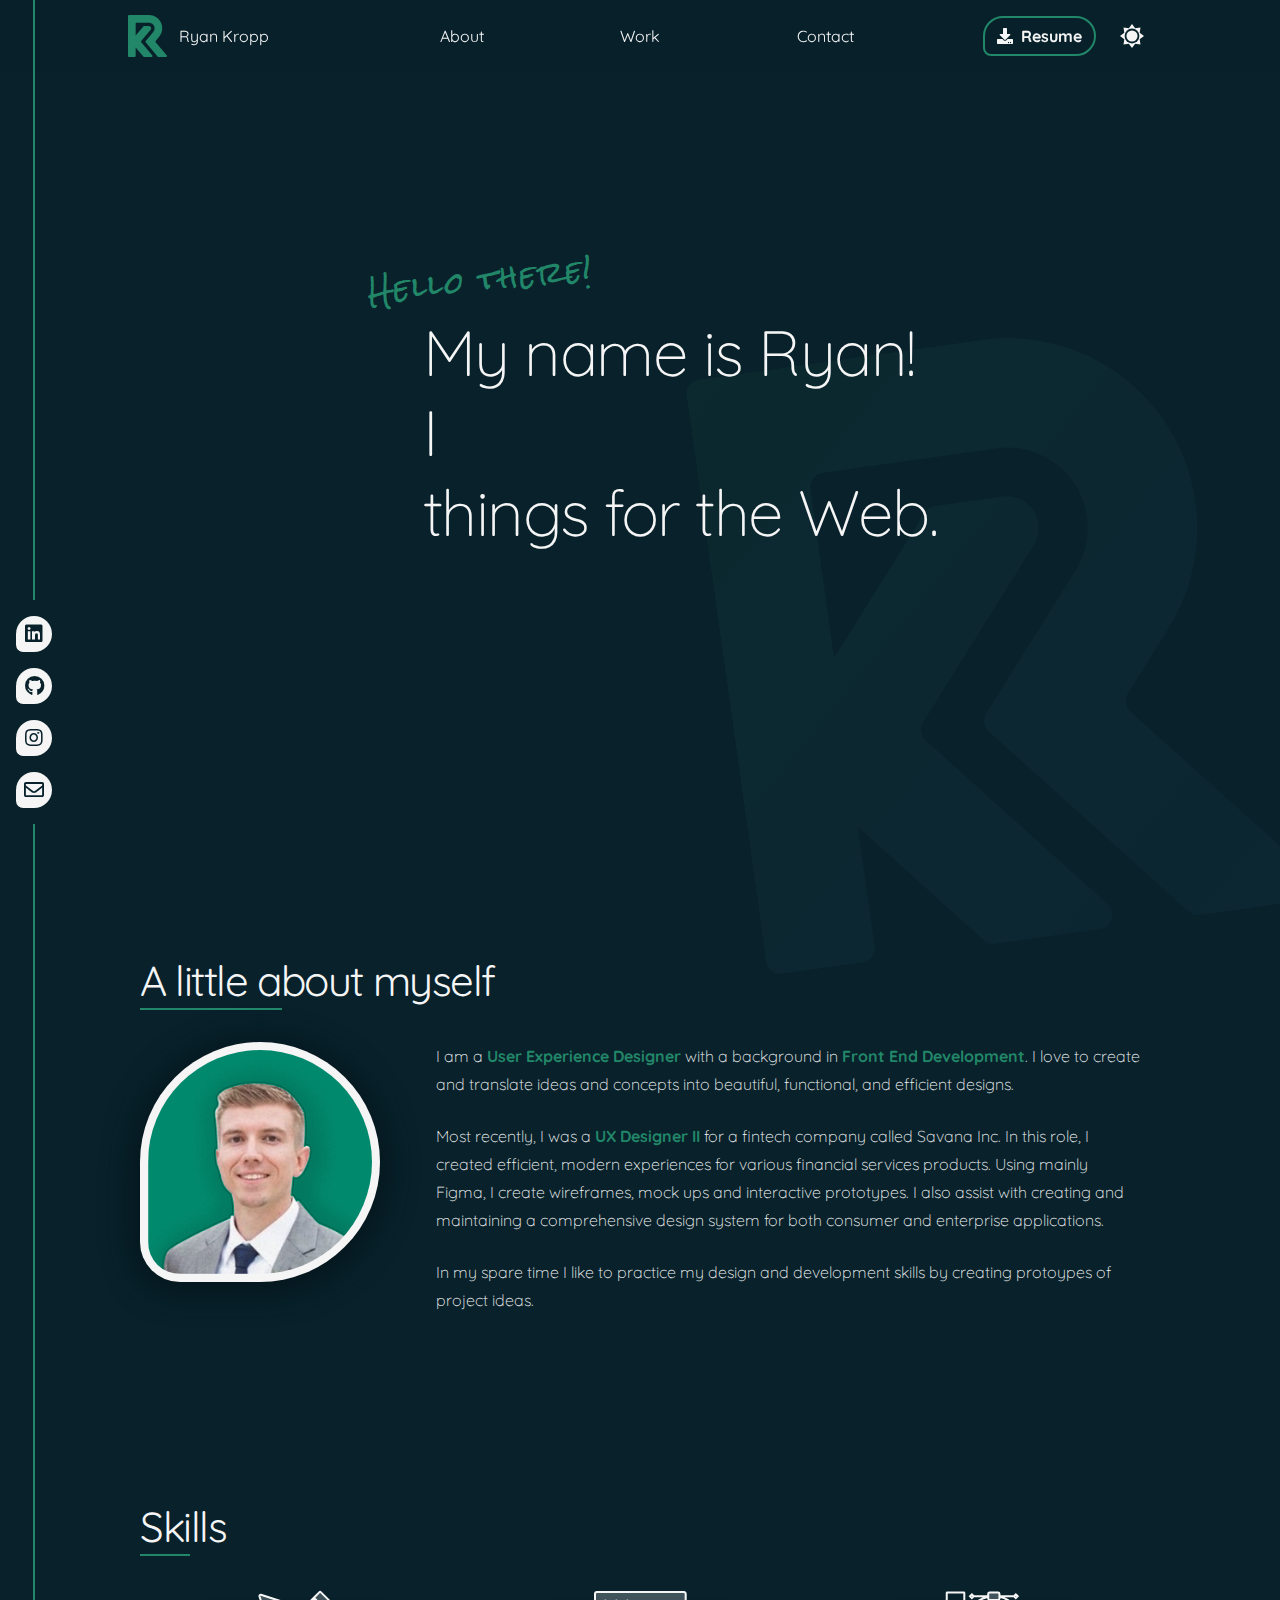
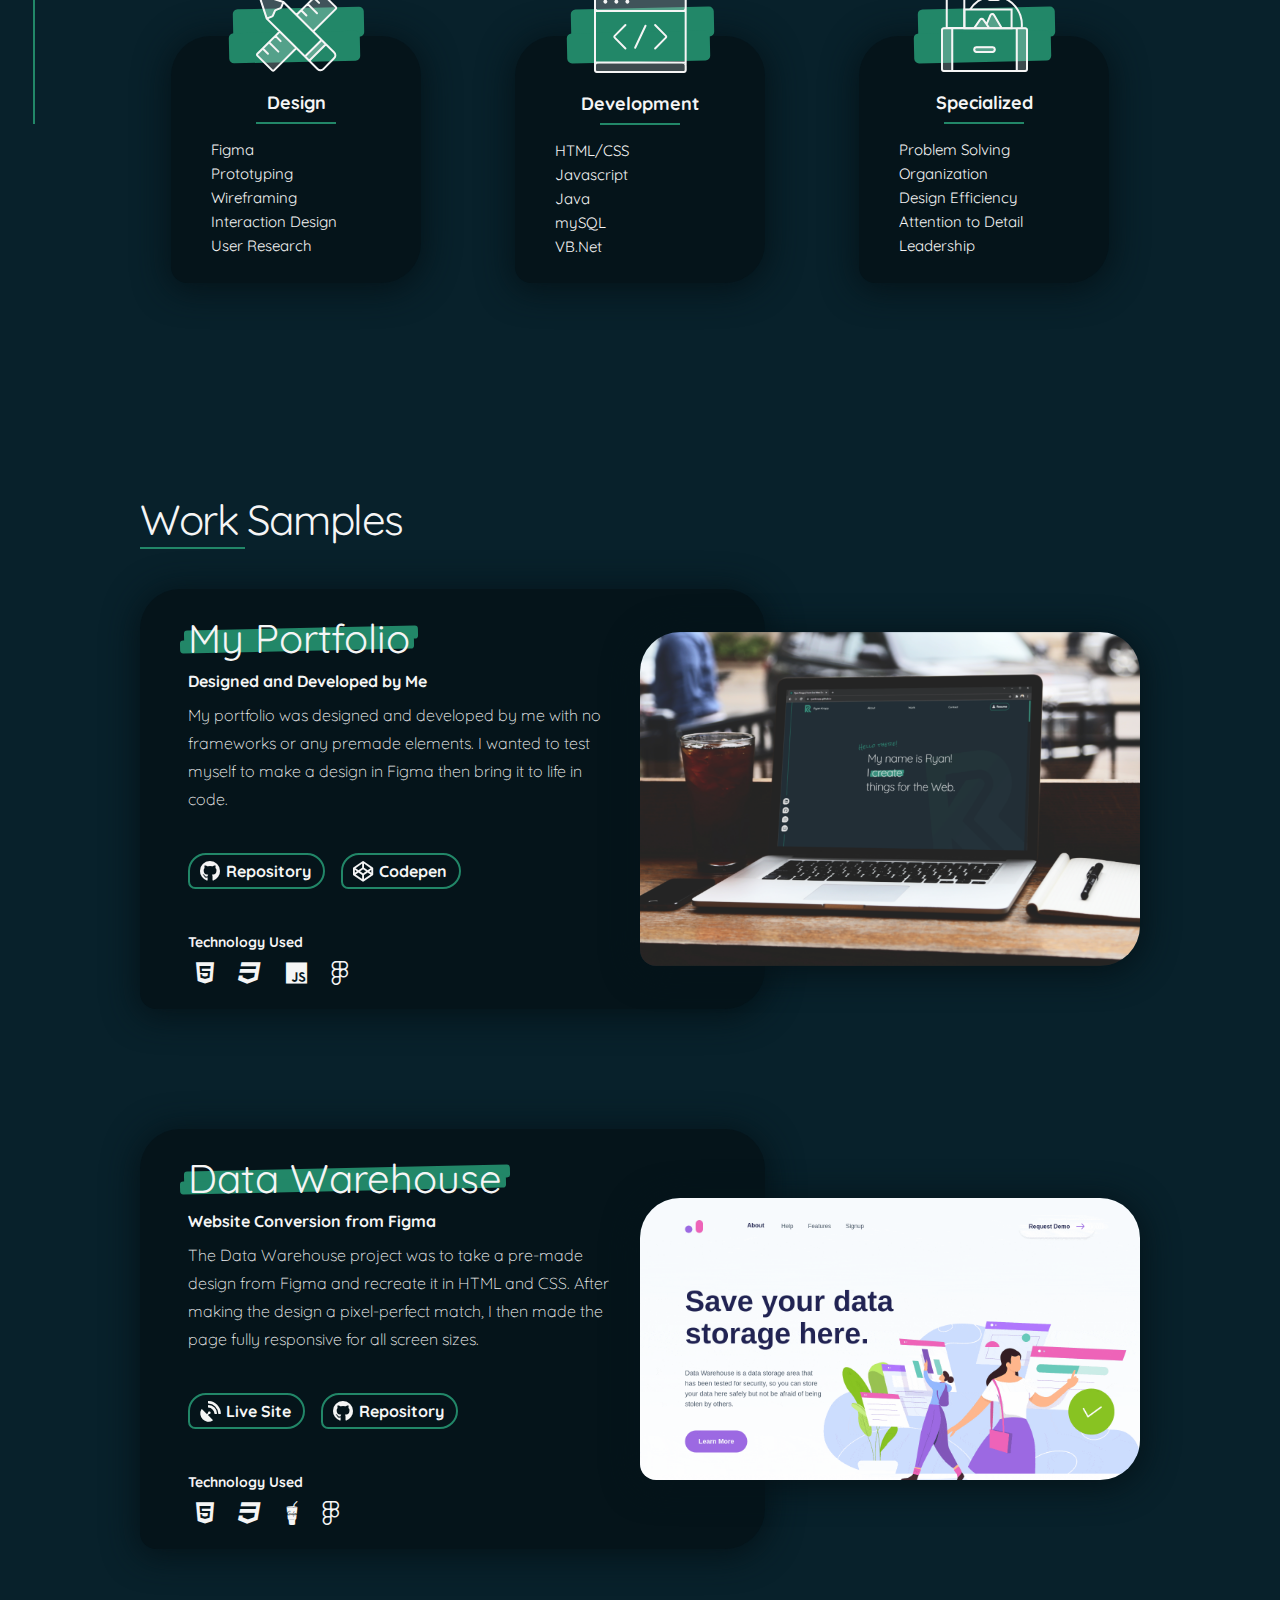
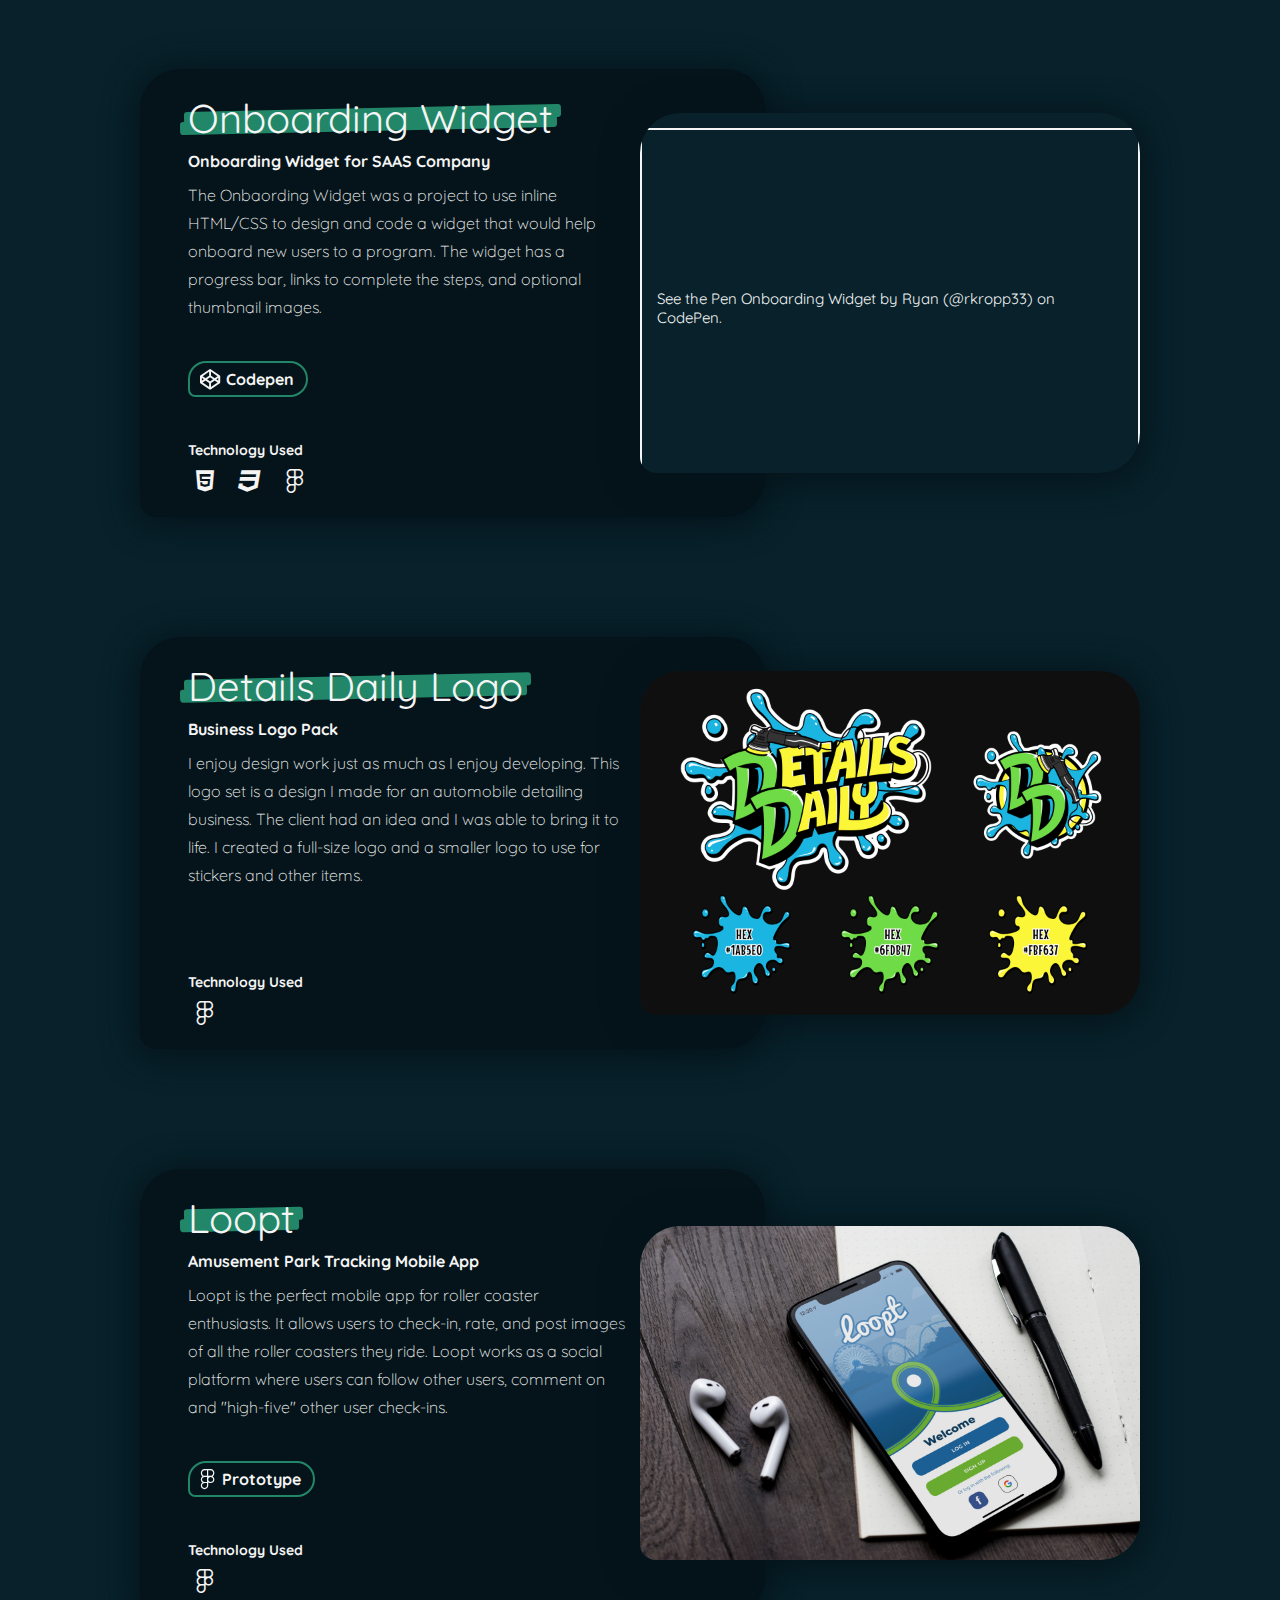
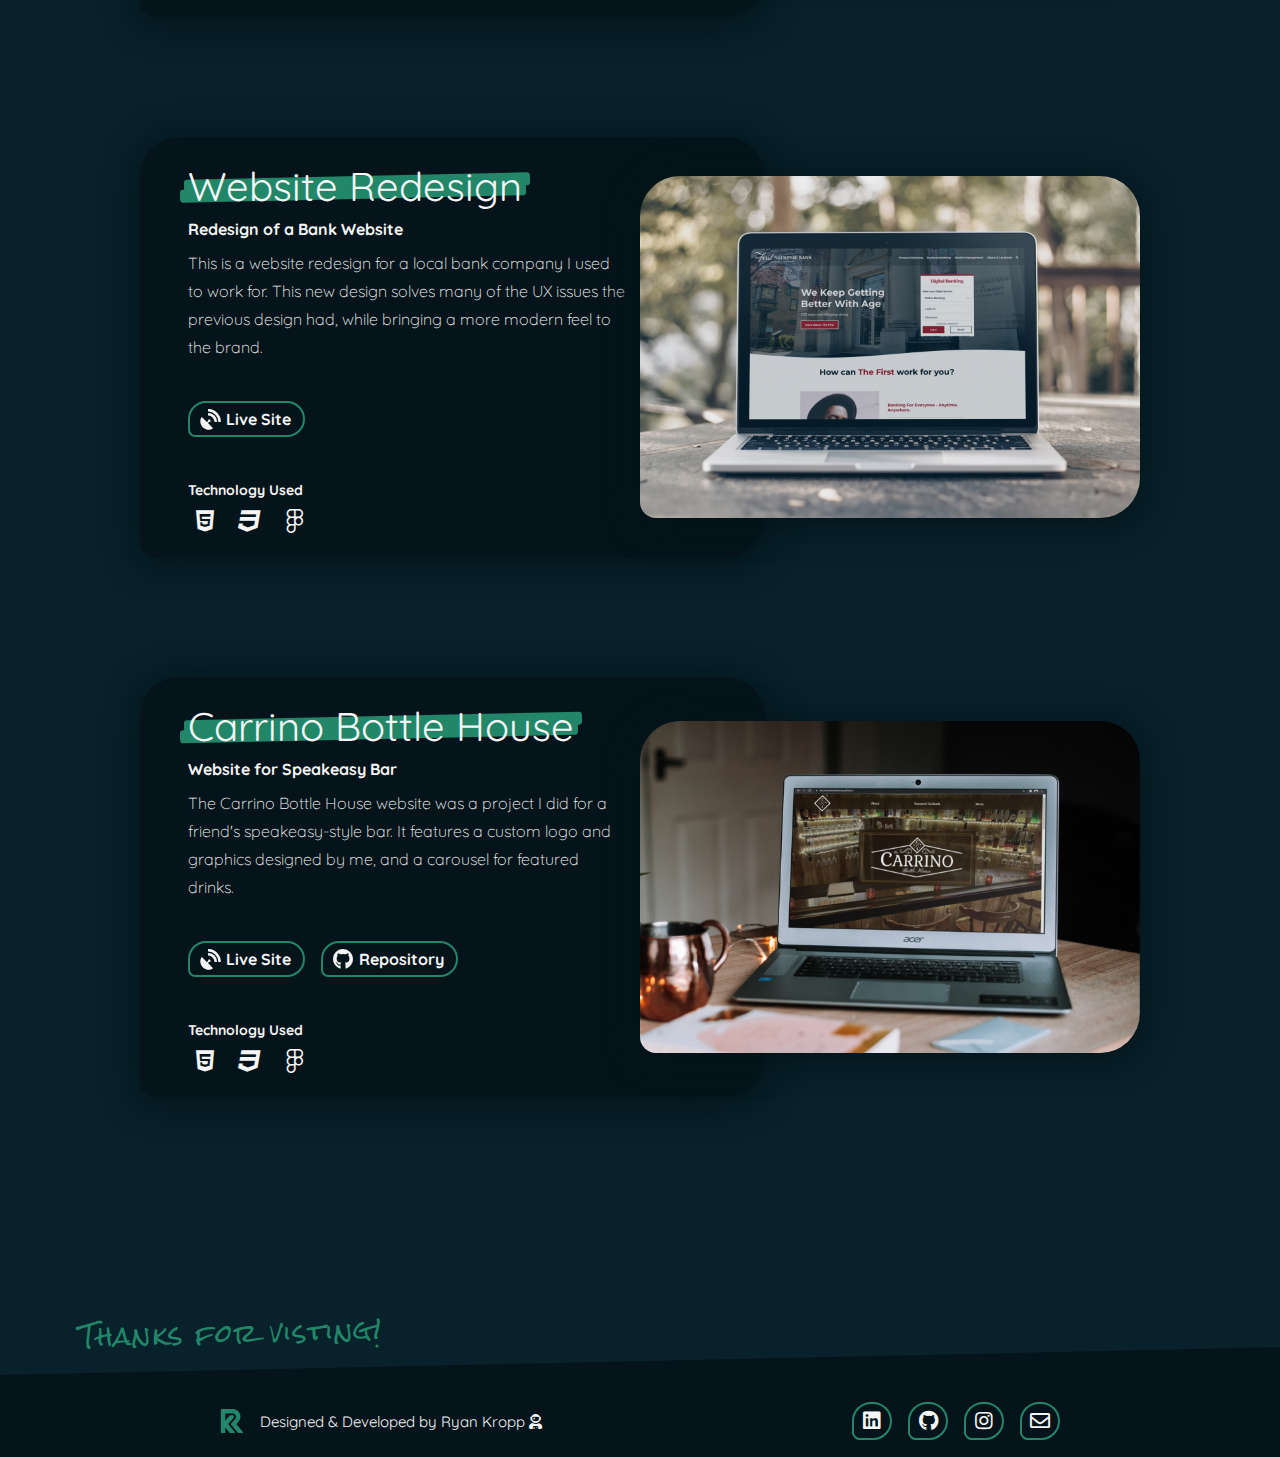
==== index.html @ 178662c4 "Update index.html" ====
<!DOCTYPE html>
<html lang="en">

<head>
    <meta charset="UTF-8" />
    <meta http-equiv="X-UA-Compatible" content="IE=edge" />
    <meta name="viewport" content="width=device-width, initial-scale=1.0" />
    <title>Ryan Kropp | UX Designer and Front-End Developer</title>
    <meta property="og:title" content="Ryan Kropp | UX Designer and Front-End Developer" />
    <meta property="og:image" content="https://ryankropp.github.io/images/rk-portfolio-laptop-mockup.png" />
    <link rel="apple-touch-icon" sizes="180x180" href="/apple-touch-icon.png">
    <link rel="icon" type="image/png" sizes="32x32" href="/favicon-32x32.png">
    <link rel="icon" type="image/png" sizes="16x16" href="/favicon-16x16.png">
    <link rel="manifest" href="/site.webmanifest">
    <link rel="mask-icon" href="/safari-pinned-tab.svg" color="#5bbad5">
    <meta name="msapplication-TileColor" content="#228768">
    <meta name="theme-color" content="var(--color-primary)">
    <!-- Fonts -->
    <link rel="preconnect" href="https://fonts.googleapis.com">
    <link rel="preconnect" href="https://fonts.gstatic.com" crossorigin>
    <link href="https://fonts.googleapis.com/css2?family=Quicksand:wght@300;400;500;600;700&family=Rock+Salt&display=swap" rel="stylesheet"> 
    <link href="https://use.fontawesome.com/releases/v5.15.0/css/all.css" rel="stylesheet">
    <!-- Stylesheet -->
    <link rel="stylesheet" href="./styles/style.css" />
</head>

<body class="theme--dark">
    <aside class="sidebar">
        <div class="accentline"></div>
        <div class="sidebar__menu">
            <a class="sidebar__menu-item" href="https://www.linkedin.com/in/rkropp/">
                <i class="fab fa-linkedin"></i>&ensp;LinkedIn&nbsp;
            </a>
            <a class="sidebar__menu-item" href="https://github.com/RyanKropp">
                <i class="fab fa-github"></i>&ensp;GitHub&nbsp;
            </a>
            <a class="sidebar__menu-item" href="https://instagram.com/rk.des.dev">
                <i class="fab fa-instagram"></i>&ensp;Instagram&nbsp;
            </a>
            <a class="sidebar__menu-item" href="mailto:rkropp33@gmail.com">
                <i class="far fa-envelope"></i>&ensp;E-Mail&nbsp;
            </a>
        </div>
        <div class="accentline"></div>
    </aside>
    
    <section class="hero" id="top">
        <div role="navigation" class="nav">
            <nav>
                <div class="navcontainer">
                    <a href="https://ryankropp.github.io/" class="logocontainer">
                        <div class="logo__img">
                                <svg viewBox="0 0 556 600" xmlns="http://www.w3.org/2000/svg">
                                    <path d="M350.895 128.289C384.866 156.795 389.297 207.444 360.792 241.416L252.732 370.203C248.17 375.639 248.17 383.566 252.732 389.002L425.378 594.762C428.156 598.072 432.256 599.984 436.577 599.985L541.347 600C553.769 600.002 560.535 585.493 552.551 575.978L395.666 389.002C391.104 383.566 391.104 375.639 395.666 370.203L444.669 311.8C512.045 231.502 501.572 111.787 421.277 44.4084C385.691 14.5477 342.365 -0.0222323 299.282 2.54625e-05L14.6222 0.00423644C6.54654 0.00435591 -1.76575e-06 6.55124 0 14.6272L0.000124774 585.302C0.00012654 593.377 6.54553 599.924 14.6205 599.925L94.8691 599.937C102.946 599.938 109.494 593.391 109.494 585.314L109.494 464.778L218.532 594.73C221.311 598.042 225.413 599.954 229.736 599.953L334.475 599.93C346.894 599.927 353.656 585.422 345.673 575.908L188.908 389.075C184.349 383.642 184.346 375.721 188.901 370.284L323.667 209.432C325.205 207.518 330.548 200.123 330.548 189.801C330.548 172.051 315.888 158.006 299.221 158.006H230.639C226.317 158.006 222.216 159.919 219.438 163.23L109.494 294.263L109.494 124.124C109.494 116.048 116.04 109.501 124.116 109.501L299.282 109.501C301.906 109.499 304.531 109.626 307.149 109.881C322.718 111.4 338.007 117.474 350.895 128.289Z"/>
                                </svg>
                        </div>
                        <div class="logo__text">
Ryan Kropp
                        </div>
                    </a>
                    <div class="navigation">
                        <ul class="navlist">
                            <li>
                                <a class="navlist__item" aria-label="Link to About"
                                    href="#about">About</a>
                            </li>
                            <li>
                                <a class="navlist__item" aria-label="Link to Work" href="#work">Work</a>
                            </li>
                            <li>
                                <a class="navlist__item" aria-label="Send Me and Email"
                                    href="mailto:rkropp33@gmail.com">Contact</a>
                            </li>
                            <li>
                                <a class="resume--btn" target="_blank" aria-label="Link to resume" href="/files/Ryan_Kropp_Resume_2024.pdf"><i class="fas fa-download"></i>&ensp;Resume</a>
                            </li>
                        </ul>
                    </div>
<div class="theme__toggle">
                    <button id="theme_toggle__btn" aria-label="Change to Dark Theme"></button>
                          <svg width="26" height="26" viewBox="0 0 26 26" xmlns="http://www.w3.org/2000/svg">
    <path class="svg__sun__rays" d="M13 0L9.55285 4.67785L3.80761 3.80761L4.67785 9.55285L0 13L4.67785 16.4471L3.80761 22.1924L9.55285 21.3221L13 26L16.4471 21.3221L22.1924 22.1924L21.3221 16.4471L26 13L21.3221 9.55285L22.1924 3.80761L16.4471 4.67785L13 0Z"/>
    <circle class="svg__moon" cx="13" cy="13" r="8"/>
    <circle class="svg__sun" cx="13" cy="13" r="6"/>
    </svg>
                  </div>
                    <div class="mobile">
                        <div id="mobile_menuToggle">
                            <input type="checkbox" />
                            <span></span>
                            <span></span>
                            <span></span>
                            <div class="mobile__menu">
                                <ul>
                                    <h2 class="mobile__menu__title marker">Menu</h2>
                                    <li>
                                        <a class="navlist__item" aria-label="Link to designs"
                                    href="#about">About</a>
                                    </li>
                                    <li>
                                        <a class="navlist__item" aria-label="Link to Work" href="#work">Work</a>
                                    </li>
                                    <li>
                                        <a class="navlist__item" aria-label="Send Me and Email"
                                    href="mailto:rkropp33@gmail.com">Contact</a>
                                    </li>
                                    <li>
                                        <a class="resume--btn" target="_blank" aria-label="Link to resume" href="/files/Ryan_Kropp_Resume_2024.pdf"><i class="fas fa-download"></i>&ensp;Resume</a>
                                    </li>
                                </ul>
                            </div>
                        </div>
                    </div>
                </div>
            </nav>
        </div>
        <div role="heading" class="hero__container">
            <h1 class="t-h1">
                My name is Ryan!<br />
                I
                <div class="animated__text__block">
                    <div class="text__animated" id="slide-up-out">
                    </div>
                </div>
                <br />
                things for the Web.
            </h1>
        </div>
    </section>

    <section class="section section--about" id="about">
        <h2 class="t-h3">A little about myself</h2>
        <div class="about__container">
            <img src="https://ryankropp.github.io/images/its-me.png" alt="Picture of Me!">
            <div class="about__copy">
                <p class="t-p about__copy">I am a <strong>User Experience Designer</strong> with a background in <strong>Front End Development</strong>. I love to create and translate ideas and concepts into beautiful, functional,
                    and efficient designs.</p>
                <p class="t-p about__copy">Most recently, I was a <strong>UX Designer II</strong> for a fintech company called Savana Inc. In this role, I created efficient, modern experiences for various financial services products. Using mainly Figma, I create wireframes, mock ups and interactive prototypes. I also assist with creating and maintaining a comprehensive design system for both consumer and enterprise applications.</p>
                <p class="t-p about__copy">In my spare time I like to practice my design and development skills by creating
                    protoypes of project ideas.</p>
            </div>
        </div>
    </section>
    <section class="section section--skills" id="skills">
        <h2 class="t-h3">Skills</h2>
        <div class="skills__container">
            <div class="skills__card">
                <div class="skills__card__icon marker">
                    <svg width="83" height="83" viewBox="0 0 83 83" fill="none" xmlns="http://www.w3.org/2000/svg">
                        <path fill-rule="evenodd" clip-rule="evenodd" d="M70.8542 54.2227L66.5972 49.9938L70.8733 54.2036L70.8542 54.2227Z" fill="#F5F5F5" fill-opacity="0.3"></path>
                        <path d="M80.8751 17.1297L66.0127 2.36512C65.5227 1.87829 64.7282 1.87829 64.2381 2.36512L58.8781 7.68993L52.6307 13.8962L46.1881 20.2964L41.4456 25.0077L58.0826 41.5352L80.8751 18.8927C81.3652 18.4058 81.3652 17.6166 80.8751 17.1297Z" fill="#F5F5F5" fill-opacity="0.24"></path>
                        <path d="M2.36753 65.5916L17.2299 80.3562C17.72 80.843 18.5145 80.843 19.0045 80.3562L41.4456 58.0628L24.8086 41.5352L20.4176 45.8974L13.975 52.2976L7.72761 58.5039L2.36753 63.8287C1.87749 64.3155 1.87749 65.1048 2.36753 65.5916Z" fill="#F5F5F5" fill-opacity="0.24"></path>
                        <path d="M4.43661 6.23908L11.7772 28.5895L17.2051 26.4054C17.5199 26.2787 17.7696 26.0307 17.8971 25.718L19.8962 20.815C20.0237 20.5023 20.2734 20.2542 20.5882 20.1276L25.5236 18.1416C25.8384 18.0149 26.0881 17.7669 26.2156 17.4542L28.4142 12.062L5.91574 4.76968C5.03541 4.59241 4.25816 5.36454 4.43661 6.23908Z" fill="#F5F5F5" fill-opacity="0.24"></path>
                        <path d="M49.9602 66.5213L54.2363 70.7693L70.8542 54.2227L66.5972 49.9938L49.9602 66.5213Z" fill="#F5F5F5" fill-opacity="0.3"></path>
                        <path d="M54.2363 70.7693L49.9602 66.5213M54.2363 70.7693L62.5211 78.9743M54.2363 70.7693L70.8542 54.2227M11.7772 28.5895L4.43661 6.23908C4.25816 5.36454 5.03541 4.59241 5.91574 4.76968L28.4142 12.062M11.7772 28.5895L17.2051 26.4054C17.5199 26.2787 17.7696 26.0307 17.8971 25.718L19.8962 20.815C20.0237 20.5023 20.2734 20.2542 20.5882 20.1276L25.5236 18.1416C25.8384 18.0149 26.0881 17.7669 26.2156 17.4542L28.4142 12.062M11.7772 28.5895L24.8086 41.5352M28.4142 12.062L41.4456 25.0077M70.8733 54.2418L70.8542 54.2227M52.6307 13.8962L62.0225 23.2263M52.6307 13.8962L46.1881 20.2964M52.6307 13.8962L58.8781 7.68993M13.975 52.2976L23.3669 61.6276M13.975 52.2976L20.4176 45.8974M13.975 52.2976L7.72761 58.5039M20.4176 45.8974L25.6502 51.0955M20.4176 45.8974L24.8086 41.5352M46.1881 20.2964L51.4207 25.4946M46.1881 20.2964L41.4456 25.0077M58.8781 7.68993L64.2381 2.36512C64.7282 1.87829 65.5227 1.87829 66.0127 2.36512L80.8751 17.1297C81.3652 17.6166 81.3652 18.4058 80.8751 18.8927L58.0826 41.5352M58.8781 7.68993L64.1107 12.8881M7.72761 58.5039L2.36753 63.8287C1.87749 64.3155 1.87749 65.1048 2.36753 65.5916L17.2299 80.3562C17.72 80.843 18.5145 80.843 19.0045 80.3562L41.4456 58.0628M7.72761 58.5039L12.9602 63.702M58.0826 41.5352L41.4456 25.0077M58.0826 41.5352L66.5972 49.9938M41.4456 58.0628L24.8086 41.5352M41.4456 58.0628L49.9602 66.5213M49.9602 66.5213L66.5972 49.9938M66.5972 49.9938L70.8733 54.2036M66.5972 49.9938L70.8542 54.2227M70.8733 54.2036L78.974 62.1788M70.8733 54.2036L70.8542 54.2227M78.974 62.1788C80.6475 63.8264 80.675 66.5167 79.0353 68.1981M78.974 62.1788L79.1631 62.365C80.7321 63.9096 80.7578 66.4318 79.2206 68.008L79.0353 68.1981M79.0353 68.1981L68.5781 78.9216M68.5781 78.9216C66.924 80.6179 64.2045 80.6416 62.5211 78.9743M68.5781 78.9216L68.3905 79.114C66.8397 80.7043 64.2902 80.7265 62.712 79.1634L62.5211 78.9743" stroke-width="2" stroke-linecap="round" stroke-linejoin="round"></path>
                    </svg>
                </div>
                <h4 class="skills__card__title">Design</h4>
                <ul class="skills__card__list">
                    <li class="skill">Figma</li>
                    <li class="skill">Prototyping</li>
                    <li class="skill">Wireframing</li>
                    <li class="skill">Interaction Design</li>
                    <li class="skill">User Research</li>
                </ul>
            </div>
            <div class="skills__card">
                <div class="skills__card__icon marker">
                    <svg width="95" height="84" viewBox="0 0 95 84" fill="none" xmlns="http://www.w3.org/2000/svg">
                        <path d="M92.6667 4C92.6667 2.89543 91.7712 2 90.6667 2H4C2.89543 2 2 2.89543 2 4V16.88C2 19.0891 3.79086 20.88 6 20.88H88.6667C90.8758 20.88 92.6667 19.0891 92.6667 16.88V4Z" fill="#F5F5F5" fill-opacity="0.24"></path>
                        <path d="M2 80C2 81.1046 2.89543 82 4 82H90.6667C91.7712 82 92.6667 81.1046 92.6667 80V76.6133C92.6667 74.4042 90.8758 72.6133 88.6667 72.6133H6C3.79086 72.6133 2 74.4042 2 76.6133V80Z" fill="#F5F5F5" fill-opacity="0.24"></path>
                        <path d="M13.0552 10.8985C13.4459 11.2846 13.4459 11.9154 13.0552 12.3015C12.671 12.6812 12.0528 12.6812 11.6686 12.3015C11.2779 11.9154 11.2779 11.2846 11.6686 10.8985C12.0528 10.5188 12.671 10.5188 13.0552 10.8985Z" fill="#F5F5F5"></path>
                        <path d="M24.0647 10.8985C24.4554 11.2846 24.4554 11.9154 24.0647 12.3015C23.6805 12.6812 23.0624 12.6812 22.6781 12.3015C22.2874 11.9154 22.2874 11.2846 22.6781 10.8985C23.0624 10.5188 23.6805 10.5188 24.0647 10.8985Z" fill="#F5F5F5"></path>
                        <path d="M35.0742 10.8985C35.4649 11.2846 35.4649 11.9154 35.0742 12.3015C34.69 12.6812 34.0719 12.6812 33.6877 12.3015C33.297 11.9154 33.297 11.2846 33.6877 10.8985C34.0719 10.5188 34.69 10.5188 35.0742 10.8985Z" fill="#F5F5F5"></path>
                        <path d="M2 20.88V4C2 2.89543 2.89543 2 4 2H90.6667C91.7712 2 92.6667 2.89543 92.6667 4V20.88M2 20.88H92.6667M2 20.88V72.6133M92.6667 20.88V72.6133M62.1094 35.0667L72.8628 45.8456C73.3632 46.3445 73.3632 47.1488 72.8628 47.6477L62.1094 58.4267M32.4384 35.0667L21.685 45.8456C21.1846 46.3445 21.1846 47.1488 21.685 47.6477L32.4384 58.4267M52.5143 35.7067L42.1524 57.7867M2 72.6133V80C2 81.1046 2.89543 82 4 82H90.6667C91.7712 82 92.6667 81.1046 92.6667 80V72.6133M2 72.6133H92.6667M33.6877 10.8985V10.8985C34.0719 10.5188 34.69 10.5188 35.0742 10.8985V10.8985C35.4649 11.2846 35.4649 11.9154 35.0742 12.3015V12.3015C34.69 12.6812 34.0719 12.6812 33.6877 12.3015V12.3015C33.297 11.9154 33.297 11.2846 33.6877 10.8985ZM22.6781 10.8985V10.8985C23.0624 10.5188 23.6805 10.5188 24.0647 10.8985V10.8985C24.4554 11.2846 24.4554 11.9154 24.0647 12.3015V12.3015C23.6805 12.6812 23.0624 12.6812 22.6781 12.3015V12.3015C22.2874 11.9154 22.2874 11.2846 22.6781 10.8985ZM11.6686 10.8985V10.8985C12.0528 10.5188 12.671 10.5188 13.0552 10.8985V10.8985C13.4459 11.2846 13.4459 11.9154 13.0552 12.3015V12.3015C12.671 12.6812 12.0528 12.6812 11.6686 12.3015V12.3015C11.2779 11.9154 11.2779 11.2846 11.6686 10.8985Z" stroke-width="2" stroke-linecap="round" stroke-linejoin="round"></path>
                    </svg>
                </div>
                <h4 class="skills__card__title">Development</h4>
                <ul class="skills__card__list">
                    <li class="skill">HTML/CSS</li>
                    <li class="skill">Javascript</li>
                    <li class="skill">Java</li>
                    <li class="skill">mySQL</li>
                    <li class="skill">VB.Net</li>
                </ul>
            </div>
            <div class="skills__card">
                <div class="skills__card__icon marker">
                    <svg width="89" height="83" viewBox="0 0 89 83" fill="none" xmlns="http://www.w3.org/2000/svg">
                        <path d="M48.2356 8.61904C48.2356 9.40802 48.8752 10.0476 49.6642 10.0476H58.0194C58.8083 10.0476 59.4479 9.40802 59.4479 8.61904V6.80982V6.23808V3.85713C59.4479 3.06815 58.8083 2.42856 58.0194 2.42856H49.6642C48.8752 2.42856 48.2356 3.06815 48.2356 3.85713V6.23808V6.80941V8.61904Z" fill="#F5F5F5" fill-opacity="0.24"></path>
                        <path d="M31.8843 4.33332L30.0156 6.23808L31.8843 8.14285L33.7531 6.23808L31.8843 4.33332Z" fill="#F5F5F5" fill-opacity="0.24"></path>
                        <path d="M77.6679 6.23808L75.7992 4.33332L73.9305 6.23808L75.7992 8.14285L77.6679 6.23808Z" fill="#F5F5F5" fill-opacity="0.24"></path>
                        <path d="M30.1251 19.5714C34.136 13.0997 40.6261 8.38355 48.2356 6.80941M81.7331 37.6667C81.8247 36.7269 81.8715 35.7738 81.8715 34.8095C81.8715 20.9873 72.242 9.45747 59.4479 6.80982M59.4479 6.23808V3.85713V3.85713C59.4479 3.06815 58.8083 2.42856 58.0194 2.42856H49.6642C48.8752 2.42856 48.2356 3.06815 48.2356 3.85713V3.85713V6.23808M59.4479 6.23808H73.9305M59.4479 6.23808V6.80982M48.2356 6.23808H33.7531M48.2356 6.23808V6.80941M33.7531 6.23808L31.8843 4.33332L30.0156 6.23808L31.8843 8.14285L33.7531 6.23808ZM73.9305 6.23808L75.7992 4.33332L77.6679 6.23808L75.7992 8.14285L73.9305 6.23808ZM48.2356 6.80941V8.61904V8.61904C48.2356 9.40802 48.8752 10.0476 49.6642 10.0476H58.0194C58.8083 10.0476 59.4479 9.40802 59.4479 8.61904V8.61904V6.80982" stroke-width="2"></path>
                        <path d="M34.2209 38.1429H49.1707L46.6144 34.2345L43.3544 29.5658C42.5532 28.4184 40.8516 28.4275 40.0627 29.5834L34.2209 38.1429Z" fill="#F5F5F5" fill-opacity="0.24"></path>
                        <path d="M61.7845 38.1429L53.9967 24.9129C53.1618 23.4946 51.0667 23.6355 50.4293 25.1529L46.6144 34.2345L49.1707 38.1429H61.7845Z" fill="#F5F5F5" fill-opacity="0.24"></path>
                        <path d="M61.7845 38.1429H71.5953V19.5714H24.4102V38.1429H34.2209M61.7845 38.1429L53.9967 24.9129C53.1618 23.4946 51.0667 23.6355 50.4293 25.1529L46.6144 34.2345M61.7845 38.1429H49.1707M49.1707 38.1429H34.2209M49.1707 38.1429L46.6144 34.2345M34.2209 38.1429L40.0627 29.5834C40.8516 28.4275 42.5532 28.4184 43.3544 29.5658L46.6144 34.2345" stroke-width="2"></path>
                        <path d="M2 40.0426V51.5547V72.0841V79.1003C2 80.1495 2.8305 81 3.85498 81H12.2651V59.0953V38.1429H3.85498C2.8305 38.1429 2 38.9934 2 40.0426Z" fill="#F5F5F5" fill-opacity="0.24"></path>
                        <path d="M34.2225 59.5715C34.2225 58.2565 35.2885 57.1905 36.6034 57.1905H52.3974C53.7124 57.1905 54.7784 58.2565 54.7784 59.5715C54.7784 60.8864 53.7124 61.9524 52.3974 61.9524H36.6034C35.2885 61.9524 34.2225 60.8864 34.2225 59.5715Z" fill="#F5F5F5" fill-opacity="0.24"></path>
                        <path d="M87 51.5547V40.0426C87 38.9934 86.1695 38.1429 85.145 38.1429H76.7358V59.5715V81H85.145C86.1695 81 87 80.1495 87 79.1003V72.0841V51.5547Z" fill="#F5F5F5" fill-opacity="0.24"></path>
                        <path d="M76.7358 38.1429H85.145C86.1695 38.1429 87 38.9934 87 40.0426V51.5547V72.0841V79.1003C87 80.1495 86.1695 81 85.145 81H76.7358M76.7358 38.1429H12.2651M76.7358 38.1429V59.5715V81M76.7358 81H12.2651M12.2651 38.1429H3.85498C2.8305 38.1429 2 38.9934 2 40.0426V51.5547V72.0841V79.1003C2 80.1495 2.8305 81 3.85498 81H12.2651M12.2651 38.1429V59.0953V81M36.6034 61.9524H52.3974C53.7124 61.9524 54.7784 60.8864 54.7784 59.5715V59.5715C54.7784 58.2565 53.7124 57.1905 52.3974 57.1905H36.6034C35.2885 57.1905 34.2225 58.2565 34.2225 59.5715V59.5715C34.2225 60.8864 35.2885 61.9524 36.6034 61.9524Z" stroke-width="2" stroke-linecap="round" stroke-linejoin="round"></path>
                        <path d="M6.7527 32.9632V24.8495V16.7357V8.86788L6.7527 2.90477V2.86872C6.7527 2.66509 6.91779 2.50001 7.12142 2.50001H23.9399C24.1435 2.50001 24.3086 2.66509 24.3086 2.86872V2.90477L24.3086 38.0714H6.7527V32.9632Z" stroke-width="2" stroke-linecap="round" stroke-linejoin="round"></path>
                    </svg>
                </div>
                <h4 class="skills__card__title">Specialized</h4>
                <ul class="skills__card__list">
                    <li class="skill">Problem Solving</li>
                    <li class="skill">Organization</li>
                    <li class="skill">Design Efficiency</li>
                    <li class="skill">Attention to Detail</li>
                    <li class="skill">Leadership</li>
                </ul>
            </div>
        </div>
    </section>
    <section class="section section--work" id="work">
        <h2 class="t-h3">Work Samples</h2>
        <div class="work__item">
            <div class="work__item__detail">
                <h3 class="work__item__title marker">My Portfolio</h3>
                <h4 class="work__item__subtitle">Designed and Developed by Me</h4>
                <div class="work__item__description">  
                    <p class="t-p">My portfolio was designed and developed by me with no frameworks or any premade elements. I wanted to test myself to make a design in Figma then bring it to life in code. 
                    </p>
                    <div class="work__item__links">
                        <a class="work__item__btn" href="https://github.com/RyanKropp/ryankropp.github.io"><i class="fab fa-github"></i>&ensp;Repository</a>
                        <a class="work__item__btn" href="https://codepen.io/rkropp33/pen/NWvPXGM"><i class="fab fa-codepen"></i>&ensp;Codepen</a>
                    </div>
                </div>
                <div class="work__item__tech">
                    Technology Used
                    <div class="work__item__tech--icon">
                        <i class="fab fa-html5"></i>
                        <i class="fab fa-css3"></i>
                        <i class="fab fa-js"></i>
                        <i class="fab fa-figma"></i>
                    </div>
                </div>
            </div>
            <div class="work__item__image"><img src="https://ryankropp.github.io/images/rk-portfolio-laptop-mockup.png" alt="Portfolio Screenshot">
            </div>
        </div>
        <div class="work__item">
            <div class="work__item__detail">
                <h3 class="work__item__title marker">Data Warehouse</h3>
                <h4 class="work__item__subtitle">Website Conversion from Figma</h4>
                <div class="work__item__description">  
                    <p class="t-p">The Data Warehouse project was to take a pre-made design from Figma and recreate it in HTML and CSS. After making the design a pixel-perfect match, I then made the page fully responsive for all screen sizes.
                    </p>
                    <div class="work__item__links">
                        <a class="work__item__btn" href="https://zen-carson-9e132b.netlify.app/"><i class="fas fa-satellite-dish"></i>&ensp;Live Site</a>
                        <a class="work__item__btn" href="https://github.com/RyanKropp/Data_Warehouse"><i class="fab fa-github"></i>&ensp;Repository</a>
                    </div>
                </div>
                <div class="work__item__tech">
                    Technology Used
                    <div class="work__item__tech--icon">
                        <i class="fab fa-html5"></i>
                        <i class="fab fa-css3"></i>
                        <i class="fab fa-gulp"></i>
                        <i class="fab fa-figma"></i>
                    </div>
                </div>
            </div>
            <div class="work__item__image"><img src="https://ryankropp.github.io/images/data-warehouse-page-scroll.gif" alt="Data Warehouse Screen Scroll">
            </div>
        </div>
        <div class="work__item">
            <div class="work__item__detail">
                <h3 class="work__item__title marker">Onboarding Widget</h3>
                <h4 class="work__item__subtitle">Onboarding Widget for SAAS Company</h4>
                <div class="work__item__description">  
                    <p class="t-p">The Onbaording Widget was a project to use inline HTML/CSS to design and code a widget that would help onboard new users to a program. The widget has a progress bar, links to complete the steps, and optional thumbnail images.
                    </p>
                    <div class="work__item__links">
                        <a class="work__item__btn" href="https://codepen.io/rkropp33/pen/QWgxJWY"><i class="fab fa-codepen"></i>&ensp;Codepen</a>
                    </div>
                </div>
                <div class="work__item__tech">
                    Technology Used
                    <div class="work__item__tech--icon">
                        <i class="fab fa-html5"></i>
                        <i class="fab fa-css3"></i>
                        <i class="fab fa-figma"></i>
                    </div>
                </div>
            </div>
            <div class="work__item__image">
                <p class="codepen" data-height="360" data-default-tab="result" data-slug-hash="QWgxJWY" data-user="rkropp33" style="height: 360px; box-sizing: border-box; display: flex; align-items: center; justify-content: center; border: 2px solid; margin: 1em 0; padding: 1em;">
                    <span>See the Pen <a href="https://codepen.io/rkropp33/pen/QWgxJWY">
                    Onboarding Widget</a> by Ryan (<a href="https://codepen.io/rkropp33">@rkropp33</a>)
                    on <a href="https://codepen.io">CodePen</a>.</span>
                  </p>
                  <script async src="https://cpwebassets.codepen.io/assets/embed/ei.js"></script>
            </div>
        </div>
        <div class="work__item">
            <div class="work__item__detail">
                <h3 class="work__item__title marker">Details Daily Logo</h3>
                <h4 class="work__item__subtitle">Business Logo Pack</h4>
                <div class="work__item__description">  
                    <p class="t-p">I enjoy design work just as much as I enjoy developing. This logo set is a design I made for an automobile detailing business. The client had an idea and I was able to bring it to life. I created a full-size logo and a smaller logo to use for stickers and other items.
                    </p>
                    <div class="work__item__links">
                    </div>
                </div>
                <div class="work__item__tech">
                    Technology Used
                    <div class="work__item__tech--icon"><i class="fab fa-figma"></i></div>
                </div>
            </div>
            <div class="work__item__image"><img src="https://ryankropp.github.io/images/details-daily-logo-set.png" alt="Details Daily Logo Pack"></div>
        </div>
        <div class="work__item">
            <div class="work__item__detail">
                <h3 class="work__item__title marker">Loopt</h3>
                <h4 class="work__item__subtitle">Amusement Park Tracking Mobile App</h4>
                <div class="work__item__description">  
                    <p class="t-p">Loopt is the perfect mobile app for roller coaster enthusiasts. It allows users to check-in, rate, and post images of all the roller coasters they ride. Loopt works as a social platform where users can follow other users, comment on and "high-five" other user check-ins.
                    </p>
                    <div class="work__item__links">
                        <a class="work__item__btn" href="https://www.figma.com/proto/lzxz3MKOGODuTC6W07mNDZ/Loopt-UI-Flow?node-id=0%3A1&scaling=scale-down&starting-point-node-id=2%3A264"><i class="fab fa-figma"></i>&ensp;Prototype</a>
                    </div>
                </div>
                <div class="work__item__tech">
                    Technology Used
                    <div class="work__item__tech--icon"><i class="fab fa-figma"></i></div>
                </div>
            </div>
            <div class="work__item__image"><img src="https://ryankropp.github.io/images/looptmockup.jpg" alt="Loopt Login Screen Mockup"></div>
        </div>
        <div class="work__item">
            <div class="work__item__detail">
                <h3 class="work__item__title marker">Website Redesign</h3>
                <h4 class="work__item__subtitle">Redesign of a Bank Website</h4>
                <div class="work__item__description">  
                    <p class="t-p">This is a website redesign for a local bank company I used to work for. This new design solves many of the UX issues the previous design had, while bringing a more modern feel to the brand. 
                    </p>
                    <div class="work__item__links">
                        <a class="work__item__btn" href="https://www.fnbn.com/"><i class="fas fa-satellite-dish"></i>&ensp;Live Site</a>
                    </div>
                </div>
                <div class="work__item__tech">
                    Technology Used
                    <div class="work__item__tech--icon">
                        <i class="fab fa-html5"></i>
                        <i class="fab fa-css3"></i>
                        <i class="fab fa-figma"></i>
                    </div>
                </div>
            </div>
            <div class="work__item__image"><img src="https://ryankropp.github.io/images/fnbnmockup.jpg" alt="Bank Website Redesign"></div>
        </div>
        <div class="work__item">
            <div class="work__item__detail">
                <h3 class="work__item__title marker">Carrino Bottle House</h3>
                <h4 class="work__item__subtitle">Website for Speakeasy Bar</h4>
                <div class="work__item__description">  
                    <p class="t-p">The Carrino Bottle House website was a project I did for a friend's speakeasy-style bar. It features a custom logo and graphics designed by me, and a carousel for featured drinks.
                    </p>
                    <div class="work__item__links">
                        <a class="work__item__btn" href="https://thecarrinobottlehouse.github.io/"><i class="fas fa-satellite-dish"></i>&ensp;Live Site</a>
                        <a class="work__item__btn" href="https://github.com/thecarrinobottlehouse/thecarrinobottlehouse.github.io"><i class="fab fa-github"></i>&ensp;Repository</a>
                    </div>
                </div>
                <div class="work__item__tech">
                    Technology Used
                    <div class="work__item__tech--icon">
                        <i class="fab fa-html5"></i>
                        <i class="fab fa-css3"></i>
                        <i class="fab fa-figma"></i>
                    </div>
                </div>
            </div>
            <div class="work__item__image"><img src="https://ryankropp.github.io/images/
tcbh-laptop-mockup.png" alt="The Carrino Bottle House Screenshot">
            </div>
        </div>
    </section>
    <footer class="section__footer">
        <div class="footer__container">
            <div class="footer__content"><div class="logo__img"> 
                    <svg viewBox="0 0 556 600" xmlns="http://www.w3.org/2000/svg">
                    <path d="M350.895 128.289C384.866 156.795 389.297 207.444 360.792 241.416L252.732 370.203C248.17 375.639 248.17 383.566 252.732 389.002L425.378 594.762C428.156 598.072 432.256 599.984 436.577 599.985L541.347 600C553.769 600.002 560.535 585.493 552.551 575.978L395.666 389.002C391.104 383.566 391.104 375.639 395.666 370.203L444.669 311.8C512.045 231.502 501.572 111.787 421.277 44.4084C385.691 14.5477 342.365 -0.0222323 299.282 2.54625e-05L14.6222 0.00423644C6.54654 0.00435591 -1.76575e-06 6.55124 0 14.6272L0.000124774 585.302C0.00012654 593.377 6.54553 599.924 14.6205 599.925L94.8691 599.937C102.946 599.938 109.494 593.391 109.494 585.314L109.494 464.778L218.532 594.73C221.311 598.042 225.413 599.954 229.736 599.953L334.475 599.93C346.894 599.927 353.656 585.422 345.673 575.908L188.908 389.075C184.349 383.642 184.346 375.721 188.901 370.284L323.667 209.432C325.205 207.518 330.548 200.123 330.548 189.801C330.548 172.051 315.888 158.006 299.221 158.006H230.639C226.317 158.006 222.216 159.919 219.438 163.23L109.494 294.263L109.494 124.124C109.494 116.048 116.04 109.501 124.116 109.501L299.282 109.501C301.906 109.499 304.531 109.626 307.149 109.881C322.718 111.4 338.007 117.474 350.895 128.289Z"/>
                  </svg>
                </div>
              <span>Designed & Developed by Ryan Kropp <i class="fas fa-user-astronaut"></i></div></span>
            <div class="footer__menu">
            <a class="footer__menu-item" href="https://www.linkedin.com/in/rkropp/">
                <i class="fab fa-linkedin"></i>
            </a>
            <a class="footer__menu-item" href="https://github.com/RyanKropp">
                <i class="fab fa-github"></i>
            </a>
            <a class="footer__menu-item" href="https://instagram.com/rk.des.dev">
                <i class="fab fa-instagram"></i>
            </a>
            <a class="footer__menu-item" href="mailto:rkropp33@gmail.com">
                <i class="far fa-envelope"></i>
            </a>
        </div>
                
        </div>
    </footer>
    <script src="https://ryankropp.github.io/js/theme-toggle.js"></script>
    <script src="https://ryankropp.github.io/js/hero-text.js"></script>
    
</body>

</html>
---- styles/style.css ----
/*===== General Styles =====*/
.theme--dark {
    --color-primary: rgb(8, 33, 43);
    --color-primary-dark: hsla(197, 69%, 6%, 1);
    --color-secondary: rgb(245, 245, 245);
    --color-secondary-dark: hsla(0, 0%, 88%, 1);
    --color-accent: rgb(34, 135, 104);
    --color-accent-dark: hsla(162, 60%, 24%, 1);
    --color-nav: rgba(8, 33, 43, 0.8);
    --color-shadow: rgba(5, 20, 25, 0.5);
    --font-family: "Quicksand", sans-serif;
    --weight-light: 300;
    --weight-regular: 400;
    --weight-medium: 500;
    --weight-bold: 700;
}

.theme--light {
    --color-secondary: rgb(8, 33, 43);
    --color-secondary-dark: hsla(197, 69%, 6%, 1);
    --color-primary: rgb(245, 245, 245);
    --color-primary-dark: hsla(0, 0%, 88%, 1);
    --color-accent: rgb(34, 135, 104);
    --color-accent-dark: hsla(162, 60%, 24%, 1);
    --color-nav: rgba(245, 245, 245, 0.8);
    --color-shadow: rgba(5, 20, 25, 0.5);
    --font-family: "Quicksand", sans-serif;
    --weight-light: 300;
    --weight-regular: 400;
    --weight-medium: 500;
    --weight-bold: 700;
}

*,
*::before,
*::after {
    box-sizing: inherit;
    -webkit-box-sizing: inherit;
}

*::selection {
    background-color: var(--color-accent-dark);
}

::-webkit-scrollbar {
    width: 1.6rem;
    height: 1.6rem;
}

::-webkit-scrollbar-track {
    background: var(--color-primary-dark);
}

::-webkit-scrollbar-thumb {
    background: var(--color-accent);
    border: 4px solid var(--color-primary-dark);
    border-radius: 50px;
}

::-webkit-scrollbar-thumb:hover {
    background: var(--color-accent-dark);
}

html,
body {
    height: 100%;
    width: 100%;
}

html {
    box-sizing: border-box;
    -webkit-box-sizing: border-box;
    font-size: 62.5%;
    scroll-behavior: smooth;
}

body {
    margin: 0;
    font-family: var(--font-family);
    font-size: 1.5rem;
    color: var(--color-secondary);
    background-color: var(--color-primary);
    overflow-x: hidden;
    position: relative;
}

img {
    max-width: 100%;
    max-height: 100%;
    display: block;
    object-fit: cover;
}

ul {
    list-style-type: none;
    padding: 0;
    margin: 0;
}

h1,
h2,
h3,
h4,
p {
    margin: 0;
}

a {
    color: var(--color-secondary);
    text-decoration: none;
}

.t-h1 {
    font-weight: var(--weight-light);
    line-height: 1.25;
    font-size: min(max(6.4rem), 8.8vw);
    letter-spacing: -1.5px;
    color: var(--color-secondary);
    position: relative;
}

.t-h1::before {
    content: "Hello there!";
    font-family: "Rock Salt", cursive;
    color: var(--color-accent);
    font-size: min(max(2.8rem), 4.2vw);
    position: absolute;
    top: -1.8em;
    left: -2em;
    letter-spacing: 0.16rem;
    transform: rotate(-6deg);
    z-index: -1;
}

.t-h2 {
    font-weight: var(--weight-bold);
    line-height: 1.25;
    font-size: min(max(5.6rem), 5vw);
    letter-spacing: -1.5px;
    color: var(--color-secondary);
}

.t-h3 {
    position: relative;
    width: max-content;
    font-weight: var(--weight-regular);
    line-height: 1;
    font-size: min(max(4.2rem), 6.4vw);
    letter-spacing: -1.43px;
    color: var(--color-secondary);
    margin-bottom: 4rem;
}

.t-h3::before {
    content: "";
    width: 40%;
    min-width: 50px;
    position: absolute;
    bottom: -0.8rem;
    left: 0rem;
    padding-bottom: 1rem;
    border-bottom: 2px solid var(--color-accent);
}

.t-h4 {
    font-weight: var(--weight-bold);
    line-height: 1.25;
    font-size: 2.2rem;
    letter-spacing: -0.75px;
    color: var(--color-secondary);
    margin-bottom: 1rem;
}

.t-p {
    color: var(--color-secondary);
    font-size: 1.6rem;
    font-weight: var(--weight-light);
    line-height: 2.8rem;
    margin-bottom: 1.5em;
}

.t-p strong {
    color: var(--color-accent);
    font-weight: var(--weight-bold);
}

/*===== Theme Toggle Styles =====*/
.theme__toggle {
    width: 4rem;
    height: 4rem;
    display: flex;
    align-items: center;
    justify-content: center;
    background-color: transparent;
    padding: 0.8rem;
    margin-left: 1.6rem;
    border-radius: 40px 40px 40px 16px;
    transition: background-color 300ms ease-in-out;
    position: relative;
}

/* @media and screen (max-width: 720px) {
    .theme__toggle {
        float: right;
    }
} */

#theme_toggle__btn {
    display: block;
    width: 4rem;
    height: 4rem;
    position: absolute;
    top: -2px;
    left: -4px;
    cursor: pointer;
    opacity: 0;
    z-index: 2;
}

.theme__toggle:hover,
.theme__toggle:active {
    background-color: var(--color-primary-dark);
}

.theme__toggle .svg__sun__rays,
.theme__toggle .svg__moon,
.theme__toggle .svg__sun {
    transition: fill 350ms ease-in-out,
      transform 350ms ease-in-out;
}

.svg__sun__rays {
    fill: #F5F5F5;
    transform-origin: center;
}

.theme--light .svg__sun__rays {
    fill: #E0E0E0;
    transform: scale(0.8) rotate(-72deg);
}

.svg__moon {
    fill: #08212B;
    transform-origin: center;
}

.theme--light .svg__moon {
    fill: #051419;
    transform: scale(1.25);
}

.svg__sun {
    fill: #F5F5F5;
    transform-origin: center;
}

.theme--light .svg__sun {
    fill: #F5F5F5;
    transform: scale(1.667) translate(-3px, -2px);
}

.theme--dark .theme__toggle:hover .svg__sun,
.theme--dark .theme__toggle:hover .svg__sun__rays {
   fill: #E0E0E0;
}

.theme--light .theme__toggle:hover .svg__sun {
   fill: #E0E0E0;
}

/*===== Sidebar Styles =====*/
.sidebar {
    width: 68px;
    height: 100vh;
    position: fixed;
    top: 0;
    left: 0;
    z-index: 5;
}

.sidebar__menu {
    height: max-content;
    position: relative;
    top: calc(100vh - 300px);
}

.sidebar__menu::before,
.sidebar__menu::after {
    content: "";
    background-color: var(--color-accent);
    width: 2px;
    height: 100vh;
    position: absolute;
    bottom: 100%;
    left: 0;
    right: 0;
    margin: 16px auto;
}

.sidebar__menu::after {
    bottom: 0;
    top: 100%;
}

.sidebar__menu-item {
    width: max-content;
    height: 36px;
    display: flex;
    align-items: center;
    padding: 8px;
    background-color: var(--color-secondary);
    border-radius: 40px 40px 40px 16px;
    color: var(--color-primary);
    font-weight: var(--weight-bold);
    margin: 16px;
    font-size: 0;
    transition: font-size 250ms ease-in-out;
}

.sidebar__menu-item:hover {
    cursor: pointer;
    font-size: 13px;
}

.sidebar__menu-item i {
    width: 20px;
    font-size: 20px;
    line-height: 106.61%;
    text-align: center;
}

@media screen and (max-width: 540px) {
    .sidebar {
       display: none;
    }
}

/*===== Navigation Styles =====*/
.nav {
    position: absolute;
    top: 0;
    display: block;
    width: 100%;
    height: 7.2rem;
    background-color: var(--color-nav);
    backdrop-filter: blur(1.6rem);
    position: fixed;
    z-index: 4;
}

nav a {
    color: var(--color-secondary);
    font-weight: var(--weight-regular);
    font-size: 1.6rem;
    text-decoration: none;
}

.navcontainer {
    display: flex;
    flex-direction: row;
    align-items: center;
    justify-content: space-between;
    width: 100%;
    max-width: 1200px;
    margin: 0 auto;
    height: 7.2rem;
}

@media screen and (max-width: 1350px) {
    .navcontainer {
        width: 80%;
    }
}

@media screen and (max-width: 720px) {   
    .navcontainer {
        width: 100%;
        padding-left: 7.2rem;
        padding-right: 2.4rem;
    }
}

@media screen and (max-width: 540px) {   
    .navcontainer {
        padding-left: 2.4rem;
    }
} 

.logocontainer {
    height: 5.6rem;
    width: 32%;
    float: left;
    white-space: nowrap;
}

@media screen and (max-width: 720px) {   
    .logocontainer {
        width: 80%;
    }
}

.logo__img {
    height: 4.2rem;
    vertical-align: middle;
    text-align: center;
    display: inline-block;
}

.logo__img svg {
    height: 4.2rem;
    fill: var(--color-accent);
}

.logo__text {
    line-height: 5.6rem;
    vertical-align: middle;
    text-align: center;
    display: inline-block;
    margin: 0 0.8rem;
}

.navigation {
    width: 70%;
}

.navlist {
    list-style-type: none;
    display: flex;
    flex-flow: row nowrap;
    align-items: center;
    justify-content: space-between;
    width: 100%;
}

.navlist__item {
    display: inline-block;
    position: relative;
    width: max-content;
}

.navlist__item::before,
.navlist__item::after {
    content: "";
    height: 20%;
    width: 90%;
    position: absolute;
    top: 35%;
    left: 0.4rem;
    background-color: var(--color-accent);
    border-radius: 0.08rem;
    z-index: -1;
    transform-origin: bottom left;
    transform: scaleX(0);
    transition: transform 300ms ease-out;
}

.navlist__item::after {
    top: 50%;
    left: 0.2rem;
}

.navlist__item:hover {
    cursor: pointer;
}

.navlist__item:hover::before,
.navlist__item:hover::after {
    transform: scaleX(1) rotate(-1.5deg);
    transition: transform 180ms ease;
}


li a {
    display: block;
    padding: 0.4rem 0.8rem;
    text-decoration: none;
}

.resume--btn {
    width: max-content;
    margin: 0 auto;
    border: 2px solid var(--color-accent);
    color: var(--color-secondary);
    padding: 0.8rem 1.2rem;
    background-color: transparent;
    border-radius: 40px 40px 40px 16px;
    transition: background-color 300ms ease-in-out;
    font-weight: var(--weight-bold);
}

.resume--btn:hover {
    background-color: var(--color-accent);
}

.resume--btn li a {
    font-weight: var(--weight-bold);
}

.mobile {
    display: none;
}

@media only screen and (max-width: 720px) {
    .navigation {
        display: none;
    }

    .mobile {
        position: relative;
        display: flex;
        justify-content: space-between;
        align-items: center;
        float: right;
    }
}

/*===== Hamburger Menu Styles =====*/
#mobile_menuToggle {
    display: block;
    width: 100%;
    position: relative;
    z-index: 1;
    user-select: none;
    margin-left: 1.6rem;
}

#mobile_menuToggle a {
    text-decoration: none;
    color: var(--color-secondary);
    transition: color 300ms ease;
}

#mobile_menuToggle a:active {
    color: var(--color-accent);
}

#mobile_menuToggle input {
    display: block;
    width: 3.2rem;
    height: 3.2rem;
    position: absolute;
    top: -8px;
    left: -4px;
    cursor: pointer;
    opacity: 0;
    z-index: 2;
}

#mobile_menuToggle span {
    display: block;
    width: 3.2rem;
    height: 0.4rem;
    margin-bottom: 0.5rem;
    position: relative;
    border-radius: 0.2rem;
    background-color: var(--color-secondary);
    z-index: 1;
    transform-origin: 4px 0px;
    transition: transform 300ms ease-in-out,
        opacity 400ms ease;
}

#mobile_menuToggle span:first-child {
    transform-origin: 0% 0%;
}

#mobile_menuToggle span:nth-last-child(2) {
    transform-origin: 0% 100%;
}

#mobile_menuToggle input:checked ~ span {
    opacity: 1;
    transform: rotate(45deg);
}

#mobile_menuToggle input:checked ~ span:nth-last-child(3) {
    opacity: 0;
    transform: rotate(0deg) scale(0.2, 0.2);
}

#mobile_menuToggle input:checked ~ span:nth-last-child(2) {
    transform: rotate(-45deg) translate(0px, 1px);
}

.mobile__menu {
    position: absolute;
    left: calc(-100vw + 55px);
    width: 102vw;
    height: 100vh;
    margin-top: 2.2rem;
    background-color: var(--color-primary-dark);
    border-top: 2px solid var(--color-accent);
    transform-origin: 0% 0%;
    transform: translate(110vw, 0%);
    transition: transform 300ms ease-in-out;
    overflow: hidden;
    z-index: 9;
}

.mobile__menu ul {
    text-align: center;
}

.mobile__menu__title {
    margin: 0 auto;
    background-color: var(--color-primary-dark);
    font-size: 4rem;
    font-weight: var(--weight-medium);
}

.mobile__menu li {
    display: block;
    margin: 4rem 0;
}

.mobile__menu a {
    text-decoration: none;
    font-size: 2.4rem;
}

#mobile_menuToggle input:checked ~ .mobile__menu {
    transform: translate(0, 0%);
    z-index: 9;
}

/*===== Main Styles =====*/
.hero {
    width: 100%;
    height: 96vh;
    display: flex;
    justify-content: center;
    margin: 0 auto;
    position: relative;
}

.hero::after {
    content: url(https://ryankropp.github.io/images/RKLogo-hero.svg);
    position: absolute;
    bottom: -8rem;
    right: 0;
    z-index: 0;
    filter: opacity(0.08);
    transform: rotate(-8deg);
}

.hero__container {
    width: 100%;
    max-width: 1000px;
    margin: 0 auto;
    padding-left: 8rem;
    display: flex;
    flex-direction: column;
    text-align: left;
    justify-content: center;
    align-items: center;
    z-index: 1;
}

@media screen and (max-width: 540px) {
    .hero__container {
       padding: 0 2.4rem;
    }
}

.animated__text__block {
    display: inline-block;
}

.text__animated {
    animation: text-rotate 2s ease-in-out infinite;
    position: relative;
}

.text__animated::before,
.text__animated::after {
    content: "";
    height: 25%;
    width: calc(100% + 1.25vw);
    position: absolute;
    top: 35%;
    left: -0.5vw;
    background-color: var(--color-accent);
    border-radius: 0.06em;
    transform: rotate(-1.5deg);
    z-index: -1;
}

.text__animated::after {
    top: 55%;
    left: -0.75vw;
}

@keyframes text-rotate {
    0% {
        opacity: 0;
        transform: translateY(4rem);
    }
    15% {
        opacity: 0;
        transform: translateY(4rem);
    }
    35% {
        opacity: 1;
        transform: translateY(0);
    }
    75% {
        opacity: 1;
        transform: translateY(0);
    }
    90% {
        opacity: 1;
        transform: translateX(-0.5rem);
    }
    100% {
        opacity: 0;
        transform: translateX(4em);
    }
}

/*===== Section Styles =====*/
.section {
    width: 100%;
    max-width: 1160px;
    margin: 9.6rem auto;
    padding: 0 8rem;
    padding-bottom: 7.2rem;
}

@media screen and (max-width: 540px) {   
    .section {
        padding: 0 2.4rem;
    }
}

/*===== About Section Styles =====*/
.about__container {
    width: 100%;
    margin: 0 auto;
    display: flex;
    flex-direction: row;
    justify-content: space-between;
    gap: 5.6rem;
}

.about__container img {
    max-height: 24rem;
    max-width: 24rem;
    aspect-ratio: 1;
    padding: 0.8rem;
    background-color: var(--color-secondary);
    border-radius: 50% 50% 50% 40px;
    box-shadow: 0px 4px 32px 4px var(--color-primary-dark);
    object-fit: cover;
    object-position: 50% 0%;
}

@media screen and (max-width: 768px) {
    .about__container {
       flex-direction: column;
    }
  
    .about__container img {
       width: 80%;
       margin: 0 auto;
    }
}

/*===== Skills Section Styles =====*/
.skills__container {
    width: 100%;
    margin: 0 auto;
    display: flex;
    flex-direction: row;
    flex-wrap: wrap;
    gap: 3.2rem;
    justify-content: space-between;
}

.skills__card {
    margin-top: 5.6rem;
    width: 25%;
    min-width: 21.2rem;
    margin: 4.8rem auto;
    border-radius: 40px 40px 40px 16px;
    background-color: var(--color-primary-dark);
    box-shadow: 0px 4px 32px 4px var(--color-primary-dark);
    z-index: 0;
    transform: scale(1);
    transition: transform 500ms ease-in-out;
}

.skills__card:hover {
    transform: scale(1.04);
}

.skills__card__icon {
    width: 65%;
    padding: 1.8rem;
    font-size: 6rem;
    display: flex;
    justify-content: center;
    position: relative;
    margin: 0 auto;
    margin-top: -6.4rem;
    z-index: 1;
}

.skills__card__icon svg {
    stroke: var(--color-secondary);
}

.skills__card__icon:hover svg {
    animation: icon-jump 750ms ease-in-out;
}

@keyframes icon-jump {
    20% {
        transform: translateY(0.8rem)
        rotate(-2deg);
    }

    45% {
        transform: translateY(-2rem)
    }

    80% {
        transform: translateY(0.8rem)
        rotate(364deg);
    }

    100% {
        transform: translateY(0rem)
        rotate(360deg);
    }
  }

.skills__card__title {
    font-size: 1.8rem;
    font-weight: var(--weight-bold);
    display: flex;
    justify-content: center;
    position: relative;
}

.skills__card__title::before {
    content: '';
    width: 32%;
    height: 2px;
    background-color: var(--color-accent);
    position: absolute;
    bottom: -1rem;
}

.skills__card__list {
    padding: 2.4rem 4rem;
    line-height: 1.6;
}

/*===== Work Section Styles =====*/
.work__item {
    display: grid;
    grid-template-columns: repeat(8, 1fr);
    grid-template-rows: repeat(1, 1fr);
    width: 100%;
    margin: 4.8rem auto;
    padding-bottom: 7.2rem;
}

.work__item__detail {
    grid-column: 1 / 6;
    grid-row: 1 / 2;
    min-height: 40rem;
    padding: 4.8rem;
    padding-right: 14rem;
    border-radius: 40px 40px 40px 16px;
    background-color: var(--color-primary-dark);
    box-shadow: 0px 4px 32px 4px var(--color-primary-dark);
    position: relative;
    z-index: 0;
}

.work__item__title {
    font-size: min(max(4rem), 7.2vw);
    font-weight: var(--weight-regular);
    margin-top: -2.4rem;
}

.work__item__subtitle {
    font-size: min(max(1.6rem), 4vw);
    padding-top: 0.8rem;
}

.work__item__description {
    margin-top: 1rem;
    padding-bottom: 5.6rem;
}

.work__item__links {
    display: flex;
    flex-direction: row;
    flex-wrap: wrap;
    align-items: center;
    gap: 1.6rem;
    padding: 1.6rem 0;
}

.work__item__btn {
    width: max-content;
    height: 36px;
    padding: 8px;
    background-color: transparent;
    color: var(--color-secondary);
    padding: 0.6rem 1.2rem;
    font-size: 1.6rem;
    font-weight: var(--weight-bold);
    border: 2px solid var(--color-accent);
    border-radius: 40px 40px 40px 16px;
    transition: background-color 300ms ease-in-out;
}

.work__item__btn:hover {
    background-color: var(--color-accent);
}

.work__item__btn i {
    transform: scale(1.28);
}

.work__item__tech {
    position: absolute;
    bottom: 1.6rem;
    font-size: 1.4rem;
    line-height: 1.5;
    font-weight: 700;
}

.work__item__tech--icon {
    width: max-content;
    max-width: 100%;
    padding: 0.8rem;
    display: flex;
    gap: 2.4rem;
    font-size: 2.4rem;
    font-weight: light;
}

.work__item__image {
    position: relative;
    grid-column: 5 / 9;
    grid-row: 1 / 2;
    max-height: 36rem;
    width: 100%;
    background-color: var(--color-primary);
    align-self: center;
    border-radius: 40px 40px 40px 16px;
    box-shadow: 0px 4px 32px 4px var(--color-primary-dark);
    overflow: hidden;
    z-index: 1;
}

.work__item__image img {
    object-fit: cover;
}

@media screen and (max-width: 980px) {
    .work__item {
        grid-template-columns: repeat(16, 1fr);
    }
  
    .work__item__detail {
        grid-column: 1 / 17;
        grid-row: 2 / 2;
        padding-top: 8.8rem;
        padding-right: 4.8rem;
    }
  
    .work__item__image {
        grid-column: 2 / -2;
        grid-row: 1 / 2;
        margin-bottom: -3.2rem;
    }
}

@media screen and (max-width: 480px) {
    .work__item__detail {
        padding-left: 2rem;
        padding-right: 2rem;
    }
}

/*===== Marker Effect Styles =====*/
.marker {
    position: relative;
    width: max-content;
    max-width: 100%;
    z-index: 1;
}

.marker::before,
.marker::after {
    content: "";
    height: 25%;
    width: calc(100% + 1.2rem);
    position: absolute;
    top: 30%;
    left: -0.4rem;
    background-color: var(--color-accent);
    border-radius: 0.08em;
    transform: rotate(-1.25deg);
    z-index: -1;
}
  
.marker::after {
    top: 50%;
    left: -0.8rem;
}

/*===== Footer Section Styles =====*/
.section__footer {
    width: 100%;
    background-color: var(--color-primary-dark);
    position: relative;
}

.section__footer::before {
    content: "Thanks for visting!";
    font-family: "Rock Salt", cursive;
    color: var(--color-accent);
    font-size: min(max(2.4rem), 4vw);
    width: max-content;
    position: absolute;
    top: -8rem;
    left: 8rem;
    letter-spacing: 0.16rem;
    transform: rotate(-1.25deg);
}

.section__footer::after {
    content: '';  
    width: 101%;
    height: 6rem;
    background-color: var(--color-primary-dark);
    transform: rotate(-1.25deg);
    position: absolute;
    top: -2.4rem;
    left: 0;
    z-index: -1;
}

.footer__container {
    width: 100%;
    max-width: 1000px;
    padding: 0.8rem 8rem;
    margin: 0 auto;
    background-color: var(--color-primary-dark);
    display: flex;
    flex-direction: row;
    flex-wrap: wrap-reverse;
    align-items: center;
    justify-content: space-between;
}

.footer__container svg {
    width: 2.4rem;  
    height: 2.4rem;
}

.footer__container .logo__img {
    height: 2.4rem;
}

.footer__content {
    display: flex;
    align-items: center;
    justify-content: center;
    gap: 1.6rem;
    padding-right: 1.6rem;
    margin: 1.6rem 0;
}

.footer__menu {
    display: flex;
    flex-direction: row;
    gap: 1.6rem;
}

.footer__menu-item {
    width: max-content;
    height: 38px;
    display: flex;
    align-items: center;
    padding: 8px;
    border: 2px solid var(--color-accent);
    background-color: transparent;
    border-radius: 40px 40px 40px 16px;
    transition: background-color 300ms ease-in-out;
    color: var(--color-secondary);
    font-weight: var(--weight-bold);
}

.footer__menu-item:hover {
    background-color: var(--color-accent);
}

.footer__menu-item i {
    width: 2rem;
    font-size: 2rem;
    line-height: 106.61%;
    text-align: center;
}

@media screen and (max-width: 540px) {
    .footer__container {
        padding: 0.8rem 2.4rem;
        justify-content: center;
        gap: 2.4rem;
    }
  
    .footer__menu {
        width: 80%;
        max-width: 32rem;
        gap: auto;
        justify-content: space-between;
    }
}
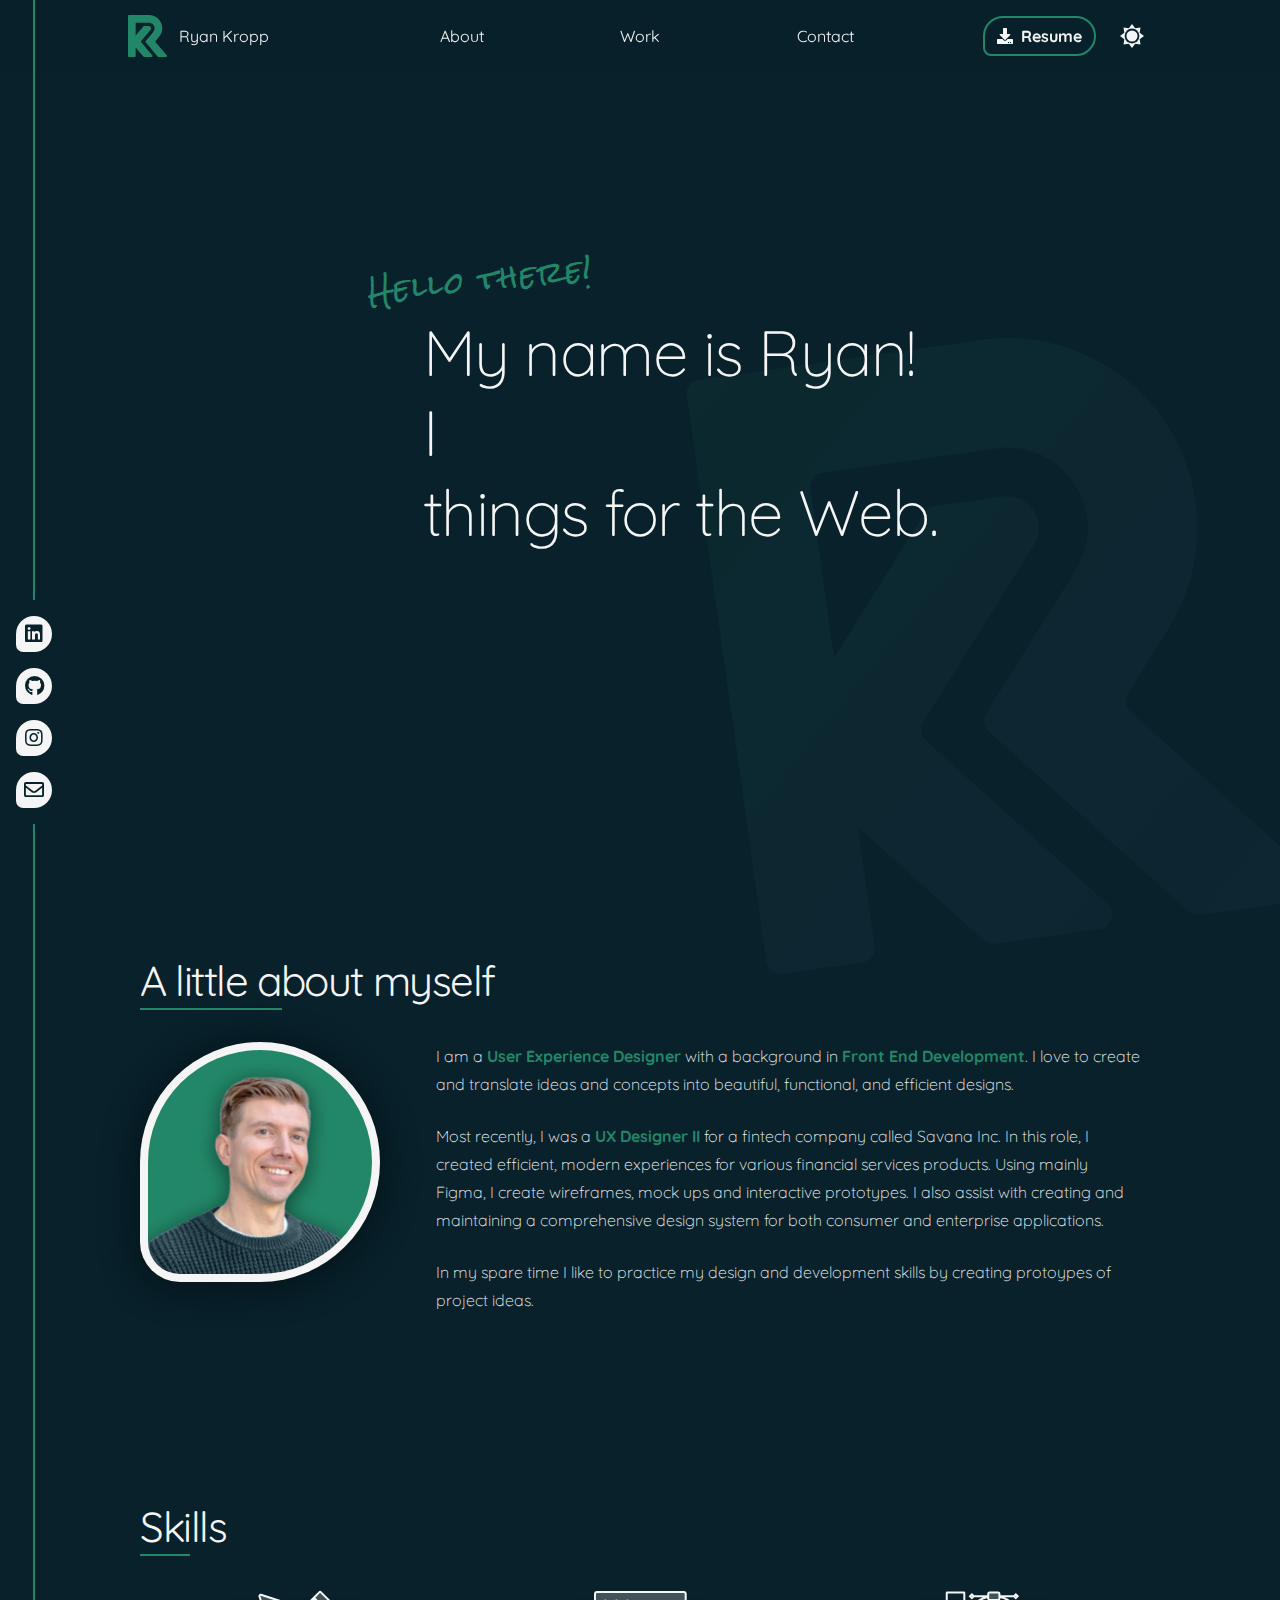
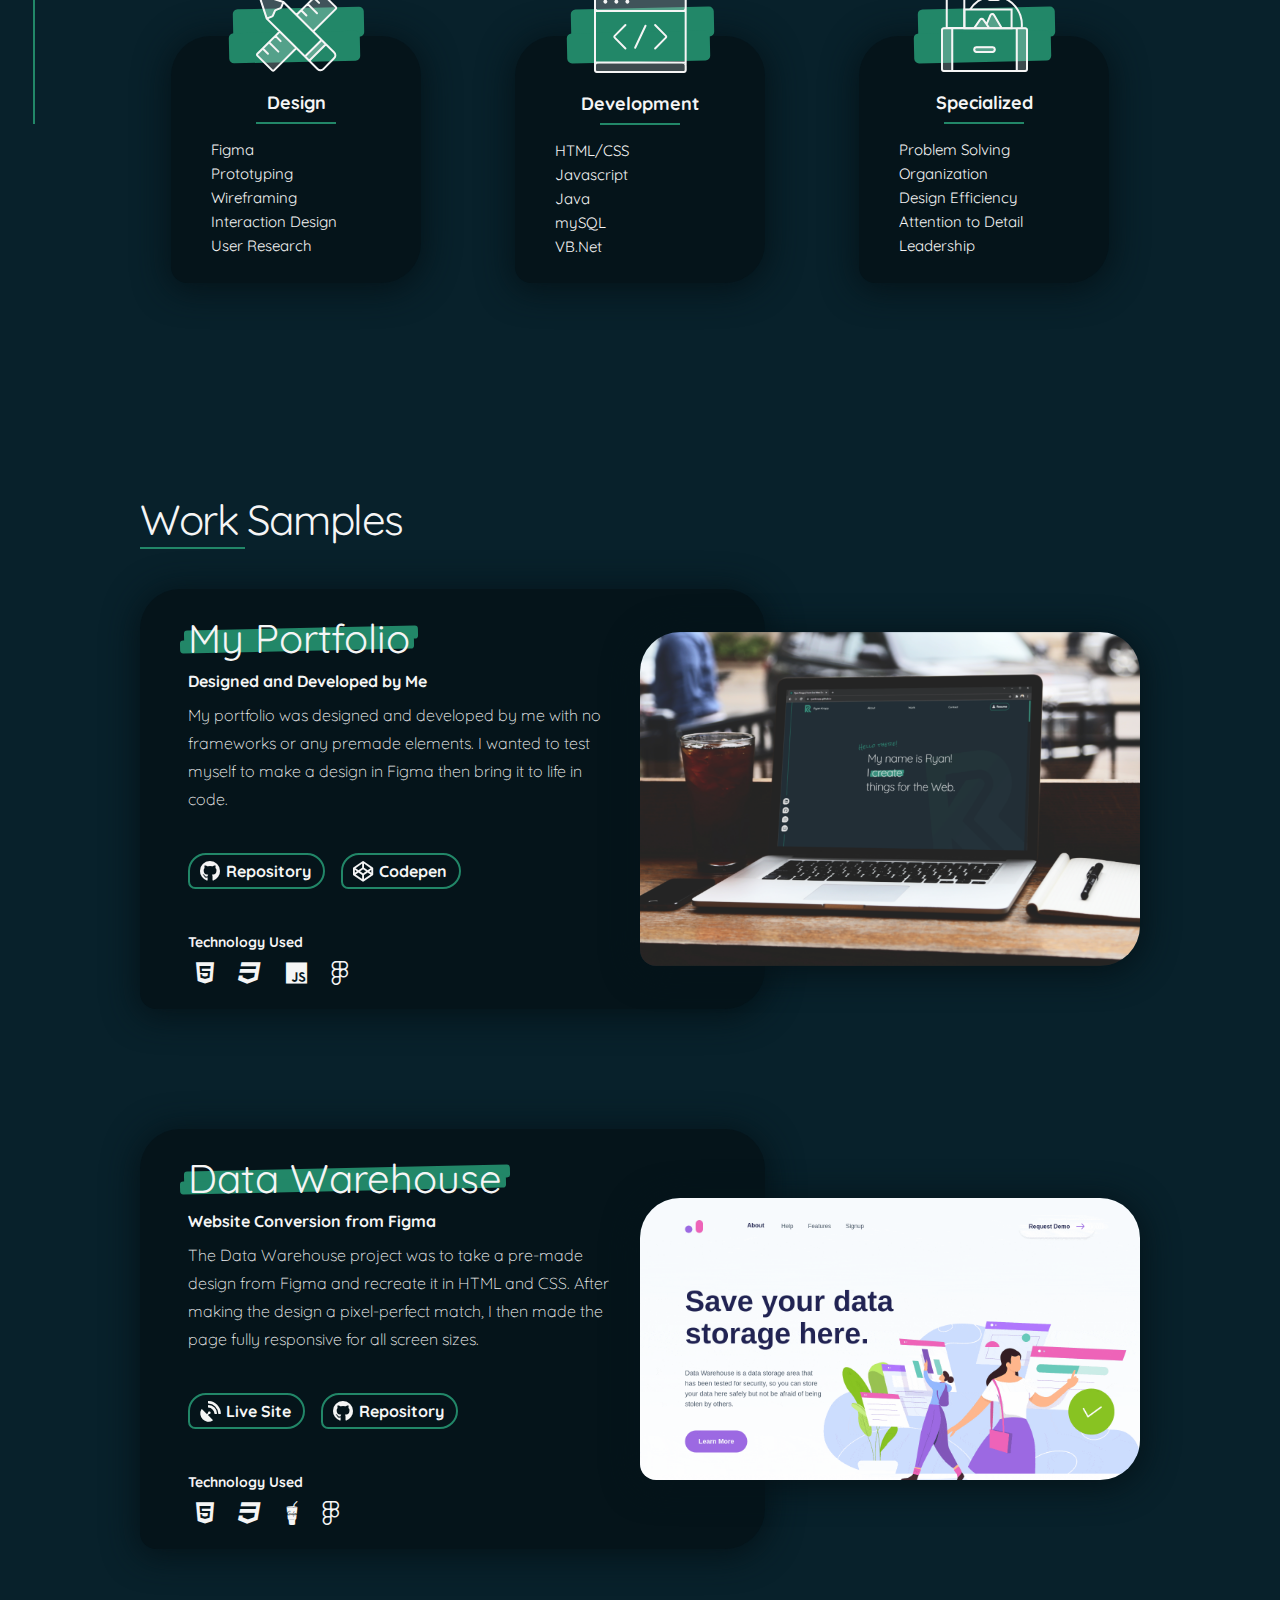
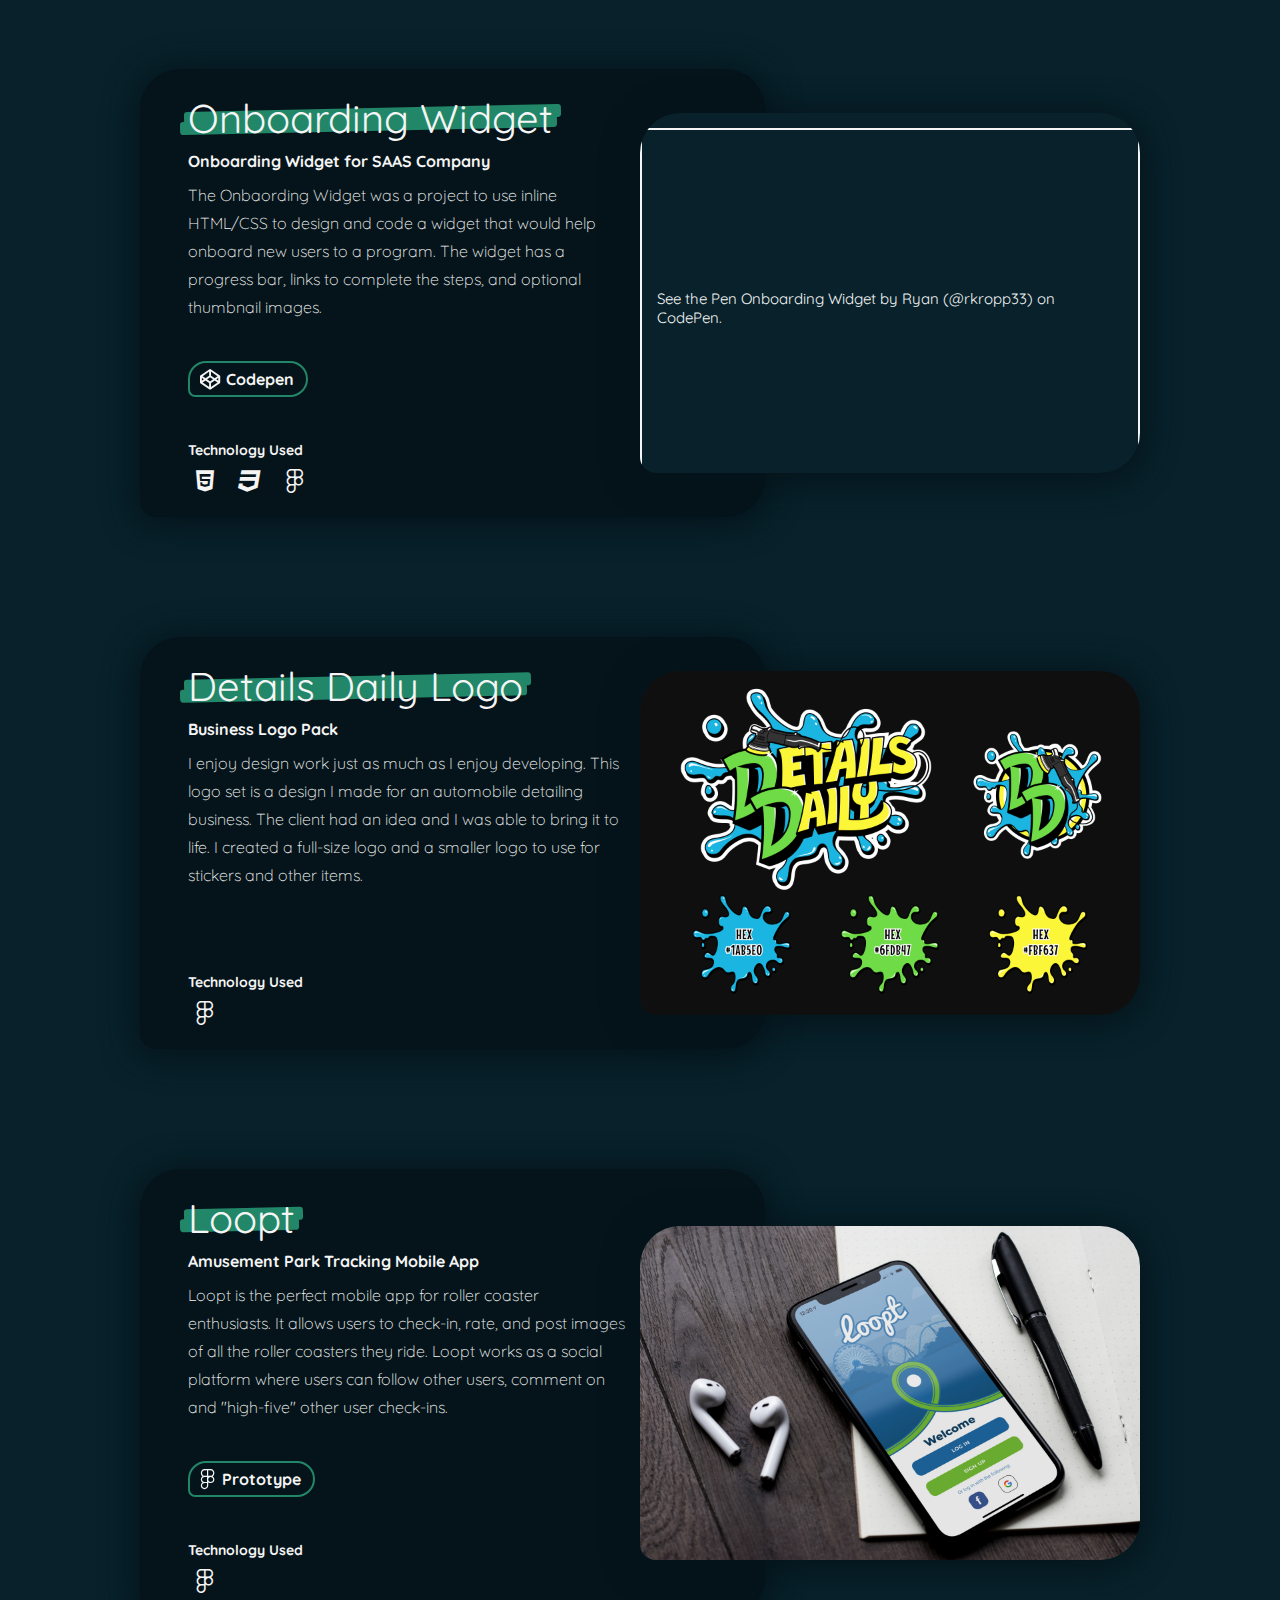
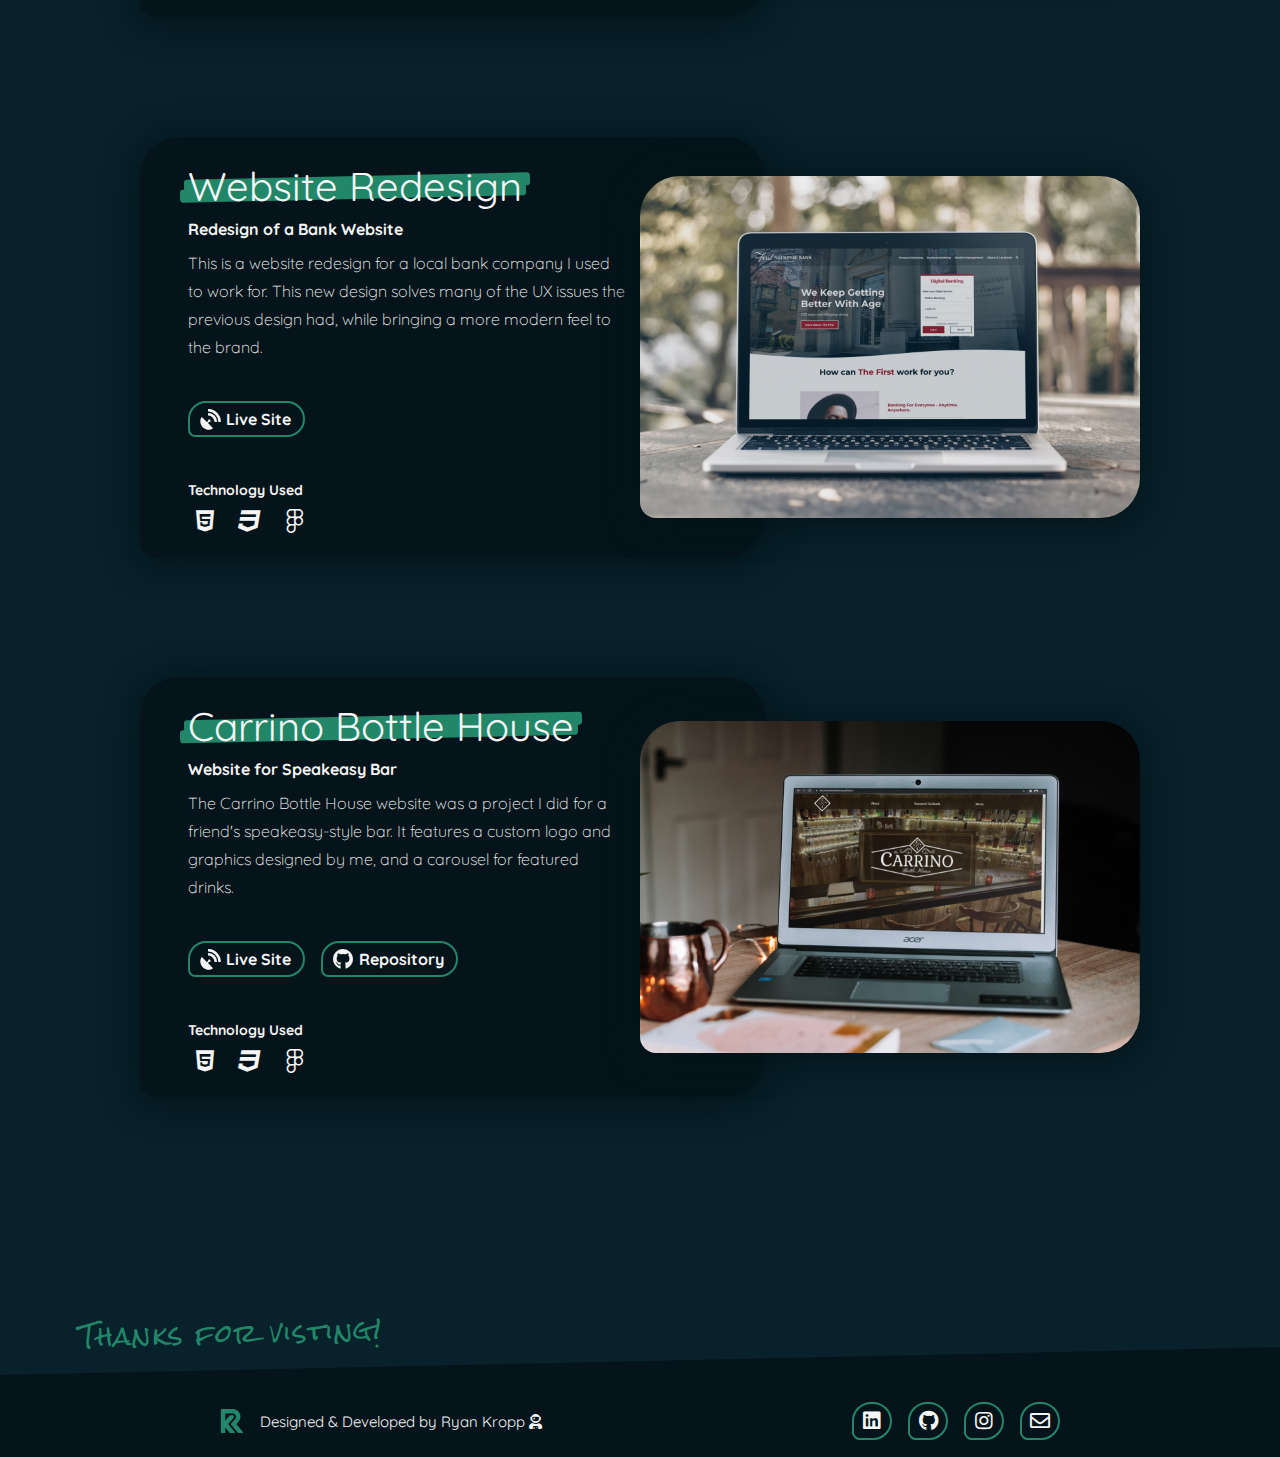
==== commit 96340654: "Update index.html" ====
--- a/index.html
+++ b/index.html
@@ -131,7 +131,7 @@
     <section class="section section--about" id="about">
         <h2 class="t-h3">A little about myself</h2>
         <div class="about__container">
-            <img src="https://ryankropp.github.io/images/its-me.png" alt="Picture of Me!">
+            <img src="https://ryankropp.github.io/images/me.png" alt="Picture of Me!">
             <div class="about__copy">
                 <p class="t-p about__copy">I am a <strong>User Experience Designer</strong> with a background in <strong>Front End Development</strong>. I love to create and translate ideas and concepts into beautiful, functional,
                     and efficient designs.</p>
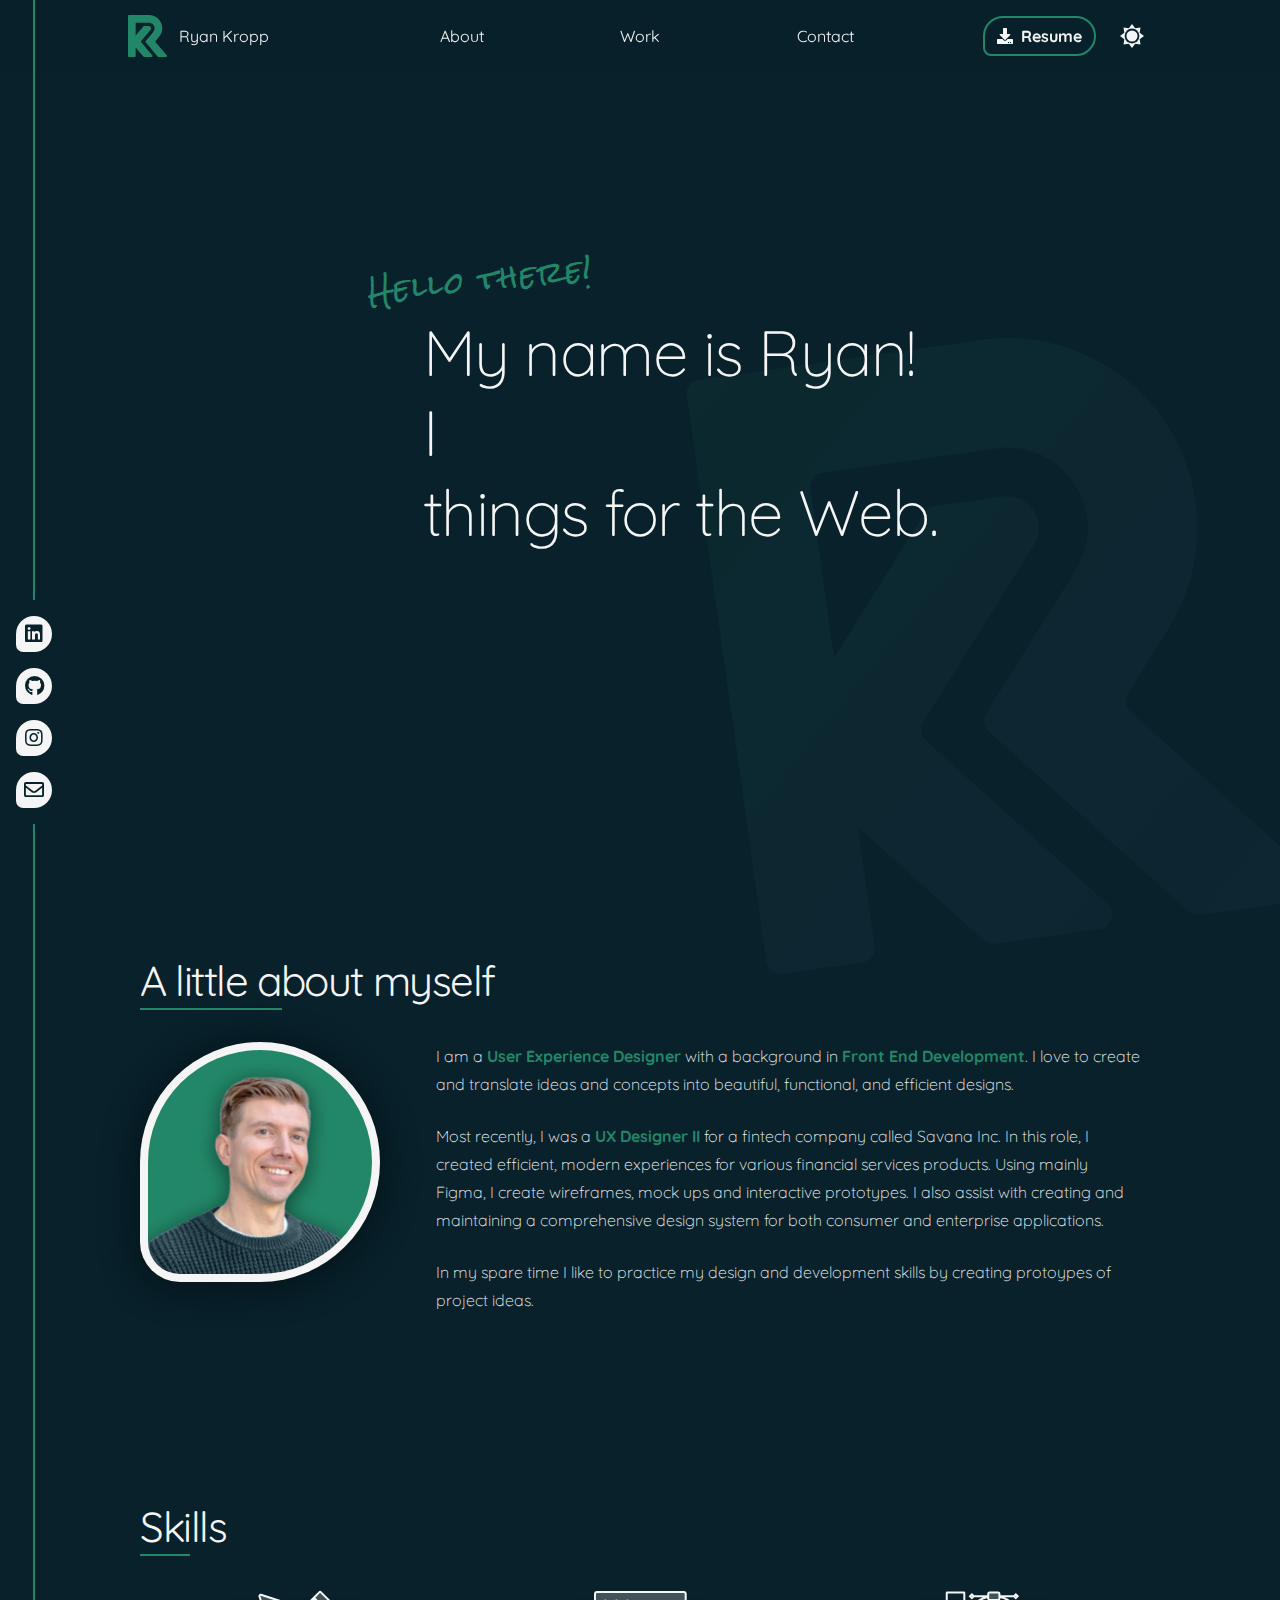
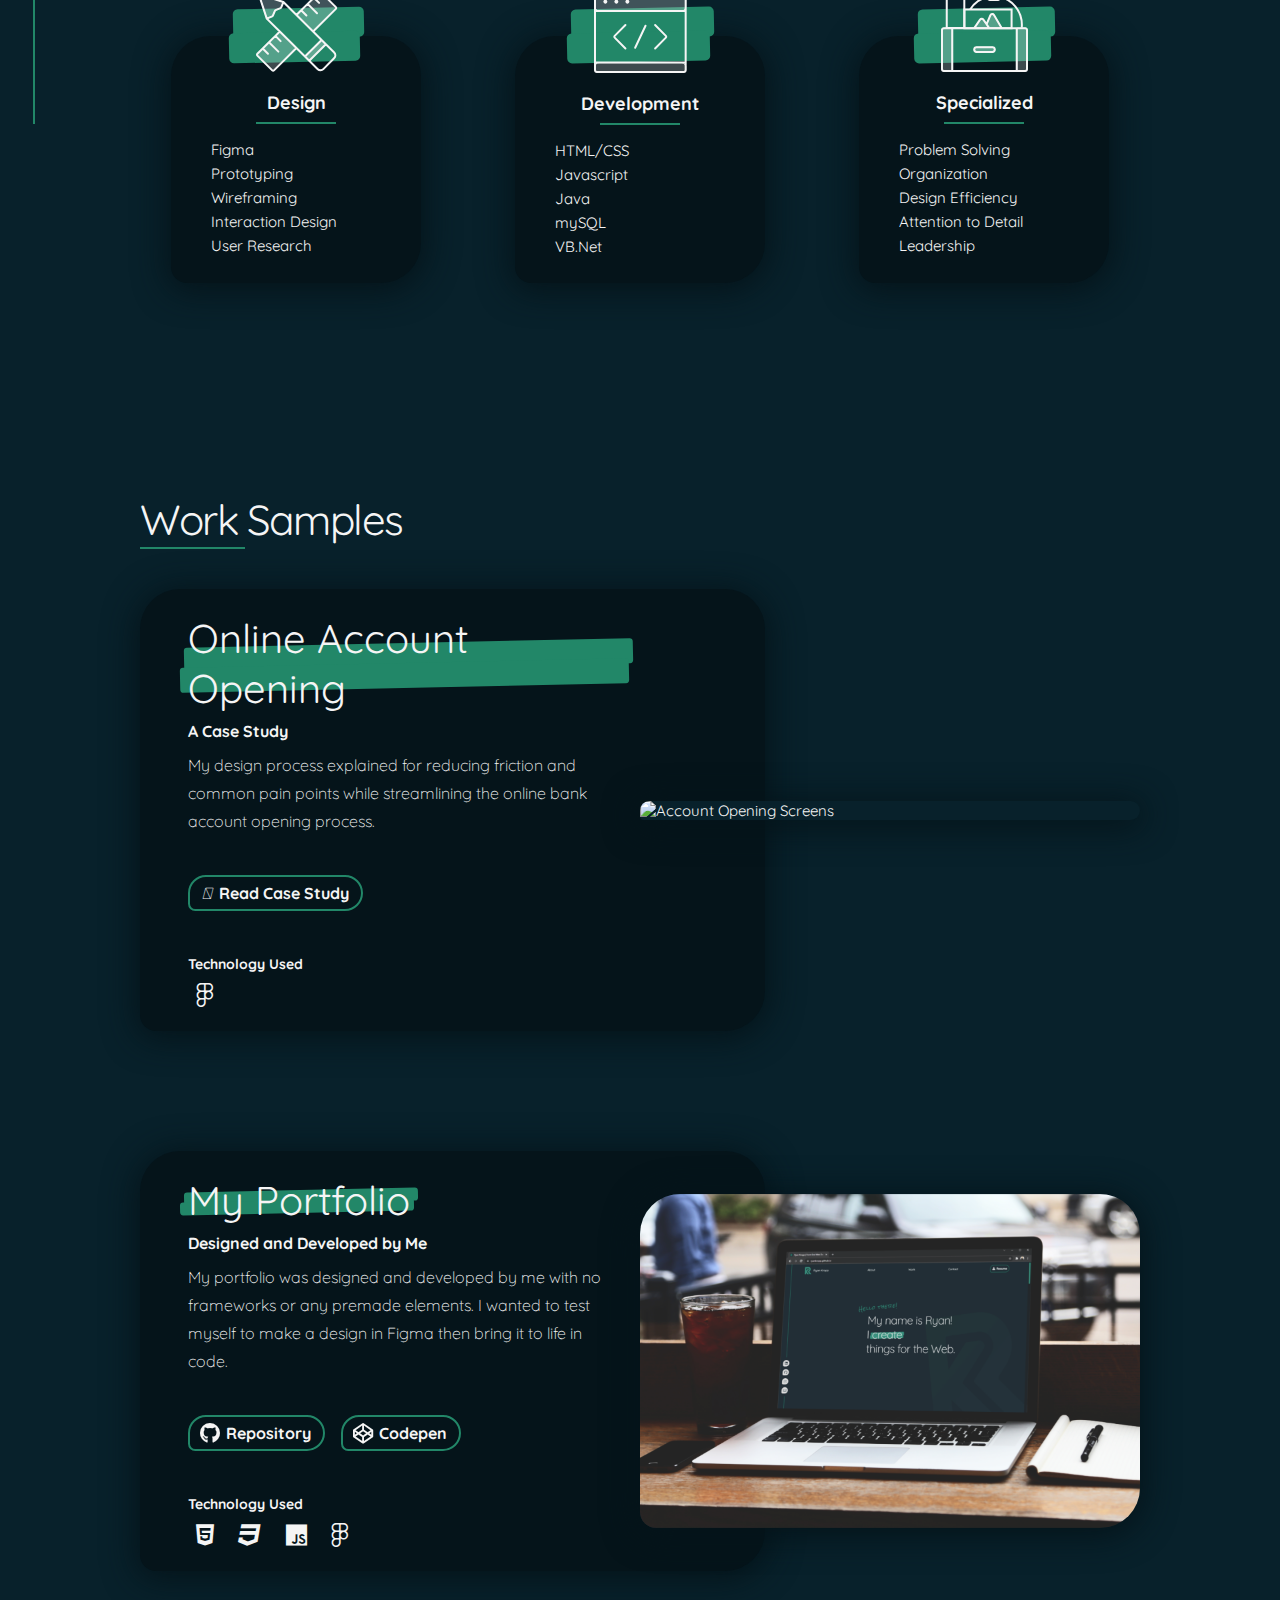
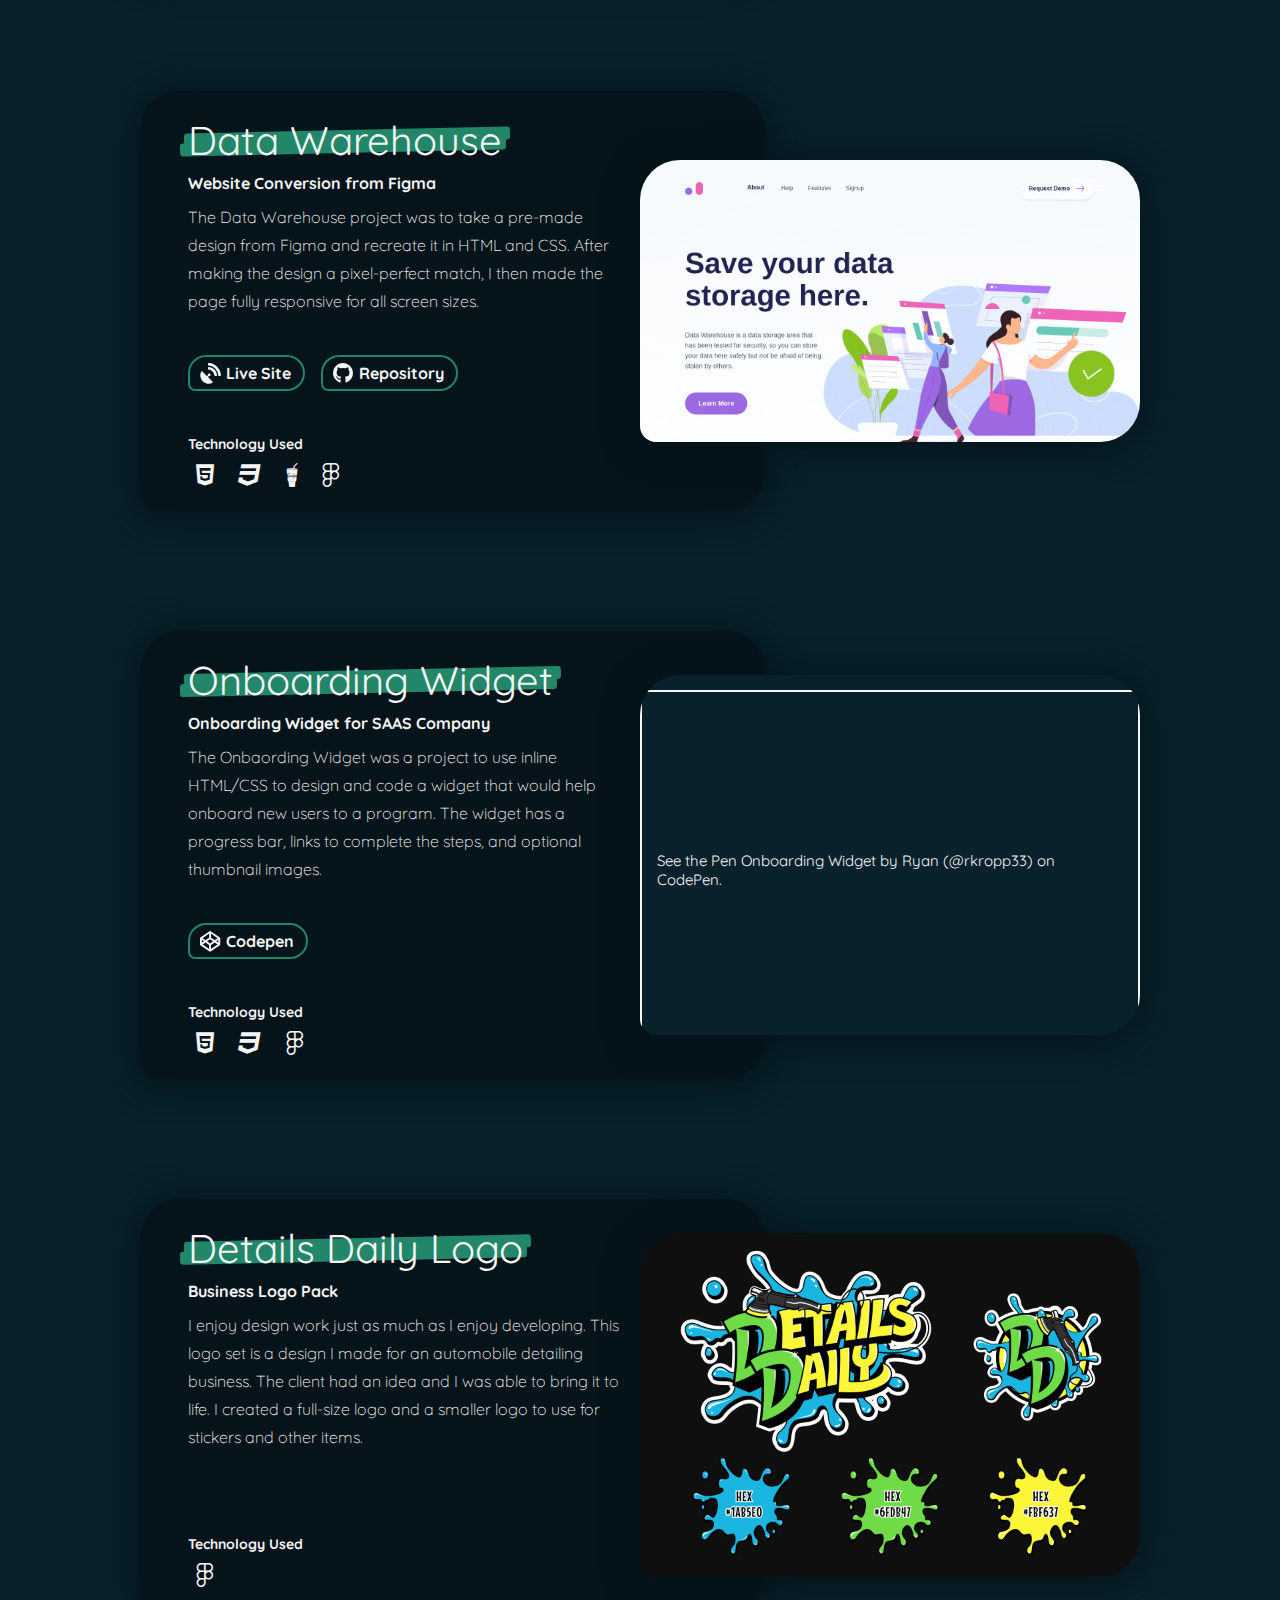
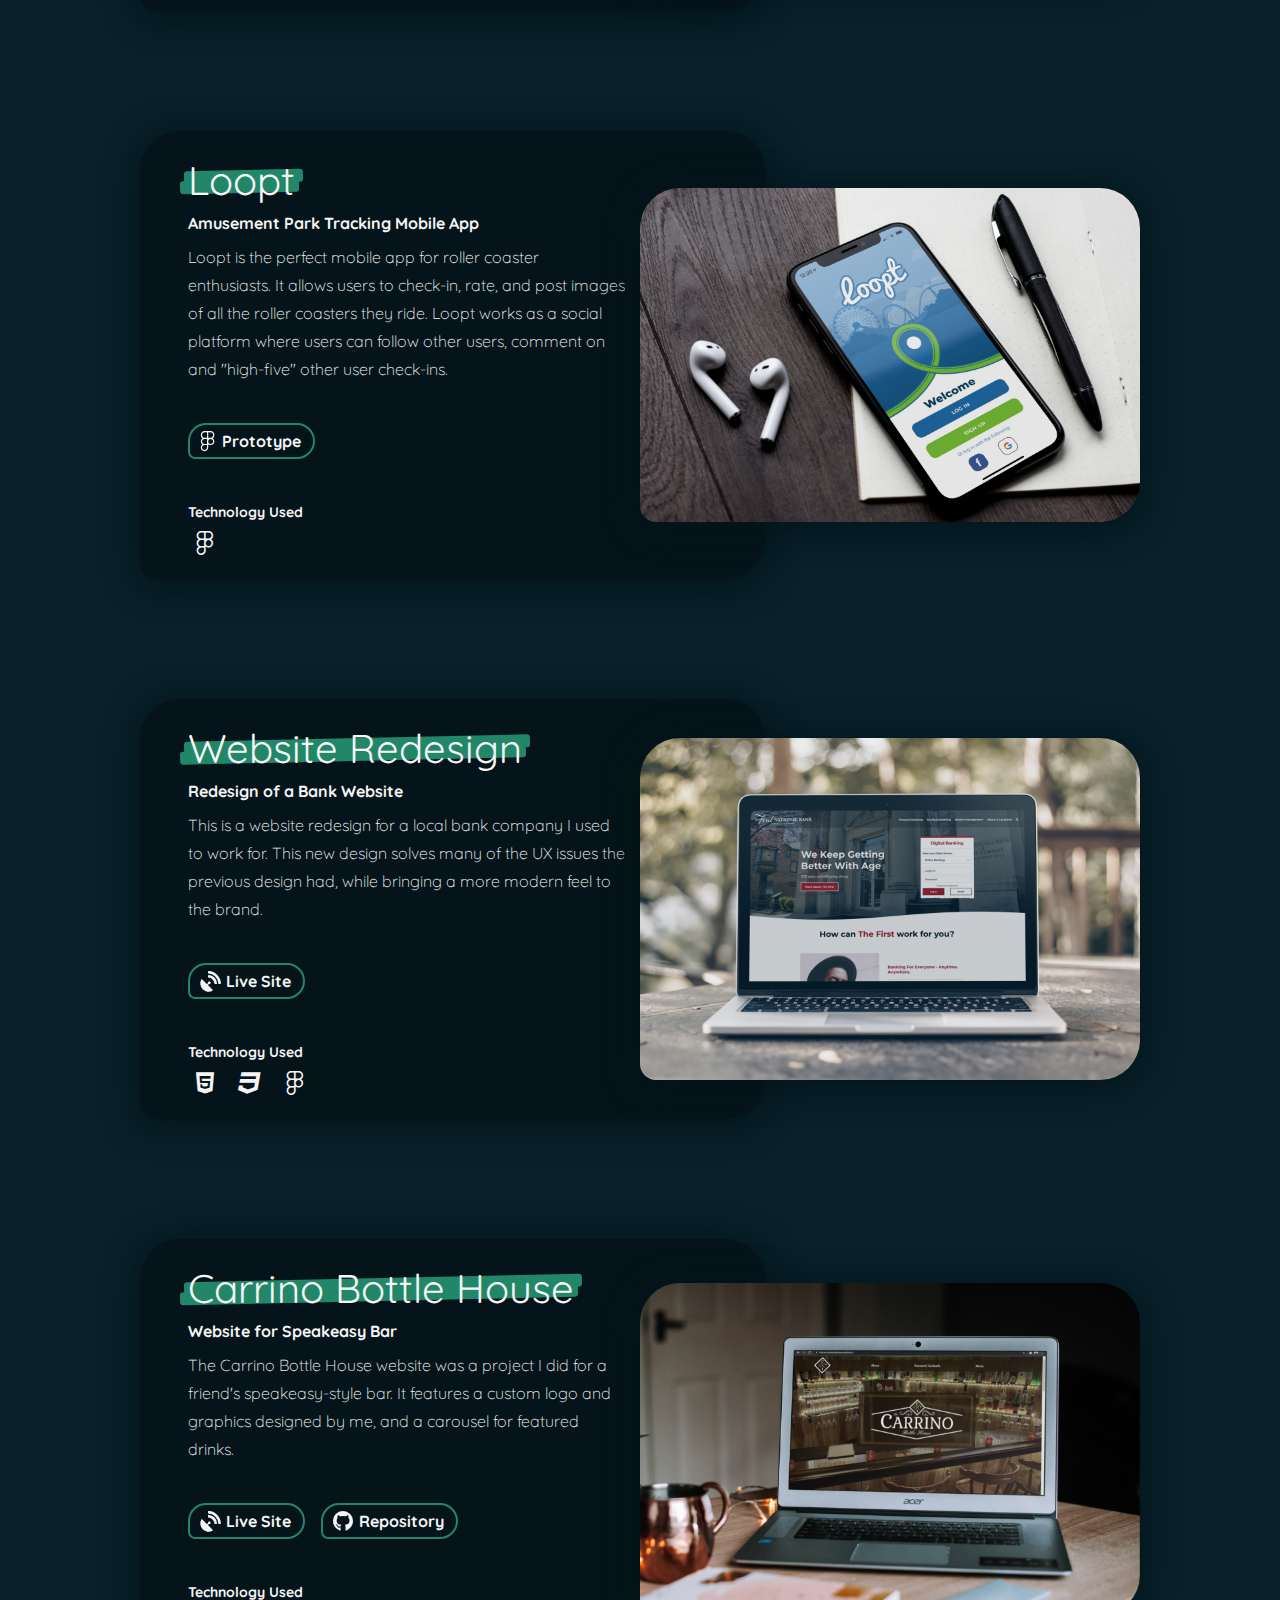
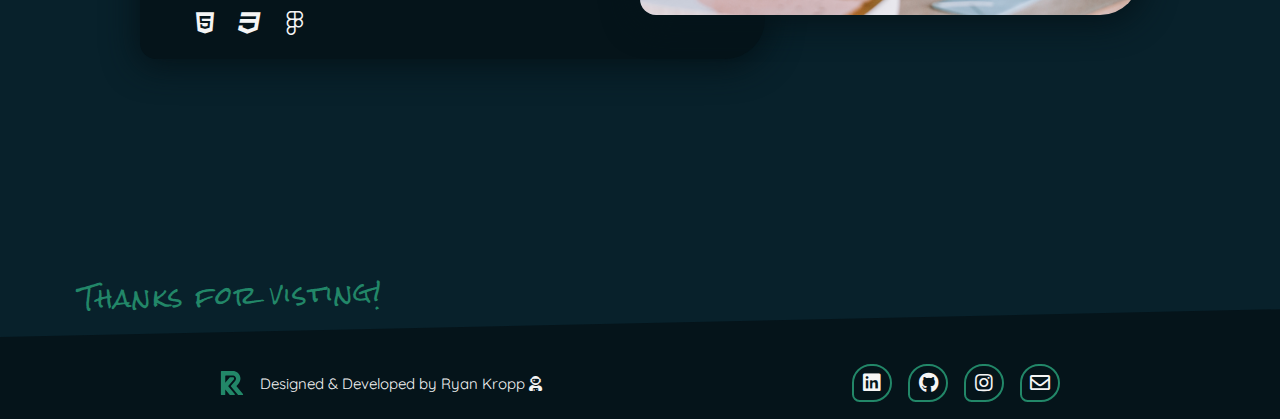
==== commit 65f37d5c: "Update index.html" ====
--- a/index.html
+++ b/index.html
@@ -216,6 +216,27 @@
         <h2 class="t-h3">Work Samples</h2>
         <div class="work__item">
             <div class="work__item__detail">
+                <h3 class="work__item__title marker">Online Account Opening</h3>
+                <h4 class="work__item__subtitle">A Case Study</h4>
+                <div class="work__item__description">  
+                    <p class="t-p">My design process explained for reducing friction and common pain points while streamlining the online bank account opening process.
+                    </p>
+                    <div class="work__item__links">
+                        <a class="work__item__btn" href="/files/Streamline_the_Account_Opening_Process.pdf"><i class="fa-solid fa-file-pdf"></i>&ensp;Read Case Study</a>
+                    </div>
+                </div>
+                <div class="work__item__tech">
+                    Technology Used
+                    <div class="work__item__tech--icon">
+                        <i class="fab fa-figma"></i>
+                    </div>
+                </div>
+            </div>
+            <div class="work__item__image"><img src="https://ryankropp.github.io/images/AOCover.png" alt="Account Opening Screens">
+            </div>
+        </div>
+        <div class="work__item">
+            <div class="work__item__detail">
                 <h3 class="work__item__title marker">My Portfolio</h3>
                 <h4 class="work__item__subtitle">Designed and Developed by Me</h4>
                 <div class="work__item__description">  
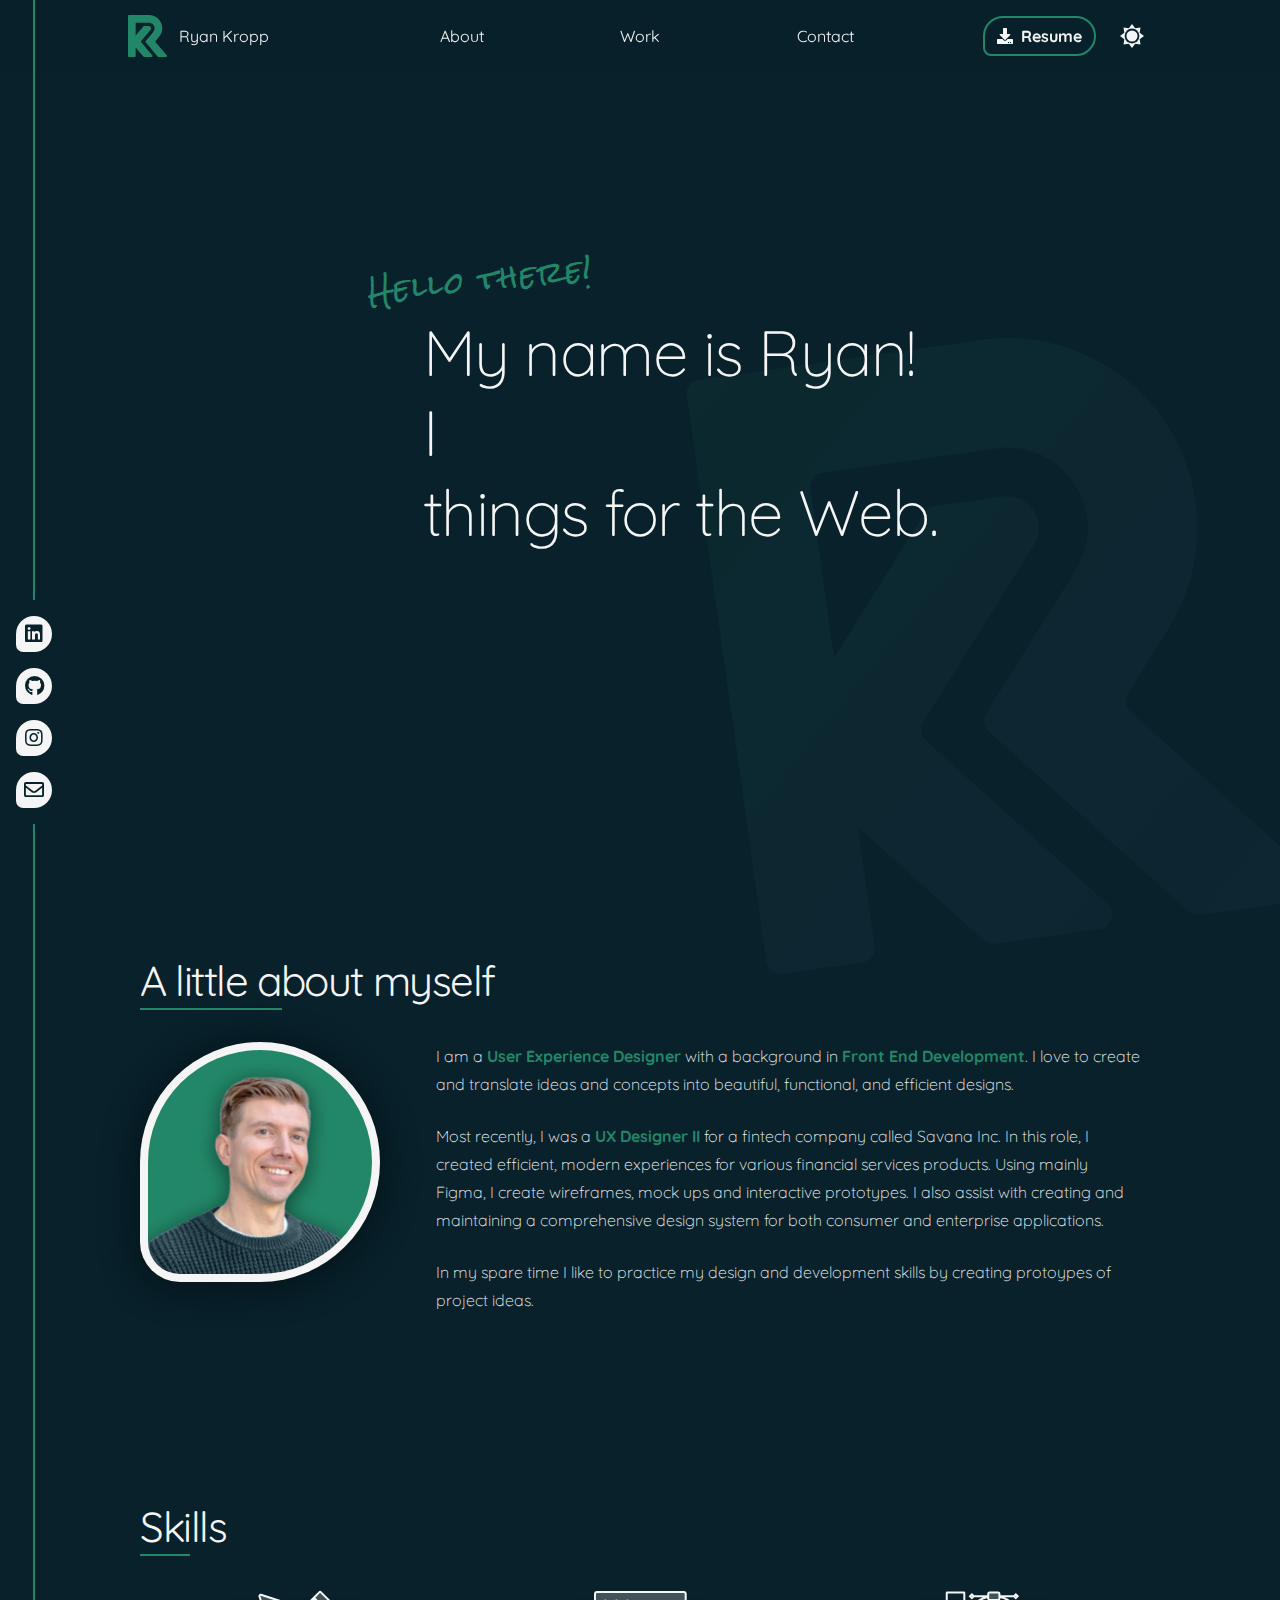
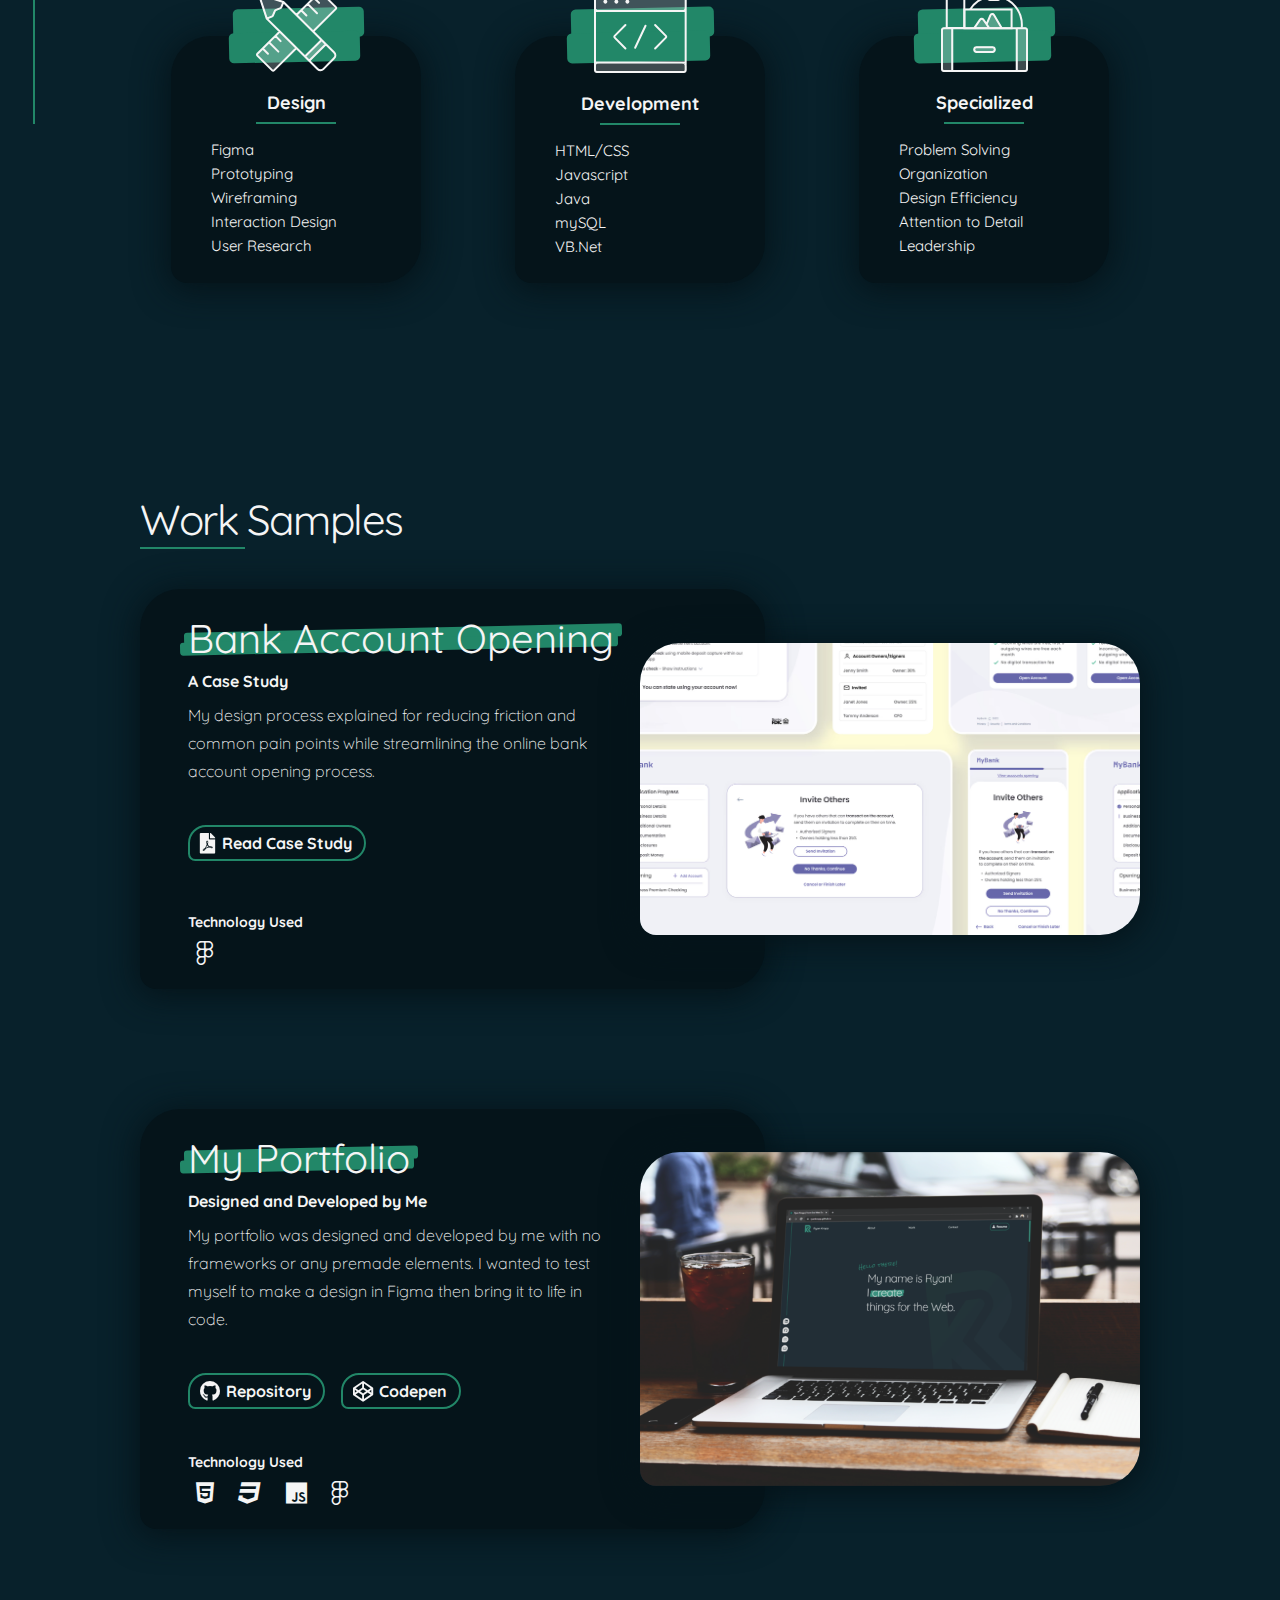
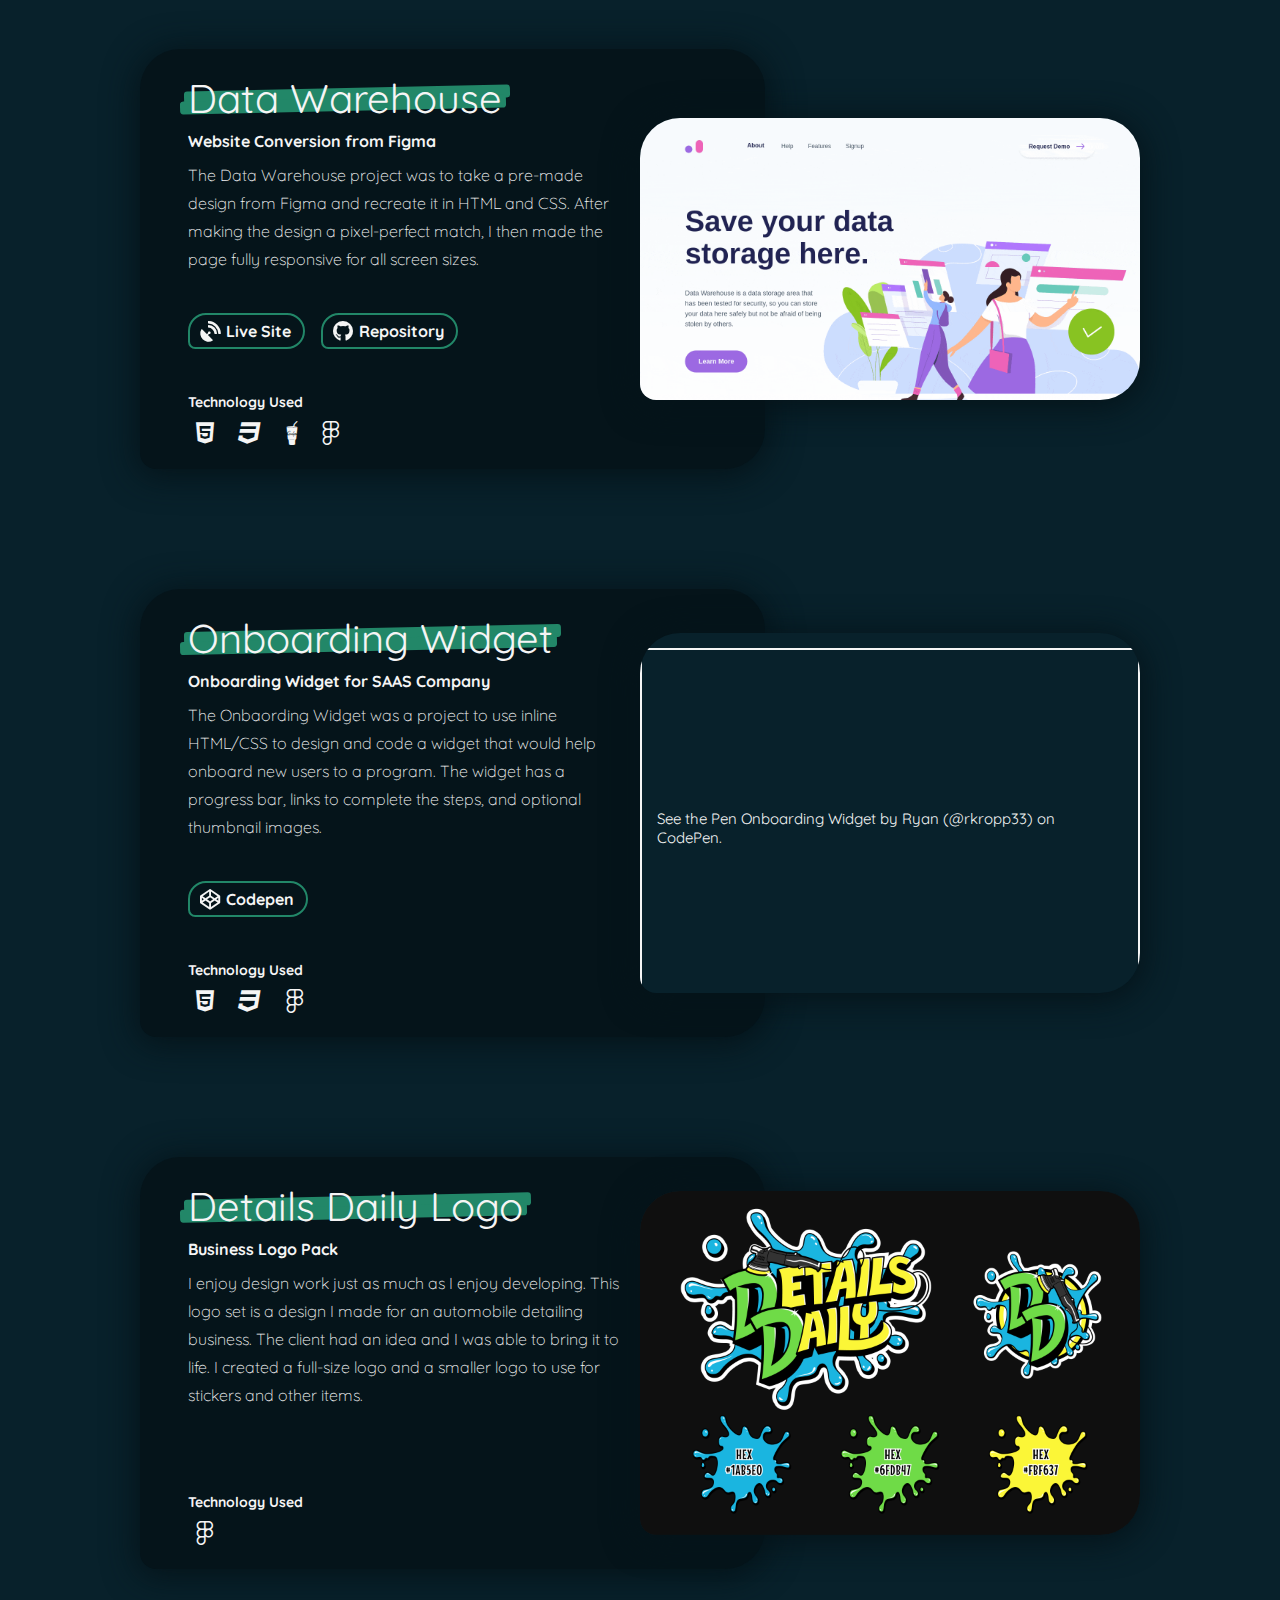
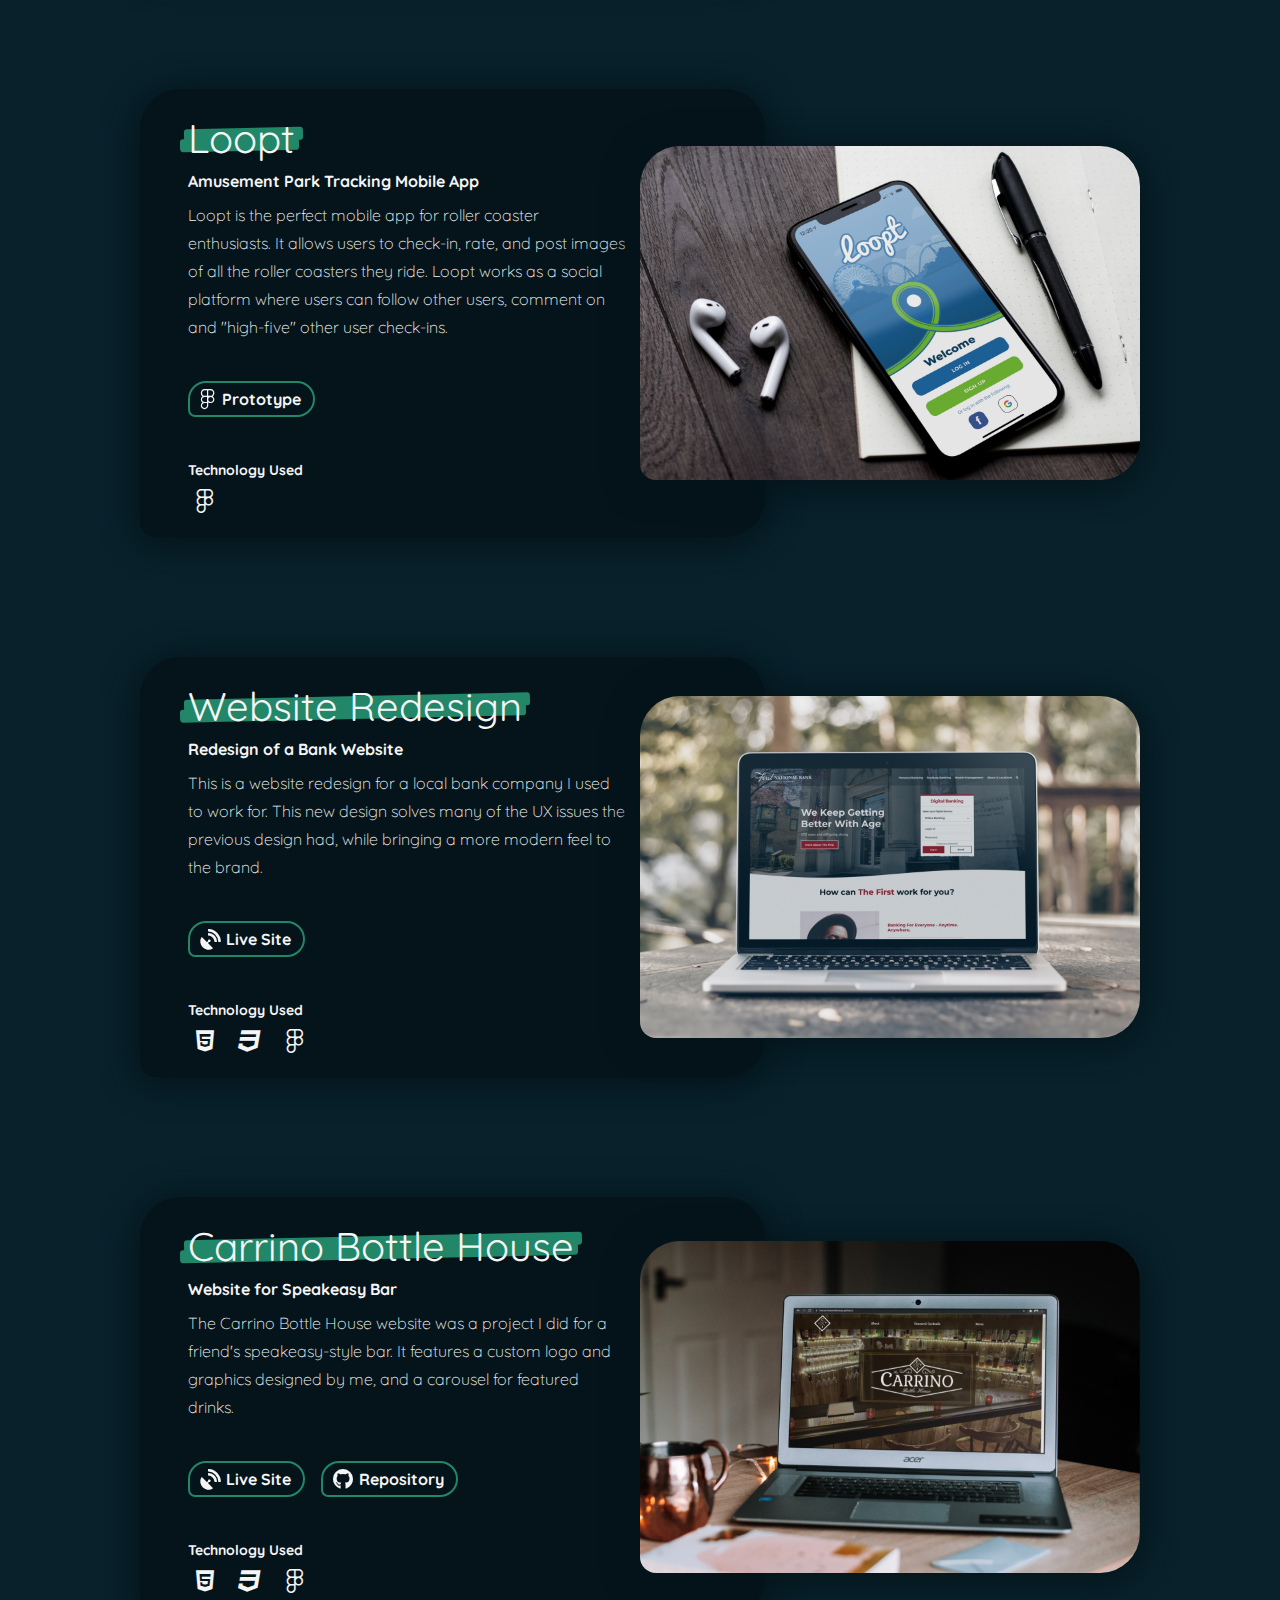
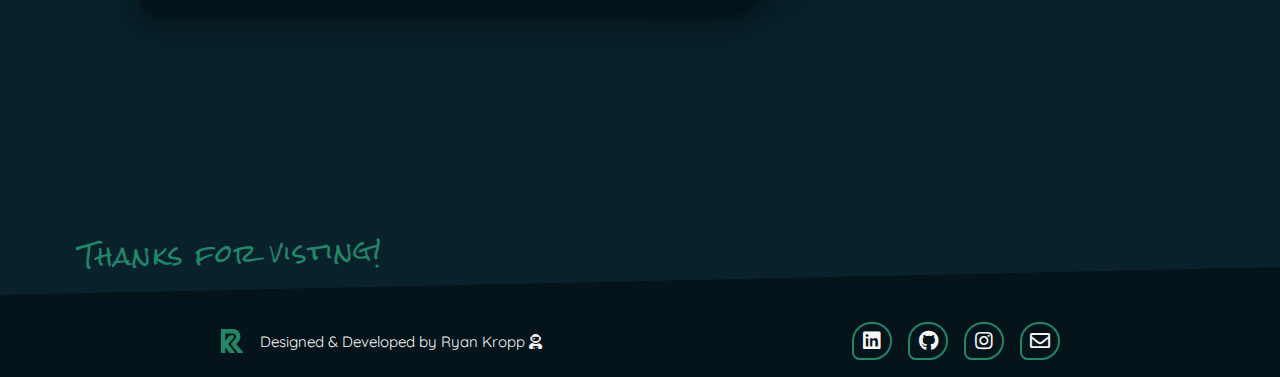
==== commit d3a19abf: "Update index.html" ====
--- a/index.html
+++ b/index.html
@@ -216,13 +216,13 @@
         <h2 class="t-h3">Work Samples</h2>
         <div class="work__item">
             <div class="work__item__detail">
-                <h3 class="work__item__title marker">Online Account Opening</h3>
+                <h3 class="work__item__title marker">Bank Account Opening</h3>
                 <h4 class="work__item__subtitle">A Case Study</h4>
                 <div class="work__item__description">  
                     <p class="t-p">My design process explained for reducing friction and common pain points while streamlining the online bank account opening process.
                     </p>
                     <div class="work__item__links">
-                        <a class="work__item__btn" href="/files/Streamline_the_Account_Opening_Process.pdf"><i class="fa-solid fa-file-pdf"></i>&ensp;Read Case Study</a>
+                        <a class="work__item__btn" href="/files/Streamline_the_Account_Opening_Process.pdf"><i class="fas fa-file-pdf"></i>&ensp;Read Case Study</a>
                     </div>
                 </div>
                 <div class="work__item__tech">
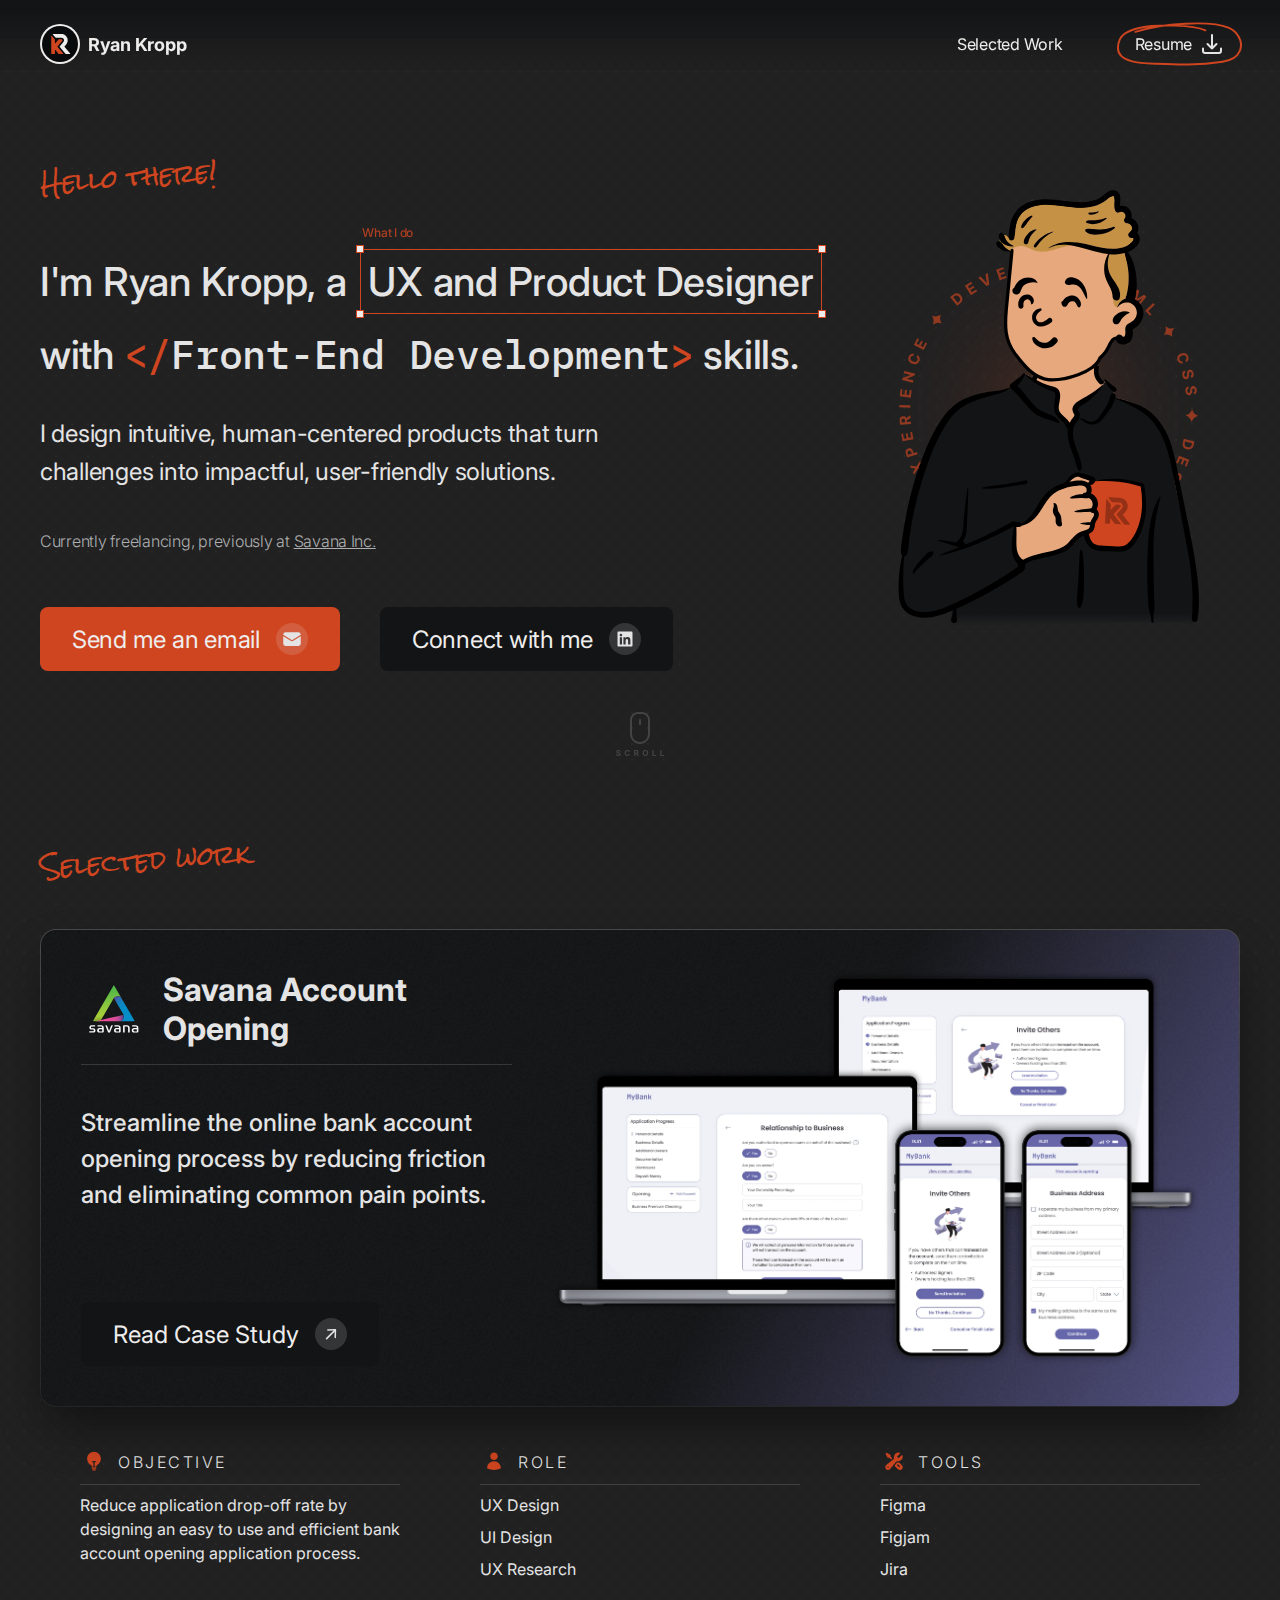
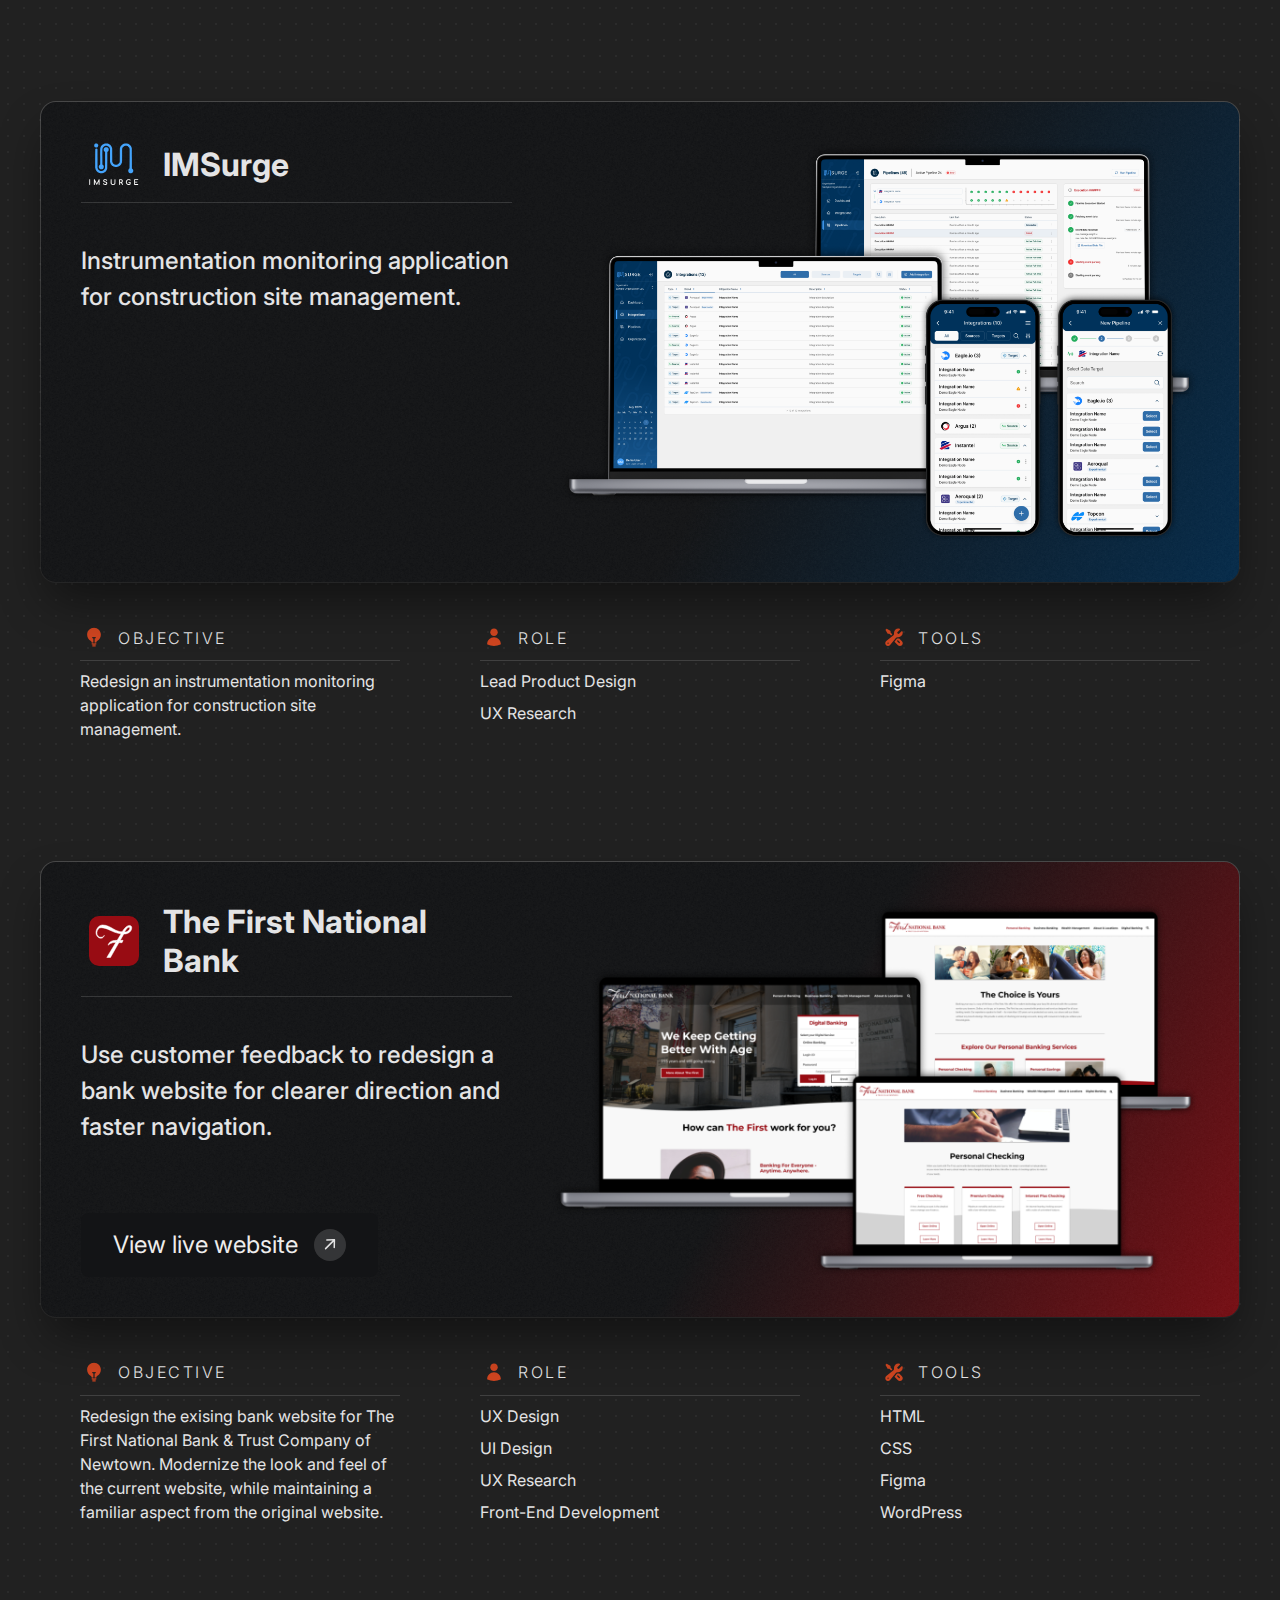
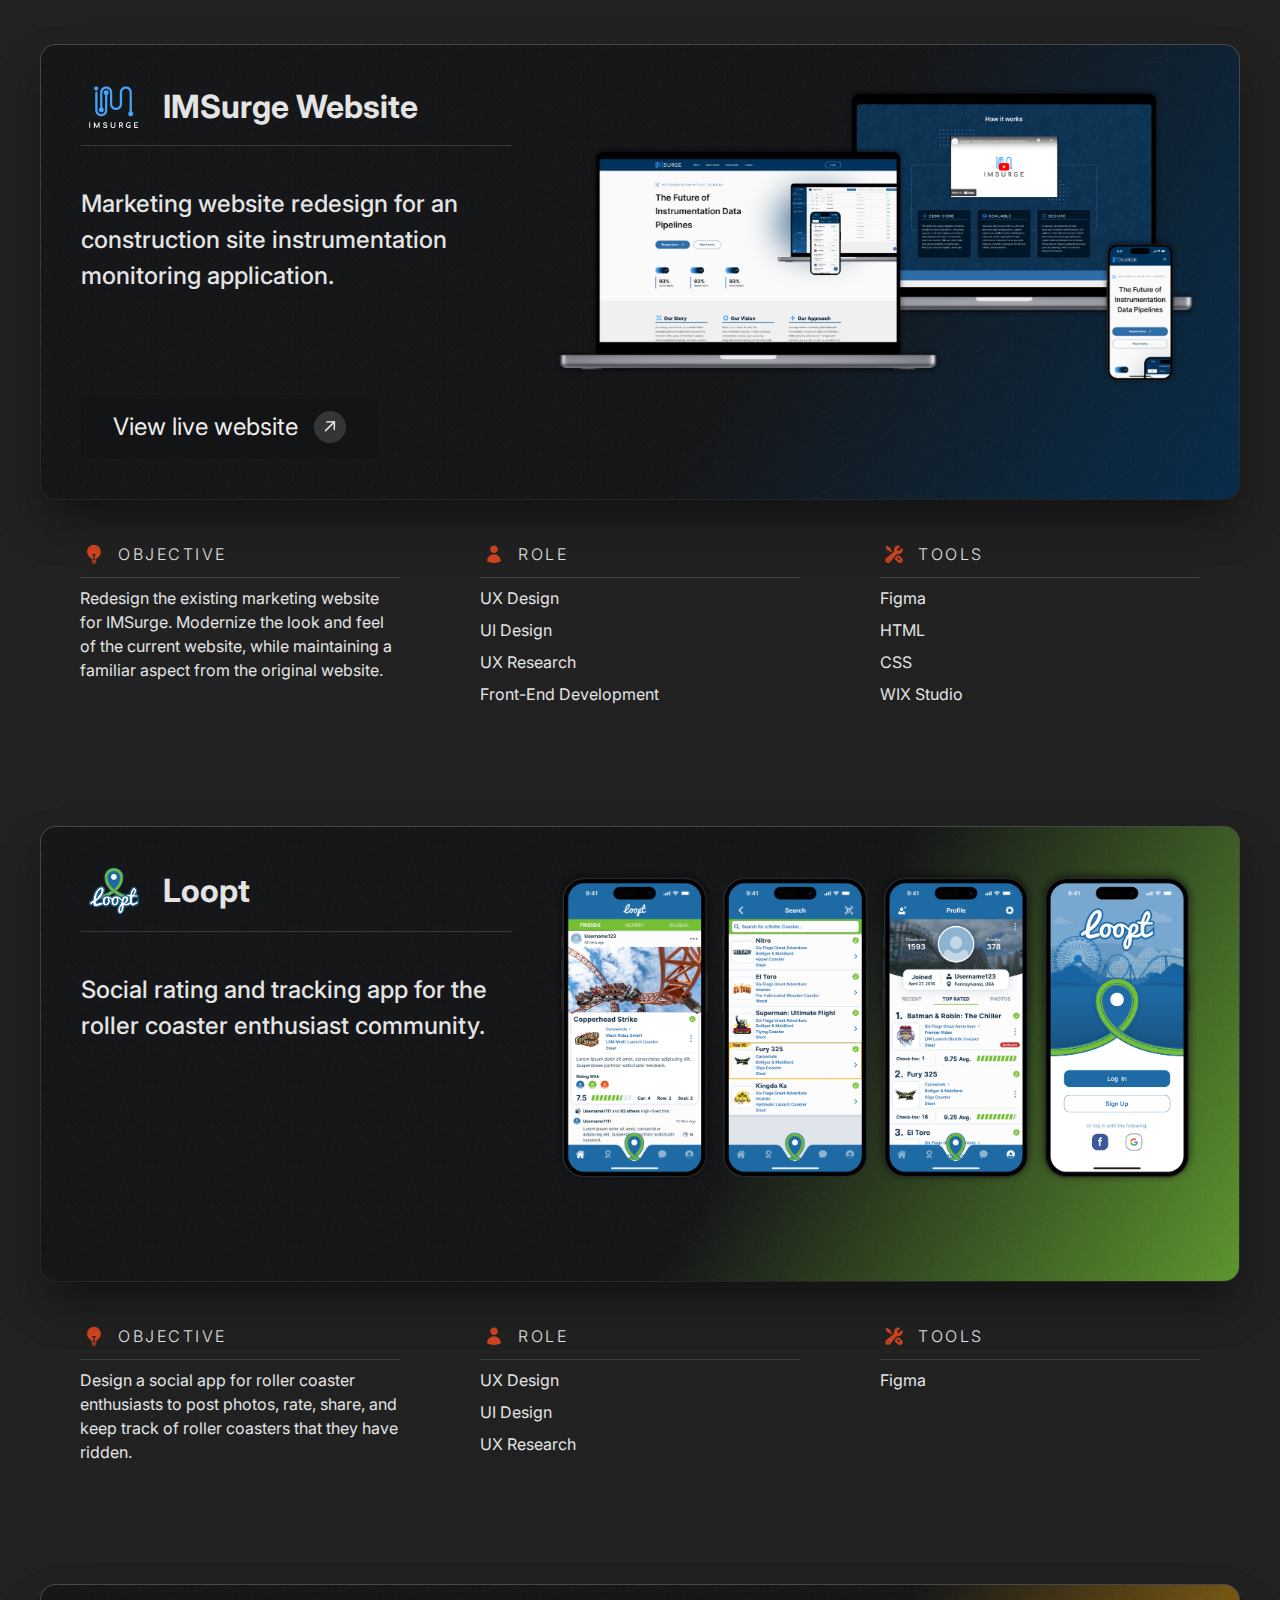
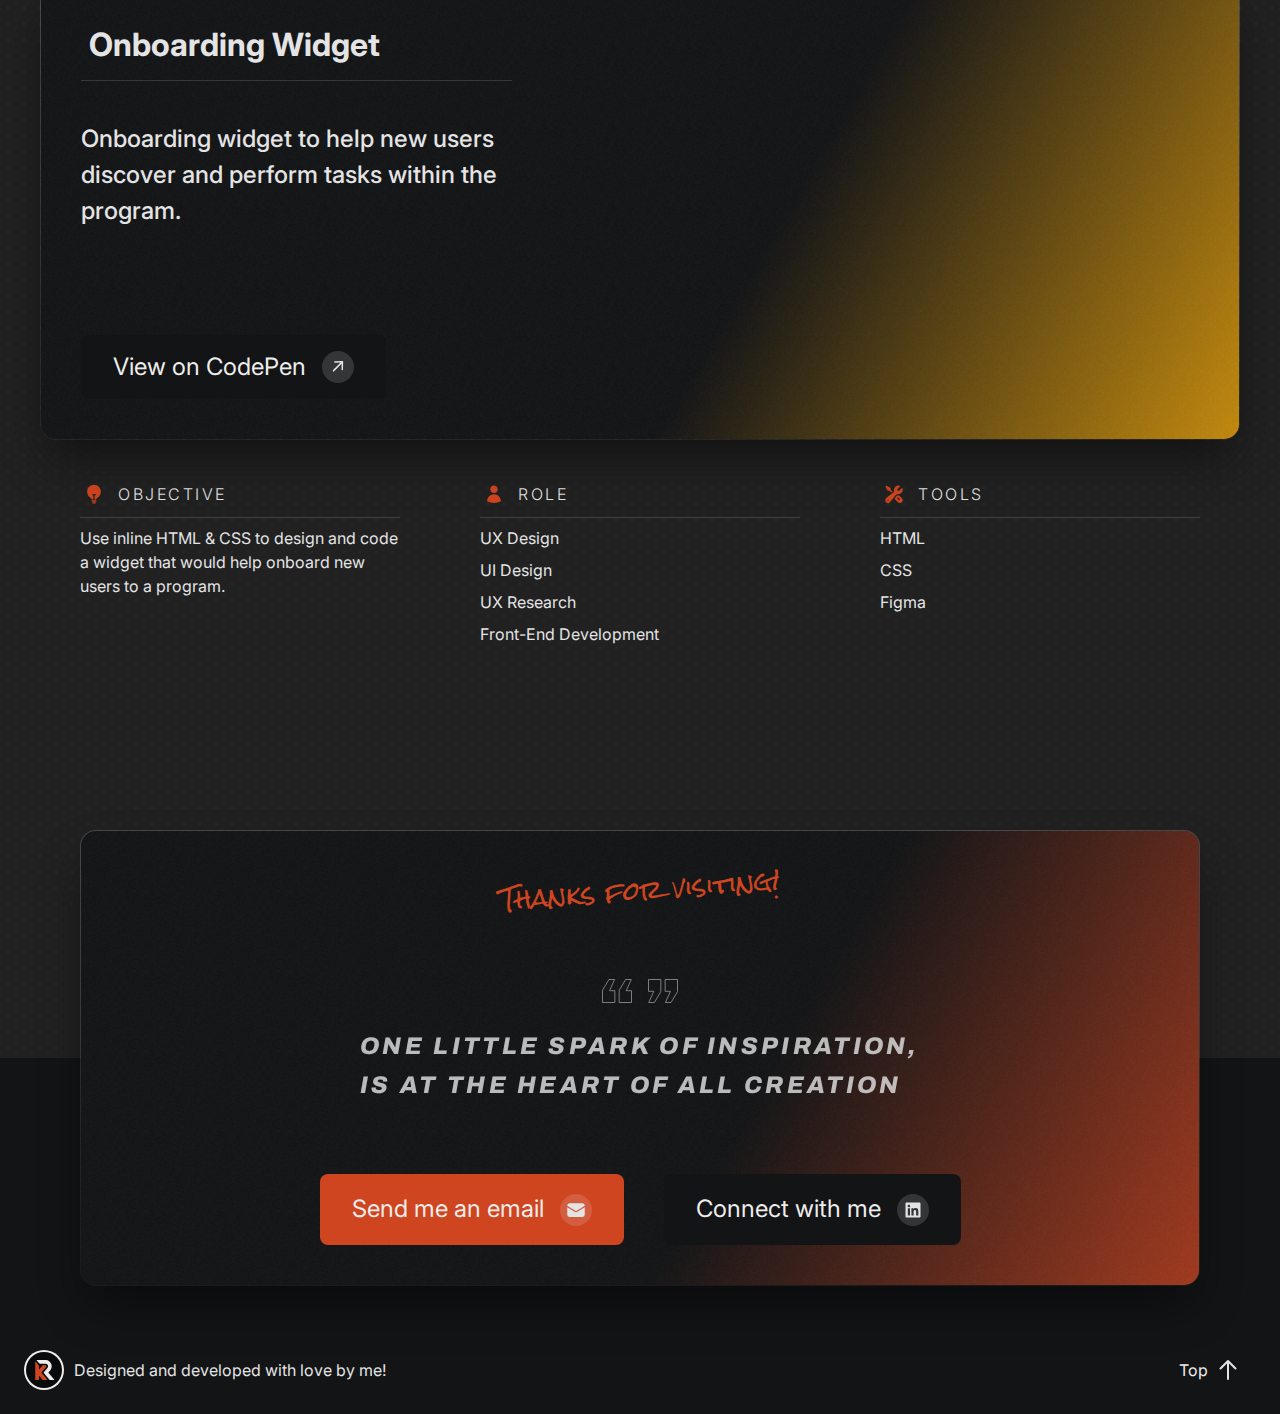
==== commit 7f9aeaf8: "Rename test.html to index.html" ====
--- a/index.html
+++ b/index.html
@@ -1,430 +1,424 @@
 <!DOCTYPE html>
 <html lang="en">
-
 <head>
-    <meta charset="UTF-8" />
-    <meta http-equiv="X-UA-Compatible" content="IE=edge" />
-    <meta name="viewport" content="width=device-width, initial-scale=1.0" />
-    <title>Ryan Kropp | UX Designer and Front-End Developer</title>
-    <meta property="og:title" content="Ryan Kropp | UX Designer and Front-End Developer" />
-    <meta property="og:image" content="https://ryankropp.github.io/images/rk-portfolio-laptop-mockup.png" />
-    <link rel="apple-touch-icon" sizes="180x180" href="/apple-touch-icon.png">
-    <link rel="icon" type="image/png" sizes="32x32" href="/favicon-32x32.png">
-    <link rel="icon" type="image/png" sizes="16x16" href="/favicon-16x16.png">
-    <link rel="manifest" href="/site.webmanifest">
-    <link rel="mask-icon" href="/safari-pinned-tab.svg" color="#5bbad5">
-    <meta name="msapplication-TileColor" content="#228768">
-    <meta name="theme-color" content="var(--color-primary)">
+    <meta charset="UTF-8">
+    <meta name="viewport" content="width=device-width, initial-scale=1.0">
+    <!-- Favicons -->
+    <link rel="apple-touch-icon" sizes="180x180" href="/images/favicons/apple-touch-icon.png">
+    <link rel="icon" type="image/png" sizes="32x32" href="/images/favicons/favicon-32x32.png">
+    <link rel="icon" type="image/png" sizes="16x16" href="/images/favicons/favicon-16x16.png">
+    <link rel="manifest" href="/images/favicons/site.webmanifest">
+    <title>Ryan Kropp - UX Designer | Product Designer | Front-End Developer</title>
     <!-- Fonts -->
     <link rel="preconnect" href="https://fonts.googleapis.com">
     <link rel="preconnect" href="https://fonts.gstatic.com" crossorigin>
-    <link href="https://fonts.googleapis.com/css2?family=Quicksand:wght@300;400;500;600;700&family=Rock+Salt&display=swap" rel="stylesheet"> 
-    <link href="https://use.fontawesome.com/releases/v5.15.0/css/all.css" rel="stylesheet">
+    <link href="https://fonts.googleapis.com/css2?family=Inter:wght@300;400;500;600;700&family=Rock+Salt&family=IBM+Plex+Mono&family=Archivo" rel="stylesheet">
     <!-- Stylesheet -->
-    <link rel="stylesheet" href="./styles/style.css" />
+    <link rel="stylesheet" href="./style.css" />
 </head>
-
 <body class="theme--dark">
-    <aside class="sidebar">
-        <div class="accentline"></div>
-        <div class="sidebar__menu">
-            <a class="sidebar__menu-item" href="https://www.linkedin.com/in/rkropp/">
-                <i class="fab fa-linkedin"></i>&ensp;LinkedIn&nbsp;
-            </a>
-            <a class="sidebar__menu-item" href="https://github.com/RyanKropp">
-                <i class="fab fa-github"></i>&ensp;GitHub&nbsp;
-            </a>
-            <a class="sidebar__menu-item" href="https://instagram.com/rk.des.dev">
-                <i class="fab fa-instagram"></i>&ensp;Instagram&nbsp;
-            </a>
-            <a class="sidebar__menu-item" href="mailto:rkropp33@gmail.com">
-                <i class="far fa-envelope"></i>&ensp;E-Mail&nbsp;
+    <header>
+        <div class="header-container">
+            <a class="logo" href="./index.html"><img src="./images/RKIcon.svg" alt="Ryan Kropp"><span>Ryan Kropp</span></a>
+            <nav>
+                <ul role="list" class="navlinks">
+                    <li><a href="#work" class="navlink">Selected Work</a></li>
+                    <li>
+                        <a href="/files/Ryan_Kropp_Resume.pdf" target="_blank" class="navlink link-decoration">Resume
+                            <svg viewBox="0 0 24 24" fill="none" xmlns="http://www.w3.org/2000/svg">
+                                <path d="M3 16.5V18.75C3 19.9926 4.00736 21 5.25 21H18.75C19.9926 21 21 19.9926 21 18.75V16.5M16.5 12L12 16.5M12 16.5L7.5 12M12 16.5V3"/>
+                            </svg>
+                        </a>
+                    </li>
+                </ul>
+            </nav>
+        </div>
+    </header>
+    <main>
+        <section class="intro">
+            <div class="intro-container">
+                <div class="intro-left">
+                    <div class="title-text">Hello there!</div>
+                    <div class="intro-content">
+                        <h1>I'm Ryan Kropp, a
+                        <span class="text-callout">UX and Product Designer</span>
+                        with 
+                        <span class="code-callout">Front-End Development</span> skills.
+                        <!-- <span class="code-callout"><span class="code-color">&lt;strong&gt;</span>Front-End Development skills.<span class="code-color">&lt;/strong&gt;</span></span> -->
+                        </h1>
+                        <h3>I design intuitive, human-centered products that turn challenges into impactful, user-friendly solutions.</h3>
+                        <p>Currently freelancing, previously at <a href="https://www.savanainc.com/">Savana Inc.</a></p>
+                    </div>
+                    <div class="cta-container">
+                        <a href="mailto:rkropp33@gmail.com" class="btn primary">Send me an email
+                            <span class="btn-icon">
+                                <svg viewBox="0 0 24 24" fill="none" xmlns="http://www.w3.org/2000/svg">
+                                    <path d="M1.5 8.6691V17.25C1.5 18.9069 2.84315 20.25 4.5 20.25H19.5C21.1569 20.25 22.5 18.9069 22.5 17.25V8.6691L13.5723 14.1631C12.6081 14.7564 11.3919 14.7564 10.4277 14.1631L1.5 8.6691Z" fill="#E4E4E5"/>
+                                    <path d="M22.5 6.90783V6.75C22.5 5.09315 21.1569 3.75 19.5 3.75H4.5C2.84315 3.75 1.5 5.09315 1.5 6.75V6.90783L11.2139 12.8856C11.696 13.1823 12.304 13.1823 12.7861 12.8856L22.5 6.90783Z" fill="#E4E4E5"/>
+                                </svg>                                    
+                            </span>
+                        </a>
+                        <a href="https://www.linkedin.com/in/rkropp/" target="_blank" class="btn secondary">Connect with me
+                            <span class="btn-icon">
+                                <svg viewBox="0 0 24 24" fill="none" xmlns="http://www.w3.org/2000/svg">
+                                    <path d="M19.7143 3.07178H4.24554C3.5625 3.07178 3 3.67446 3 4.39767V19.7861C3 20.5093 3.5625 21.0718 4.24554 21.0718H19.7143C20.3973 21.0718 21 20.5093 21 19.7861V4.39767C21 3.67446 20.3973 3.07178 19.7143 3.07178ZM8.42411 18.5003H5.77232V9.94231H8.42411V18.5003ZM7.09821 8.73696C6.21429 8.73696 5.53125 8.05392 5.53125 7.21017C5.53125 6.36642 6.21429 5.64321 7.09821 5.64321C7.94196 5.64321 8.625 6.36642 8.625 7.21017C8.625 8.05392 7.94196 8.73696 7.09821 8.73696ZM18.4286 18.5003H15.7366V14.3218C15.7366 13.3575 15.7366 12.0718 14.3705 12.0718C12.9643 12.0718 12.7634 13.1566 12.7634 14.2816V18.5003H10.1116V9.94231H12.6429V11.1075H12.683C13.0446 10.4245 13.9286 9.70124 15.2143 9.70124C17.9063 9.70124 18.4286 11.5093 18.4286 13.7995V18.5003Z" fill="#E4E4E5"/>
+                                </svg>                                                                        
+                            </span>
+                        </a>
+                    </div>
+                </div>
+                <div class="intro-right">
+                    <svg viewBox="0 0 275 400" fill="none" xmlns="http://www.w3.org/2000/svg">
+                        <g clip-path="url(#clip0_4379_8190)">
+                        <path d="M233.284 248.761H153.557V346.941H233.284V248.761Z" fill="#CF4520"/>
+                        <path d="M204.15 284.867C205.461 286.077 205.534 288.11 204.312 289.407L199.516 294.498C199.416 294.604 199.408 294.766 199.496 294.882L206.26 303.763C206.314 303.834 206.397 303.878 206.487 303.883L211.464 304.144C211.722 304.158 211.879 303.869 211.723 303.665L205.265 295.184C205.176 295.068 205.185 294.906 205.285 294.8L207.55 292.395C210.437 289.33 210.265 284.526 207.166 281.665C205.792 280.397 204.074 279.723 202.335 279.633L192.366 279.111C192.108 279.097 191.951 279.386 192.107 279.59L195.109 283.532C195.163 283.604 195.246 283.648 195.337 283.652L202.106 284.007C202.212 284.013 202.317 284.023 202.423 284.039C203.048 284.132 203.652 284.407 204.15 284.867Z" fill="#6A2310" fill-opacity="0.6"/>
+                        <path d="M196.94 294.366C196.84 294.472 196.832 294.634 196.92 294.75L203.374 303.224C203.529 303.428 203.373 303.717 203.115 303.704L198.139 303.444C198.049 303.439 197.966 303.396 197.911 303.324L194.207 298.459C194.036 298.235 193.674 298.343 193.659 298.623L193.435 302.897C193.426 303.062 193.283 303.189 193.115 303.18L189.304 302.98C189.136 302.971 189.007 302.83 189.016 302.664L190.144 281.146C190.158 280.866 190.52 280.758 190.691 280.982L194.267 285.677C194.309 285.733 194.331 285.803 194.327 285.873L194.103 290.16C194.088 290.44 194.437 290.585 194.63 290.38L198.862 285.888C198.923 285.823 199.011 285.788 199.101 285.792L202.002 285.944C202.674 285.98 203.237 286.572 203.2 287.281C203.178 287.693 202.947 287.977 202.881 288.05L196.94 294.366Z" fill="#6A2310" fill-opacity="0.6"/>
+                        <path fill-rule="evenodd" clip-rule="evenodd" d="M169.642 149.544C160.47 143.243 138.894 146.186 130.299 152.73C127.253 155.229 127.07 157.61 126.876 160.14C126.83 160.737 126.784 161.341 126.699 161.958L126.665 162.195C126.485 163.367 126.036 164.583 125.563 165.867C124.917 167.619 124.225 169.497 124.105 171.561C123.227 171.046 122.369 170.453 121.546 169.885C119.772 168.661 118.161 167.549 116.868 167.566C113.353 167.612 111.12 170.653 108.662 174.001C107.113 176.112 105.474 178.344 103.368 180.026C99.318 182.546 94.3382 183.125 89.5766 183.679C88.6432 183.787 87.7181 183.895 86.8101 184.016L86.2844 184.088C67.3381 186.78 50.8498 198.746 39.6033 213.859C17.9116 244.759 12.6682 283.307 7.61758 320.438C6.61529 327.807 5.62059 335.12 4.50644 342.306C4.37555 343.838 4.20712 345.442 4.03377 347.093C2.77396 359.09 1.25394 373.565 11.9918 380.902C11.8455 380.945 11.4678 380.93 11.0344 380.912C10.0146 380.87 8.68618 380.815 9.3378 381.479C22.6109 385.51 36.7613 384.625 50.072 381.109L268.421 384.231C273.287 355.573 266.555 327.543 259.858 299.656C257.273 288.89 254.692 278.146 252.786 267.396C247.614 229.357 241.089 195.851 198.112 189.01C197.7 188.034 197.449 186.614 197.193 185.164C196.833 183.133 196.463 181.043 195.627 180.026C194.473 176.33 187.895 173.64 183.911 175.518C182.764 172.96 181.855 170.341 180.959 167.756C178.557 160.831 176.24 154.152 169.642 149.544ZM178.67 264.838C179.384 264.368 210.583 260.152 222.661 268.542C225.35 270.41 224.571 283.68 223.695 296.007L223.34 300.966C222.741 302.135 221.931 304.276 221.011 306.707C219.47 310.778 217.621 315.665 215.939 318.166C210.902 325.657 195.798 329.109 187.129 325.782L187.108 325.775C182.924 324.375 176.648 322.276 174.559 318.166C172.565 313.562 174.818 308.942 177.097 304.268C178.426 301.542 179.764 298.798 180.273 296.028C180.49 294.849 179.861 293.554 179.239 292.273C178.746 291.257 178.257 290.25 178.199 289.317C178.203 288.831 178.244 288.237 178.287 287.598C178.391 286.065 178.512 284.28 178.199 283.138C177.734 281.446 177.03 279.916 176.35 278.435C175.026 275.555 173.788 272.861 174.559 269.533C172.617 270.271 171.37 268.202 173.052 267.653C173.891 267.534 174.73 267.418 175.569 267.307C176.193 266.321 176.724 266.009 177.584 265.505C177.896 265.322 178.251 265.113 178.67 264.838Z" fill="#E7A87E"/>
+                        <path fill-rule="evenodd" clip-rule="evenodd" d="M116.421 167.588L119.878 169.709L139.952 179.633C143.843 180.722 145.789 182.028 145.789 183.55V199.05C145.789 201.124 149.441 205.825 156.745 213.152L163.493 206.426L163.342 205.545C162.7 201.75 162.379 199.211 162.379 197.929C162.379 196.55 168.981 191.315 182.184 182.225L187.96 176.787L187.344 174.914C190.906 175.082 194.768 177.275 195.627 180.026C197.06 181.769 197.124 186.667 198.112 189.01C241.089 195.851 247.614 229.357 252.786 267.396C259.63 305.996 275.165 344.511 268.421 384.231C269.3 385.502 269.992 386.738 270.633 388.206C272.168 390.818 270.191 394.515 267.095 394.372C263.087 394.02 259.119 393.539 255.093 393.389C243.931 393.002 232.759 393.048 221.593 393.19L220.07 393.21C163.797 393.91 107.526 395.291 51.2505 395.657C49.209 395.66 48.2094 393.829 48.482 392.022C49.031 388.386 49.5404 384.748 50.072 381.109C36.7613 384.625 22.6109 385.51 9.3378 381.479C8.40926 380.533 11.5012 381.046 11.9918 380.902C-0.22361 372.555 3.42437 354.971 4.50644 342.306C11.2349 298.908 13.6069 250.891 39.6033 213.859C50.8498 198.746 67.3381 186.78 86.2844 184.088L86.8101 184.016L87.3395 183.947C92.7406 183.26 98.6778 182.944 103.368 180.026C108.672 175.792 111.012 168.063 116.421 167.588ZM164.521 258.563C162.553 258.563 158.52 261.621 152.425 267.736L151.888 267.984C144.519 271.407 139.637 274.376 137.243 276.891L137.157 276.982C134.739 279.577 129.949 286.477 122.787 297.683L112.417 303.816H108.493L105.699 324.08L112.417 338.549L127.633 333.424L152.425 326.889L166.651 312.456L174.676 309.762C173.702 312.575 173.349 315.374 174.559 318.166C176.652 322.283 182.945 324.382 187.129 325.782C195.798 329.109 210.902 325.657 215.939 318.166C218.626 314.171 221.738 304.092 223.34 300.966L223.799 294.524C224.627 282.637 225.242 270.335 222.661 268.542C210.583 260.152 179.384 264.368 178.67 264.838C177.097 265.872 176.42 265.964 175.569 267.307L175.129 267.366L177.605 264.008L176.728 263.54C170.473 260.222 166.404 258.563 164.521 258.563ZM174.559 269.533C173.441 274.357 176.545 277.848 178.013 282.508L174.262 275.328L174.262 269.626C174.359 269.602 174.458 269.571 174.559 269.533Z" fill="url(#paint0_linear_4379_8190)"/>
+                        <path fill-rule="evenodd" clip-rule="evenodd" d="M114.762 166.839C115.596 166.1 116.83 167.028 116.3 168.026C115.11 170.267 113.888 172.392 112.29 174.373C111.321 175.575 110.283 176.711 109.232 177.835C111.931 180.17 114.246 183.069 116.432 185.786C119.227 189.261 121.87 192.883 125.008 196.063C128.103 199.199 131.525 201.391 135.662 202.853L136.498 203.143C140.654 204.602 145.096 206.573 147.439 210.508C147.901 211.284 146.971 212.243 146.189 211.759C142.118 209.238 137.334 208.731 132.903 207.065C128.623 205.457 124.891 202.981 121.594 199.82C118.303 196.665 115.539 193.076 112.656 189.562C109.805 186.088 106.736 183.121 103.364 180.181C98.1608 183.682 92.2213 185.205 86.1818 186.701L85.5226 186.864C79.4758 188.361 73.4615 190.1 67.7886 192.707C62.787 195.005 57.8676 197.749 53.7934 201.489C49.4686 205.458 46.1027 210.527 43.0218 215.485C36.1304 226.576 31.2855 238.726 27.0202 251.025C22.584 263.817 18.8734 276.865 15.8779 290.068C14.3543 296.784 13.117 303.547 12.1 310.358C11.6105 313.639 11.1757 316.926 10.7937 320.221C10.3861 323.739 10.2924 327.358 9.21312 330.741C8.75042 332.191 7.6579 332.792 6.56435 332.741L6.34223 335.519C6.0477 339.223 5.77313 342.927 5.68038 346.654C5.52652 352.85 5.59628 359.029 6.042 365.212L6.10513 366.056C6.45537 370.568 7.23803 375.639 10.6315 378.943C14.1458 382.366 19.5502 383.442 24.2869 383.504C35.3189 383.647 45.9383 378.435 55.7006 373.862C65.7547 369.152 75.534 363.925 85.0791 358.255C89.94 355.368 94.7484 352.385 99.4955 349.314C101.825 347.807 104.138 346.275 106.434 344.717C107.749 343.825 108.995 342.847 110.334 342.056C109.678 341.445 109.385 340.485 109.934 339.647C106.065 336.288 104.454 330.293 104.266 325.443C104.113 321.528 104.69 317.624 105.144 313.746C105.374 311.791 105.657 309.839 105.951 307.892C106.068 307.123 106.156 306.3 106.292 305.488C95.843 311.23 85.101 316.344 74.0746 320.887C68.4226 323.216 62.6982 325.31 56.8948 327.228L55.7185 327.615C50.2198 329.415 44.5895 331.116 38.9049 332.145C38.601 332.2 38.3541 331.751 38.6786 331.608C44.2185 329.163 49.9501 327.102 55.5732 324.85L56.4972 324.474C56.391 324.468 56.281 324.454 56.1661 324.426C52.8684 323.63 49.5964 322.404 46.362 321.371C43.3602 320.412 39.9877 319.811 37.1819 318.364C36.966 318.252 37.0868 317.952 37.2971 317.938C40.4507 317.719 43.8741 318.638 46.9661 319.179L48.1276 319.382C50.0735 319.726 52.0625 320.094 53.9988 320.575C54.0688 319.927 54.4313 319.275 54.9469 318.893C60.6208 314.692 60.0446 306.205 60.6514 299.947L61.1014 295.301C61.8929 287.169 62.7302 279.039 64.0024 270.969C64.0703 270.538 64.737 270.661 64.7398 271.068C64.8054 281.072 64.0502 291.031 63.6717 301.019L63.6131 302.658C63.4038 308.821 63.2398 315.221 59.358 319.963C59.9008 319.646 60.6347 319.646 61.0744 320.169C61.6148 320.812 61.9267 321.534 61.917 322.243C65.4246 320.772 68.917 319.263 72.3923 317.724C83.5656 312.774 94.5047 307.234 105.154 301.24C106.301 300.595 107.39 301.102 107.957 301.953L108.039 301.941C108.052 301.939 108.066 301.938 108.08 301.937L108.161 301.934C108.165 301.934 108.168 301.934 108.171 301.934C109.67 301.11 111.712 301.697 112.998 302.898C113.036 302.935 113.069 302.974 113.102 303.012C114.731 302.281 116.252 301.294 117.632 300.043C120.456 297.483 122.848 294.318 124.934 291.144C128.774 285.299 132.037 278.798 137.224 273.987C141.44 270.077 146.665 267.643 152.148 266.115C152.125 265.955 152.186 265.784 152.297 265.671C152.578 265.382 152.779 265.282 153.143 265.457C153.172 265.472 153.189 265.491 153.201 265.512L153.736 264.598C154.028 264.102 154.328 263.602 154.432 263.471C155.055 262.688 155.695 261.91 156.346 261.148C157.448 259.859 158.705 258.587 160.16 257.693C163.345 255.736 166.694 256.843 169.969 257.913C171.948 258.559 173.92 259.227 175.896 259.883L176.1 259.95C177.573 260.423 179.296 260.837 179.955 262.397C180.216 263.015 180.256 263.656 180.135 264.278C194.125 260.72 209.664 262.355 223.316 266.531C223.84 266.691 224.363 267.122 224.474 267.688C226.038 275.71 226.735 283.937 226.027 292.096C225.416 299.138 223.856 306.04 220.915 312.487L220.748 312.851C217.985 318.826 213.605 326.192 206.916 328.065C202.877 329.196 198.409 328.529 194.29 328.322C190.287 328.12 186.194 328.091 182.229 327.462C178.697 326.901 175.603 325.318 173.42 322.446C171.537 319.969 170.546 316.975 169.734 313.996C169.362 314.115 168.992 314.24 168.629 314.383C167.094 314.982 165.794 315.949 164.619 317.087C162.137 319.491 160.212 322.41 157.615 324.704C155.264 326.78 152.585 328.395 149.712 329.637C143.758 332.209 137.371 333.237 131.073 334.601L130.634 334.696C125.893 335.737 121.053 337.014 116.868 339.482C116.787 340.209 116.456 340.893 115.925 341.34C116.663 342.034 116.976 343.131 116.327 344.161C114.515 347.036 111.395 348.672 108.593 350.511L108.411 350.631C105.655 352.458 102.875 354.249 100.072 356.004C94.3745 359.571 88.5578 362.942 82.659 366.164C73.1714 371.347 63.4802 376.236 53.6134 380.671C54.2056 383.585 53.9893 386.589 54.4344 389.522L54.5026 389.941C54.6928 391.029 54.4359 391.94 53.6861 392.651L53.6068 392.724L53.6082 392.714L53.5379 392.778L53.5144 392.798L53.5222 392.792C53.4358 392.871 53.3466 392.945 53.2557 393.008L53.1399 393.082C52.4178 393.521 51.488 393.516 50.7487 393.129L50.6642 393.082L50.5222 393.001C49.5452 392.439 48.8716 391.047 49.2768 389.941C50.2729 387.222 50.6492 384.321 51.5691 381.584L50.8393 381.911L49.8775 382.33C39.4753 386.828 27.9206 390.616 16.5867 387.549C11.5788 386.194 6.89823 383.327 4.39255 378.655C1.92691 374.057 1.57841 368.718 1.4475 363.604C1.28595 357.292 1.62436 350.883 2.4568 344.625C3.01559 340.424 3.69136 336.144 4.73374 331.986C4.19758 331.513 3.80347 330.835 3.69937 329.994C3.20743 326.023 4.06842 321.895 4.59552 317.945C5.11045 314.088 5.67933 310.239 6.32273 306.402C7.62169 298.652 9.13095 290.919 10.8881 283.26C14.0152 269.629 18.1447 256.241 23.1164 243.173L23.5518 242.034C28.1458 230.09 33.4651 218.399 40.872 207.906C44.4152 202.885 48.1606 198.334 53.1671 194.716C57.8575 191.326 63.148 188.886 68.6078 187.02C74.0735 185.154 79.6914 183.903 85.4084 183.124C91.2146 182.334 97.3432 181.85 102.759 179.468C102.074 178.24 102.662 176.582 103.815 175.82C107.696 173.256 111.284 169.921 114.762 166.839ZM238.986 278.326C239.149 278.079 239.535 278.235 239.464 278.527C237.576 286.259 235.805 294.007 234.648 301.887C232.559 316.109 232.943 330.517 233.114 344.844L233.123 345.585C233.211 353.302 233.332 361.02 233.588 368.734C233.716 372.633 233.971 376.57 233.833 380.471C233.757 382.587 233.193 384.588 232.993 386.679C232.818 388.507 232.974 390.363 233.062 392.194C233.12 393.411 231.324 393.359 231.201 392.194L231.045 390.687C230.842 388.779 230.591 386.884 229.966 385.058C229.214 382.862 228.854 380.705 228.593 378.4C228.194 374.867 228.016 371.299 227.862 367.741L227.756 365.28C227.113 350.413 227.135 335.475 228.177 320.623L228.254 319.562C229.285 305.523 231.076 290.355 238.986 278.326ZM198.755 189.843C198.262 189.64 198.435 188.895 198.981 189.025L199.974 189.262C207.248 191.004 214.391 192.892 221.181 196.134C227.975 199.378 233.727 204.222 238.298 210.177C247.183 221.754 250.875 235.823 253.79 249.878C257.029 265.497 259.978 281.173 263.246 296.786L263.852 299.695C266.876 314.237 269.73 328.788 271.834 343.502L271.985 344.57C274.106 359.701 275.382 375.356 273.067 390.527C272.609 393.529 267.615 392.781 267.81 389.816C268.374 381.243 268.778 372.715 268.388 364.124C267.997 355.53 267.191 346.974 265.99 338.456C264.978 331.287 263.471 324.208 262.137 317.096L261.928 315.973C260.811 309.924 259.66 303.882 258.511 297.838L256.794 288.791C254.221 275.243 251.597 261.683 248.633 248.22L248.457 247.428C245.556 234.476 241.279 220.909 232.577 210.623C223.746 200.185 211.104 194.929 198.755 189.843ZM166.667 327.225C166.879 326.751 167.622 326.803 167.851 327.225C168.746 328.876 168.845 330.983 169.014 332.847L169.032 333.039C169.247 335.314 169.438 337.596 169.554 339.878C169.775 344.208 169.881 348.533 169.867 352.87C169.854 357.314 169.764 361.752 169.525 366.189L169.46 367.378C169.241 371.235 168.874 375.536 167.042 378.907C166.376 380.132 164.564 379.772 164.179 378.533C162.915 374.475 163.564 369.663 163.888 365.507L164.14 362.264C164.389 359.02 164.627 355.775 164.815 352.528C165.073 348.085 165.286 343.639 165.492 339.194C165.558 337.75 165.63 336.306 165.706 334.862L165.823 332.697C165.923 330.886 165.915 328.899 166.667 327.225ZM24.5678 332.976L25.1273 332.436C26.8448 330.755 29.0151 328.166 31.554 328.327C32.5665 328.391 33.2116 329.231 33.0017 330.227C32.5532 332.357 30.3811 333.462 28.8175 334.762C27.1046 336.185 25.4902 337.707 23.8789 339.244C22.4495 340.606 21.0748 342.007 19.7331 343.452L19.2314 343.996C18.7505 344.52 15.3256 347.618 15.6959 348.422L15.7161 348.458C15.8191 348.612 15.6475 348.823 15.4765 348.769C13.9976 348.302 14.0898 347.035 14.649 345.75C15.7234 343.283 17.6048 341 19.2478 338.892C20.8863 336.79 22.6597 334.832 24.5678 332.976ZM172.026 271.09C170.882 268.387 166.669 268.444 164.278 268.605C158.254 269.012 151.738 270.536 146.379 273.352C140.822 276.27 137.08 280.947 133.731 286.118L133.574 286.36C130.31 291.434 127.167 297.44 122.056 300.929C119.453 302.706 116.413 304.329 113.255 305.032C113.038 305.413 112.686 305.715 112.226 305.824L112.012 305.873C111.112 306.072 109.715 306.292 108.508 306.16C108.516 306.751 108.509 307.337 108.524 307.896C108.567 309.5 108.585 311.11 108.585 312.714C108.586 316.075 108.405 319.444 108.545 322.805C108.669 325.778 109.089 328.884 110.517 331.541C111.564 333.491 112.945 334.781 114.613 336.013C118.717 333.512 123.357 331.988 128.066 330.842C133.761 329.456 139.592 328.531 145.158 326.651C147.837 325.747 150.412 324.562 152.745 322.954C155.222 321.247 157.113 318.936 159.059 316.676L159.364 316.325C161.35 314.047 163.517 311.868 166.324 310.633C168.741 309.569 171.927 309.379 174.041 307.733C175.146 306.872 175.239 305.622 175.355 304.342C174.001 304.536 172.568 304.226 171.219 304.068L170.52 303.986C169.244 303.834 167.998 303.667 166.742 303.343C166.509 303.282 166.509 302.931 166.742 302.871C168.226 302.487 169.697 302.324 171.219 302.146L171.577 302.101C172.953 301.921 174.4 301.648 175.751 301.951C175.993 301.029 176.343 300.149 176.834 299.268C177.523 298.029 178.827 296.625 179.003 295.178C179.055 294.746 178.955 294.237 178.751 293.855L178.681 293.725C178.595 293.571 178.494 293.417 178.346 293.321C178.329 293.34 178.294 293.362 178.219 293.385C177.18 293.713 176.273 293.204 175.792 292.42C173.749 292.673 171.52 292.588 169.604 292.673L167.668 292.766C165.598 292.861 163.435 292.903 161.49 292.485C161.218 292.427 161.136 291.975 161.408 291.858C163.799 290.836 166.699 290.51 169.259 290.117C170.688 289.897 172.128 289.73 173.562 289.537C174.516 289.408 175.53 289.195 176.519 289.144C178.999 286.057 177.662 281.187 174.211 279.858C172.954 280.41 171.824 280.089 170.45 279.971C169.079 279.853 167.704 279.774 166.328 279.78C163.569 279.792 160.646 280.517 157.915 280.205C157.47 280.154 157.058 279.563 157.499 279.202C159.59 277.496 162.587 276.939 165.241 276.576L165.791 276.502C166.681 276.385 167.763 276.215 168.886 276.114C169.14 275.619 169.595 275.244 170.279 275.151C170.482 275.124 170.687 275.107 170.891 275.09L170.888 275.07C172.556 274.99 172.484 272.172 172.026 271.09ZM57.807 323.81C57.7775 323.855 57.7452 323.899 57.7109 323.94L57.658 324.002L57.9323 323.89L57.807 323.81ZM201.14 265.05C194.117 264.296 187.085 264.455 180.042 264.657C179.478 266.5 177.518 268.07 175.618 268.129C177.106 270.394 177.259 273.459 176.216 275.861C178.431 276.743 180.34 278.327 181.498 280.583C183.105 283.711 182.895 287.191 181.307 290.081C182.662 291.308 183.462 293.301 183.382 295.178C183.292 297.273 182.044 299.061 181.007 300.795C179.886 302.67 179.849 304.321 179.505 306.421C179.001 309.495 176.928 311.359 174.261 312.523L174.402 313.081C175.09 315.758 175.946 318.582 177.911 320.539C180.439 323.057 184.361 323.034 187.702 323.193L187.863 323.201C190.922 323.354 193.979 323.533 197.037 323.707L199.33 323.835C202.851 324.028 206.232 324.052 209.106 321.724C213.798 317.925 217.014 311.638 219.051 306.072C223.324 294.389 223.375 281.568 221.413 269.401C214.835 267.281 208.009 265.788 201.14 265.05ZM142.74 284.432L142.792 284.436C144.238 284.601 145.231 285.772 145.585 287.161C146.099 289.179 145.847 291.004 147.083 292.827C148.355 294.701 149.137 296.201 149.322 298.516C149.398 299.468 149.363 300.418 149.575 301.351L149.729 302.004C149.892 302.7 150.025 303.371 149.944 304.119C149.87 304.801 149.538 305.333 148.854 305.551C146.624 306.264 144.903 304.622 144.327 302.544C143.83 300.75 144.494 298.611 143.792 296.926C143.403 295.992 142.686 295.211 142.281 294.271C141.879 293.339 141.678 292.365 141.613 291.352C141.491 289.435 143.186 287.133 142.241 285.397C142.039 285.026 142.267 284.421 142.74 284.432ZM113.129 264.658C114.638 264.351 116.351 263.648 117.84 264.232C118.605 264.533 118.983 265.466 118.336 266.115C117.214 267.24 115.583 267.303 114.071 267.568L113.938 267.592C112.15 267.923 110.359 268.237 108.565 268.534C105.192 269.093 101.81 269.587 98.4157 270.007C94.93 270.438 91.4345 270.822 87.9341 271.111L86.579 271.222C83.6222 271.459 80.5456 271.637 77.6444 271.184C77.2228 271.118 77.2906 270.504 77.6444 270.397C80.8227 269.435 84.3091 269.177 87.595 268.77C91.0884 268.336 94.5759 267.879 98.0543 267.335C101.527 266.793 104.995 266.211 108.451 265.568C110.013 265.277 111.572 264.974 113.129 264.658ZM167.599 261.569C166.275 261.1 164.817 260.405 163.382 260.638C160.906 261.039 158.703 263.451 156.744 265.039L157.728 264.848C162.762 263.88 169.428 262.838 173.654 266.039C173.665 266.02 173.673 266.002 173.685 265.983C174.027 265.465 174.422 265.061 174.853 264.618C174.894 264.579 174.934 264.539 174.973 264.498L175.206 264.25L174.674 264.066C173.534 263.663 172.183 263.142 171.97 263.066L171.955 263.061C170.501 262.569 169.046 262.082 167.599 261.569ZM126.238 156.052C126.031 153.388 130.178 153.41 130.383 156.052C130.831 161.821 129.533 167.535 126.738 172.593C126.718 172.63 126.695 172.663 126.674 172.697C128.421 173.607 130.189 174.479 131.996 175.259C134.307 176.257 136.662 177.166 139.059 177.937C141.228 178.634 143.899 178.91 145.722 180.361C149.566 183.422 148.122 189.775 147.382 193.892L147.267 194.543C146.899 196.661 146.632 198.835 147.526 200.869C148.48 203.041 150.409 204.652 152.13 206.206L152.477 206.522C154.002 207.91 155.744 209.598 156.862 211.481C157.883 209.37 159.275 207.646 160.746 205.704C161.796 204.318 161.049 203.862 160.294 202.508C159.569 201.205 159.214 199.816 159.441 198.33C159.86 195.585 162.054 193.602 164.237 192.113C166.816 190.354 169.694 189.051 172.36 187.415C177.838 184.054 183.173 180.211 187.979 175.943C188.112 175.825 188.342 175.98 188.235 176.141C184.439 181.916 179.987 186.906 174.516 191.142C172.297 192.859 169.967 194.284 167.62 195.781L166.946 196.214C166.004 196.824 164.829 197.64 164.403 198.679C163.974 199.724 164.888 200.513 165.38 201.378C166.942 204.127 166.189 206.691 164.337 209.022L164.251 209.13C162.41 211.397 161.015 213.507 160.348 216.404C158.915 222.628 160.911 229.111 163.001 234.954L163.084 235.184C164.214 238.334 165.416 241.46 166.398 244.66L166.668 245.545C167.558 248.489 168.287 251.393 167.289 254.419C166.949 255.449 165.545 255.692 164.962 254.723C162.905 251.307 162.392 247.195 161.102 243.438C159.845 239.777 158.402 236.182 157.188 232.506C155.625 227.773 154.579 222.678 155.147 217.713C155.13 217.684 155.111 217.657 155.097 217.626L154.7 216.756C153.614 214.399 152.566 212.341 150.593 210.462C148.535 208.502 146.301 206.767 144.681 204.395C141.163 199.242 143.339 193.509 143.764 187.875L143.812 187.184C143.889 186.014 143.932 184.424 143.168 183.615C142.308 182.703 140.292 182.471 139.152 182.067C136.204 181.024 133.299 179.809 130.533 178.349C127.9 176.96 125.349 175.425 122.974 173.627L121.77 172.722C119.87 171.289 117.901 169.724 116.628 167.773C116.481 167.548 116.73 167.186 116.996 167.293C119.122 168.156 121.063 169.527 123.051 170.721C123.082 170.648 123.118 170.575 123.159 170.501C125.619 166.049 126.631 161.116 126.238 156.052ZM194.122 186.556C194.969 184.234 198.828 184.413 198.674 187.172C198.556 189.292 197.656 191.205 196.834 193.129L196.746 193.335C195.896 195.34 194.915 197.223 193.741 199.06C191.498 202.573 188.87 205.833 186.064 208.91C183.52 211.699 180.18 213.405 176.332 213.122C174.711 213.002 173.074 212.59 171.653 211.78C169.966 210.817 168.133 207.928 165.98 208.628C165.772 208.695 165.577 208.39 165.757 208.246C168.243 206.244 171.064 209.348 173.444 210.096C177.029 211.222 180.709 209.977 183.017 207.078C185.427 204.051 187.644 200.663 189.67 197.368C190.698 195.694 191.636 193.958 192.447 192.168C193.265 190.361 193.45 188.398 194.122 186.556ZM188.343 172.267C188.238 171.946 188.636 171.641 188.918 171.824C190.551 172.887 191.967 174.292 193.473 175.524C195.145 176.89 196.828 178.228 198.538 179.546C201.03 181.467 198.14 185.005 195.946 182.906C192.943 180.034 189.655 176.28 188.343 172.267ZM179.376 161.028C180.039 158.47 183.964 159.525 183.392 162.054L183.373 162.131C182.29 166.307 183.832 170.56 187.126 173.267L187.247 173.366C189.33 175.033 186.379 177.948 184.316 176.296C179.812 172.692 177.939 166.57 179.376 161.028Z" fill="black"/>
+                        </g>
+                        <g clip-path="url(#clip1_4379_8190)">
+                        <path d="M94.6995 45.1878L94.6995 45.1897C94.5683 49.6641 98.4967 53.536 103.04 53.9102C103.44 53.9431 103.809 54.1344 104.067 54.4415C104.324 54.7486 104.448 55.146 104.411 55.5449C103.71 63.0314 102.829 71.9994 101.945 80.996C101.001 90.6134 100.053 100.264 99.3186 108.171L99.3185 108.173C98.6461 115.332 98.2259 122.366 99.1976 129.351C100.154 136.223 102.782 142.531 106.841 148.186C110.927 153.668 115.338 159.376 120.496 163.906C125.633 168.419 131.433 171.692 138.286 172.419C144.991 172.806 155.263 171.267 164.539 167.879C169.174 166.186 173.499 164.053 176.976 161.517C180.461 158.975 183.008 156.092 184.239 152.924C184.324 152.706 184.459 152.511 184.632 152.354C186.412 150.747 188.039 149.014 189.501 147.092C189.541 147.039 189.585 146.989 189.632 146.942C190.065 146.505 190.608 145.621 191.277 144.329C191.582 143.74 191.894 143.108 192.219 142.447L192.27 142.345C192.611 141.653 192.966 140.933 193.331 140.235C194.049 138.86 194.856 137.457 195.754 136.419C196.602 135.44 197.89 134.377 199.551 134.628C199.816 134.668 200.065 134.778 200.273 134.947L203.915 137.909L208.461 137.152L211.72 130.02V125C211.72 124.442 212.029 123.93 212.524 123.671L216.933 121.363L220.494 115.575V108.528L216.96 103.752L212.965 101.275C212.437 100.948 212.166 100.33 212.282 99.7201C214.64 87.3056 214.552 74.5021 209.648 62.8721L209.647 62.8722L209.643 62.8624C209.559 62.658 209.449 62.4126 209.328 62.141C209.024 61.4622 208.647 60.6196 208.407 59.8425C208.052 58.6929 207.828 57.2356 208.493 55.8072C209.22 54.2298 210.319 52.7599 211.287 51.4657C211.616 51.026 211.93 50.6066 212.209 50.2102C212.216 50.2001 212.223 50.1902 212.23 50.1803C213.363 48.6515 214.302 46.7067 214.619 44.8095C214.933 42.9322 214.625 41.2345 213.468 39.9185C213.119 39.5205 213.005 38.9675 213.169 38.4637C213.912 36.1822 213.638 34.4156 212.92 32.6576C212.547 31.7437 212.054 30.8355 211.489 29.8334C211.406 29.6863 211.321 29.5369 211.235 29.3853C210.749 28.527 210.223 27.5993 209.742 26.6157C209.727 26.5839 209.712 26.5517 209.699 26.5189C209.318 25.5754 209.12 24.6071 208.953 23.7874C208.938 23.7165 208.924 23.6467 208.91 23.5782C208.723 22.6708 208.551 21.9275 208.227 21.2374C207.114 18.889 204.487 17.3716 201.761 17.3501C201.323 17.3466 200.909 17.1524 200.627 16.8182C200.344 16.484 200.222 16.0432 200.292 15.6113C200.758 12.7226 200.192 9.58986 198.771 7.48139C198.073 6.44554 197.193 5.68961 196.156 5.28017C195.132 4.87645 193.845 4.76554 192.238 5.19496C191.294 5.49385 190.441 6.0307 189.492 6.72002C189.282 6.87292 189.061 7.03797 188.832 7.20954C188.081 7.77167 187.236 8.40379 186.351 8.9079C179.328 12.9068 170.212 15.2472 162.247 14.7774C160.029 14.6799 157.815 14.5517 155.605 14.4236C150.193 14.1102 144.808 13.7982 139.474 13.9438C132.011 14.1474 124.838 15.2507 118.226 18.4502C109.057 23.385 105.33 34.0781 104.22 44.4842C104.168 44.9669 103.886 45.3948 103.463 45.6327C103.04 45.8705 102.528 45.8889 102.089 45.6821C102.062 45.6695 102.033 45.656 102.002 45.6415C101.873 45.5809 101.71 45.505 101.556 45.4256L101.555 45.4253C101.435 45.363 101.257 45.2492 101.166 45.1918C101.139 45.1747 101.112 45.1578 101.085 45.141C101.081 45.1383 101.077 45.1356 101.073 45.1329C100.858 45.0771 100.652 44.9725 100.472 44.8177C100.347 44.7102 100.198 44.5771 100.053 44.4293C99.9207 44.2948 99.8149 44.1366 99.7412 43.963C99.2086 42.7077 98.0859 42.3157 96.913 42.6091C95.684 42.9166 94.7355 43.9074 94.6995 45.1878Z" fill="#E7A87E" stroke="black" stroke-width="3" stroke-linejoin="round"/>
+                        <path fill-rule="evenodd" clip-rule="evenodd" d="M197.119 5.78373C196.107 4.78493 194.448 5.80976 193.351 6.61231L193.108 6.79255L192.413 7.32116C190.836 8.5367 189.361 9.85761 187.658 10.9089C185.799 12.0571 183.78 12.97 181.73 13.7185C177.754 15.17 173.477 15.8214 169.262 16.0272C152.015 16.869 131.943 7.80756 116.29 18.6282C112.579 21.1931 110.019 24.9434 108.698 29.2327C107.207 34.0697 107.718 39.0789 106.499 43.9326C105.969 46.0392 102.324 46.3316 101.917 44.0164L101.89 43.837L101.571 43.637L101.445 43.5618C101.315 43.4873 101.256 43.466 101.368 43.5708L101.393 43.5931L101.344 43.5501C101.306 43.5162 101.268 43.4814 101.23 43.4458L101.119 43.337C100.342 41.5056 98.7152 40.8287 97.1368 41.0068L97.1813 41.1157L97.6512 42.3267L97.8009 42.7068C98.3536 44.0939 98.962 45.4071 100.013 46.5957C101.501 48.2777 103.351 49.6483 105.435 50.4923C105.864 50.6657 105.8 51.2467 105.327 51.2937C100.67 51.7572 95.4255 48.9284 93.2358 44.641C93.2144 44.7921 93.2013 44.9471 93.1969 45.1057C93.1816 45.628 93.2115 46.1413 93.2827 46.6429C93.5418 46.7394 93.793 46.8823 94.026 47.0759C95.538 48.3324 96.2806 50.3862 97.7025 51.7882C99.1926 53.2574 101.021 54.6197 103.007 55.3021C103.039 55.3129 103.064 55.3286 103.087 55.346C103.237 54.7778 103.396 54.2127 103.577 53.6564C103.648 53.4377 103.939 53.4924 103.961 53.7086C104.001 54.0945 109.463 50.2088 113.67 50.8366C121.579 52.0167 123.405 56.6342 134.768 55.9524C140.314 55.6196 152.027 50.4243 162.273 50.0337C171.568 49.6794 188.18 54.9843 192.562 58.0413C194.841 59.6305 188.407 64.8781 189.572 67.2639C192.878 74.0316 191.539 82.9843 194.995 88.3357L195.129 88.5372C197.342 91.7897 195.96 100.444 196.823 103.113C198.379 107.93 200.957 105.82 200.568 106.466C200.444 106.67 200.115 106.537 200.18 106.302C201.242 102.438 204.15 99.5202 207.848 98.4555C207.688 97.5395 207.979 96.3896 208.548 95.6382L208.782 94.551L208.997 93.5332C209.492 91.1591 209.935 88.7871 210.174 86.348C210.531 82.6903 210.544 79.0054 210.309 75.3387C210.001 70.5207 209.008 65.8788 207.917 61.2402L207.8 60.7432L206.942 57.1364C204.797 57.7463 202.597 58.1318 200.458 58.3229C197.968 58.545 195.503 58.5245 193.057 58.3278C190.889 64.2168 190.971 70.9227 193.65 76.6742C196.785 83.4023 204.467 89.8289 202.358 97.9879C201.439 101.545 196.059 100.819 195.932 97.2273L195.929 97.1176C195.909 93.569 194.703 90.6468 193.109 87.5969L192.89 87.1801L192.526 86.5002C190.618 82.9325 189.003 79.412 188.466 75.3533C187.686 69.4573 188.908 63.3691 191.828 58.2143C181.427 57.1294 171.36 53.0118 161.204 50.7996L160.738 50.7L160.27 50.6037C152.768 49.0907 144.498 48.9121 137.697 52.8621C137.567 52.9373 137.464 52.7489 137.582 52.6647C147.454 45.5445 160.24 46.5552 171.56 49.0644L172.212 49.2106L172.852 49.3572C183.323 51.7755 194.293 55.3275 204.996 52.1985C207.778 51.3852 210.478 50.0493 212.656 48.1146L212.838 47.9516C213.759 47.1204 214.811 46.0446 214.988 44.7828C215.05 44.3385 215.031 44.0342 214.768 43.6826C214.496 43.3163 214.019 43.3181 214.293 43.1858C211.087 44.7309 208.339 40.291 211.35 38.3674L211.563 38.2361C215.415 35.7954 213.491 30.2407 209.071 30.2667L208.845 30.2708C206.342 30.2782 205.575 27.3217 206.921 25.5912L207.05 25.4297C209.541 22.2213 205.348 18.3512 202.086 20.165L201.907 20.2677C200.358 21.1242 198.73 20.1706 198.144 18.6582C196.887 15.4129 197.53 12.0622 197.605 8.70344L197.609 8.48437L197.614 8.119L197.615 7.83046L197.612 7.63922C197.596 6.93131 197.504 6.1634 197.119 5.78373ZM102.969 55.808L102.938 55.8149L102.871 55.818L102.81 56.4716L102.888 56.1395L102.969 55.808ZM209.924 56.2422L209.999 56.0888L209.755 56.187L209.873 56.3514L209.924 56.2422ZM141.631 37.5671C141.891 37.4932 142.078 37.8968 141.82 38.0144C135.416 40.9438 130.558 45.6189 126.767 51.4769C126.407 52.0315 125.865 52.1941 125.241 52.0973C124.935 52.0498 124.763 51.9012 124.6 51.6974L124.559 51.6454L124.434 51.4769C124.164 51.1058 124.2 50.4885 124.434 50.1136C128.283 43.9676 134.723 39.5397 141.631 37.5671ZM126.387 35.6483C126.668 35.6493 126.818 36.0803 126.603 36.2635C124.764 37.8288 122.968 39.5636 121.662 41.6115C121.028 42.6055 120.498 43.6652 120.115 44.7814C119.696 45.9993 119.561 47.2617 118.964 48.4134C117.963 50.3436 115.282 49.2653 115.147 47.3794C114.943 44.5346 117.32 41.3357 119.202 39.3972C121.113 37.4299 123.456 36.0731 126.16 35.6768L126.349 35.6507L126.387 35.6483ZM196.979 33.4214C197.764 33.2229 198.406 34.2249 197.788 34.8126C194.398 38.0423 189.816 39.5404 185.254 40.1946L185.022 40.2271C180.75 40.8127 174.538 41.1448 171.317 37.6706C170.635 36.9349 170.849 35.5249 171.943 35.2976C173.442 34.9861 174.981 35.1009 176.502 35.2882L176.936 35.3434L178.014 35.4866C180.144 35.7648 182.282 35.9343 184.432 35.8713C188.737 35.7446 192.838 34.4697 196.979 33.4214ZM122.372 23.1444C122.823 22.97 123.3 23.5904 123.017 23.9834C121.718 25.7848 120.161 27.3602 118.831 29.1341C117.496 30.9135 116.381 32.7834 114.802 34.3665C113.954 35.216 112.511 34.3519 112.811 33.2075C113.944 28.8754 118.257 24.7348 122.372 23.1444ZM189.962 25.0996C190.436 24.9318 190.768 25.5884 190.438 25.9181C186.067 30.2826 178.202 32.5686 172.411 30.0476C171.108 29.4801 171.906 27.6565 173.079 27.5844C175.976 27.4058 178.886 27.7407 181.769 27.3C184.583 26.8693 187.283 26.0484 189.962 25.0996ZM182.613 19.2494C183.239 18.9886 183.501 19.923 183.041 20.2635C180.568 22.092 177.532 22.8848 174.505 22.2264C173.519 22.012 173.732 20.4226 174.744 20.4634C177.481 20.5727 180.062 20.3116 182.613 19.2494Z" fill="#C59145"/>
+                        <path fill-rule="evenodd" clip-rule="evenodd" d="M90.2007 49.3451C89.6207 47.003 92.3179 45.6933 94.0301 47.1158C94.8446 47.7926 95.4358 48.7008 96.0302 49.6138C96.5392 50.3958 97.0506 51.1813 97.7066 51.8281C99.1967 53.2973 101.026 54.6597 103.011 55.3421C103.043 55.3528 103.069 55.3685 103.092 55.3859L102.974 55.8479L102.942 55.8549C100.408 55.9726 98.1453 55.7647 95.8224 54.6865C93.5657 53.6385 90.8319 51.8957 90.2007 49.3451Z" fill="black"/>
+                        <path fill-rule="evenodd" clip-rule="evenodd" d="M202.681 5.33799C201.434 0.21453 195.82 -0.929859 191.669 1.53752C190.473 2.24825 189.42 3.14723 188.367 4.04619C187.662 4.648 186.957 5.2498 186.209 5.79512C184.355 7.14736 182.305 8.23326 180.143 9.00024C175.847 10.5238 171.315 11.0777 166.775 11.0975C161.499 11.1206 156.274 10.4247 151.049 9.72875C145.332 8.96723 139.616 8.20579 133.833 8.38679C125.27 8.65487 116.181 11.1856 109.97 17.3758C106.624 20.7105 104.467 24.9977 103.311 29.5491C102.77 31.6763 102.367 33.8551 102.05 36.0288L101.972 36.5721C101.922 36.9243 101.865 37.2822 101.807 37.643C101.656 38.5836 101.501 39.5434 101.482 40.4714C101.465 41.2952 101.609 42.1464 101.75 42.9814C101.807 43.3153 101.863 43.6466 101.908 43.9725C102.241 46.3783 105.967 46.1043 106.503 43.9725C107.068 41.7215 107.262 39.4371 107.455 37.1518C107.679 34.5096 107.903 31.8664 108.702 29.2727C110.023 24.9834 112.584 21.233 116.294 18.6682C126.773 11.4243 139.232 13.0908 151.499 14.7315C157.555 15.5416 163.565 16.3454 169.266 16.0671C173.481 15.8614 177.758 15.21 181.734 13.7585C183.784 13.01 185.803 12.0971 187.662 10.9489C188.868 10.2045 189.959 9.325 191.054 8.44343C191.505 8.07989 191.957 7.716 192.417 7.3611L193.112 6.83249C194.193 6.01934 196.033 4.74804 197.124 5.82367C197.598 6.29188 197.627 7.35053 197.618 8.15894L197.613 8.52431C197.6 9.3739 197.548 10.2231 197.496 11.0703C197.339 13.6458 197.182 16.2031 198.148 18.6981C198.734 20.2106 200.362 21.1641 201.911 20.3076L201.991 20.2617C205.267 18.3129 209.571 22.2288 207.054 25.4696L206.976 25.5676C205.56 27.2882 206.315 30.3183 208.849 30.3107L208.94 30.3091C213.455 30.1682 215.458 35.8106 211.567 38.2761L211.447 38.3498C208.287 40.2406 211.059 44.7865 214.297 43.2257C214.153 43.2951 214.216 43.3276 214.348 43.3958C214.467 43.4575 214.643 43.5484 214.773 43.7225C215.035 44.0742 215.054 44.3785 214.992 44.8227C214.803 46.1687 213.619 47.303 212.66 48.1545C210.482 50.0893 207.782 51.4251 205 52.2384C195.717 54.9523 186.234 52.6404 177.049 50.4013C175.207 49.9524 173.378 49.5063 171.564 49.1043C160.244 46.5952 147.458 45.5845 137.586 52.7046C137.468 52.7889 137.571 52.9772 137.701 52.902C144.786 48.7875 153.463 49.1527 161.208 50.8395C165.083 51.6837 168.946 52.8053 172.819 53.9299C179.095 55.7526 185.4 57.5833 191.832 58.2542C188.912 63.409 187.69 69.4972 188.47 75.3932C189.007 79.4519 190.622 82.9725 192.53 86.5401L192.894 87.22C194.595 90.4224 195.912 93.4476 195.934 97.1575C195.954 100.843 201.434 101.621 202.363 98.0279C203.834 92.3355 200.539 87.4864 197.348 82.7898C195.965 80.7547 194.602 78.7482 193.654 76.7141C190.975 70.9626 190.893 64.2568 193.061 58.3677C195.507 58.5644 197.972 58.585 200.462 58.3628C202.601 58.1717 204.801 57.7863 206.946 57.1763L207.804 60.7831C208.941 65.5875 209.994 70.3885 210.313 75.3786C210.548 79.0454 210.536 82.7303 210.178 86.388C209.869 89.5472 209.216 92.5939 208.552 95.6782C207.983 96.4295 207.692 97.5795 207.852 98.4955C204.155 99.5601 201.246 102.478 200.184 106.342C200.119 106.577 200.448 106.71 200.572 106.505C203.093 102.323 209.584 100.784 213.691 103.547C217.612 106.185 219.159 111.512 216.939 115.729C215.772 117.946 214.041 119.504 211.808 120.577L211.36 120.788C210.19 121.341 209.116 121.945 208.364 123.056C207.388 124.499 207.355 126.023 207.447 127.671L207.487 128.339C207.549 129.443 207.563 130.58 207.234 131.643L207.159 131.879C207.072 132.144 206.981 132.378 206.822 132.631C206.793 132.677 206.612 132.862 206.443 133.034C206.34 133.139 206.241 133.24 206.186 133.3L206.004 133.355L205.8 133.363C205.692 133.365 205.567 133.343 205.478 133.328C205.379 133.311 205.322 133.301 205.373 133.336L205.347 133.321C205.261 133.268 205.182 133.211 205.115 133.161L204.989 133.062C204.693 132.635 204.323 132.282 203.869 132.013L203.435 131.82C202.307 130.629 200.375 131.254 199.566 132.441C198.984 133.294 198.671 134.161 198.646 135.016L198.652 135.367C198.71 136.274 199.099 137.163 199.857 138.002C200.865 139.118 202.246 139.901 203.72 140.223C207.061 140.953 210.322 139.751 212.31 136.967C213.99 134.614 214.484 131.507 214.268 128.664L214.241 128.323C214.237 128.266 214.233 128.204 214.229 128.137C214.2 127.667 214.157 126.986 214.054 126.674L215.105 126.097C216.395 125.41 217.59 124.511 218.663 123.522C222.974 119.547 225.137 113.088 223.166 107.436C221.933 103.9 219.343 100.823 216.026 99.2242C216.519 98.0843 216.72 96.7542 216.906 95.5266C216.929 95.3742 216.952 95.2234 216.975 95.0747L217.01 94.852C217.365 92.6433 217.662 90.4067 217.775 88.1716C217.986 83.9972 217.729 79.7838 217.073 75.6578C216.008 68.9562 213.802 61.8489 209.759 56.2269C212.844 55.0021 215.683 53.2289 217.874 50.7668C220.164 48.1939 221.624 44.5104 219.853 41.243C219.402 40.4102 218.814 39.71 218.138 39.154C219.31 36.9411 219.689 34.3258 218.966 31.826C218.102 28.8375 215.755 26.5066 212.921 25.4182C213.609 22.5867 213.047 19.541 210.944 17.1812C208.857 14.8402 205.618 13.9876 202.619 14.5227C202.555 13.3227 202.666 12.0923 202.778 10.8583C202.947 8.9955 203.117 7.12461 202.681 5.33799ZM211.091 111.073C208.342 109.728 205.084 109.941 202.338 111.216L202.152 111.305C199.154 112.758 195.184 116.155 196.136 119.767C196.694 121.88 199.041 122.601 200.862 121.69C202.048 121.095 202.52 120.134 203.033 119.091C203.177 118.797 203.324 118.497 203.492 118.196C204.031 117.229 204.698 116.472 205.481 115.694C207.131 114.054 208.985 112.837 211.091 111.862C211.395 111.721 211.384 111.217 211.091 111.073ZM141.824 38.0544C142.082 37.9367 141.895 37.5332 141.635 37.607C134.728 39.5796 128.287 44.0075 124.439 50.1535C124.204 50.5285 124.168 51.1457 124.439 51.5169L124.563 51.6853C124.74 51.9157 124.914 52.0858 125.246 52.1373C125.869 52.2341 126.412 52.0715 126.771 51.5169C130.562 45.6588 135.42 40.9838 141.824 38.0544ZM95.5801 39.2144C94.9948 38.2232 93.4431 38.4227 93.1343 39.534L93.0896 39.6307C92.9228 40.0095 92.9987 40.0871 93.3098 39.8727C92.5396 40.5071 92.1911 41.452 92.4265 42.4679C93.698 47.9548 99.9129 51.873 105.331 51.3337C105.804 51.2867 105.868 50.7056 105.44 50.5322C103.355 49.6883 101.505 48.3176 100.017 46.6357C98.7484 45.2009 98.1247 43.5845 97.4653 41.8759C97.3733 41.6375 97.2806 41.3974 97.1854 41.1557C96.8937 40.4145 96.4397 39.8807 95.8001 39.5893C95.7155 39.4723 95.6417 39.3477 95.5801 39.2144ZM126.391 35.6883L126.353 35.6906C123.57 36.0503 121.161 37.4241 119.206 39.4371C117.324 41.3757 114.948 44.5745 115.151 47.4193C115.286 49.3053 117.967 50.3835 118.968 48.4533C119.341 47.7337 119.534 46.9708 119.728 46.2026C119.845 45.7414 119.962 45.2782 120.119 44.8214C120.502 43.7052 121.032 42.6454 121.667 41.6514C122.972 39.6036 124.768 37.8687 126.607 36.3034C126.822 36.1202 126.673 35.6892 126.391 35.6883ZM197.792 34.8525C198.41 34.2648 197.768 33.2628 196.983 33.4613C196.3 33.6341 195.619 33.813 194.938 33.9919C191.485 34.8986 188.032 35.8054 184.437 35.9113C182.286 35.9743 180.148 35.8047 178.018 35.5266L176.94 35.3833C175.279 35.1666 173.589 34.9963 171.947 35.3375C170.853 35.5648 170.639 36.9749 171.321 37.7105C174.542 41.1848 180.754 40.8526 185.026 40.267C189.664 39.6306 194.345 38.137 197.792 34.8525ZM123.021 24.0234C123.304 23.6303 122.827 23.0099 122.376 23.1843C118.261 24.7747 113.948 28.9153 112.815 33.2474C112.515 34.3918 113.959 35.2559 114.806 34.4064C115.914 33.2962 116.793 32.0449 117.679 30.7826C118.057 30.2451 118.436 29.7055 118.835 29.174C119.457 28.3445 120.128 27.5585 120.8 26.7724C121.565 25.8774 122.329 24.9824 123.021 24.0234ZM190.442 25.9581C190.772 25.6284 190.44 24.9718 189.966 25.1396C187.287 26.0883 184.587 26.9092 181.773 27.3399C180.039 27.6051 178.294 27.5895 176.549 27.5739C175.393 27.5636 174.237 27.5532 173.083 27.6244C171.91 27.6964 171.112 29.5201 172.415 30.0876C178.206 32.6086 186.071 30.3226 190.442 25.9581ZM183.045 20.3035C183.505 19.963 183.243 19.0285 182.617 19.2893C180.066 20.3515 177.486 20.6126 174.748 20.5033C173.736 20.4626 173.524 22.0519 174.509 22.2664C177.536 22.9247 180.572 22.132 183.045 20.3035Z" fill="black"/>
+                        <path fill-rule="evenodd" clip-rule="evenodd" d="M110.42 106.149C109.087 100.961 112.694 94.6296 118.493 94.9012C120.972 95.0171 123.136 96.4313 124 98.7901C124.682 100.652 124.373 102.813 122.587 103.9C122.244 104.109 121.807 103.838 121.801 103.449C121.772 101.261 120.393 98.8831 117.923 99.3865C115.01 99.98 114.745 102.804 114.88 105.254L114.898 105.543C114.965 106.532 114.142 107.487 113.224 107.741C113.11 107.772 112.986 107.788 112.862 107.8L112.618 107.822C111.652 107.923 110.651 107.044 110.42 106.149ZM150.71 100.831C152.753 97.1006 157.306 94.8512 161.526 96.2591C163.826 97.0261 165.648 98.9741 166.586 101.164C167.301 102.833 167.661 105.75 165.656 106.718C165.39 106.847 165.124 106.816 164.902 106.621C164.133 105.947 163.69 105.075 163.253 104.216C162.618 102.965 161.996 101.74 160.401 101.184C158.097 100.38 155.568 101.895 154.945 104.193L154.922 104.273C154.373 106.051 151.901 106.789 150.581 105.345C149.737 104.422 149.521 103.655 149.377 102.438C149.277 101.591 149.993 101.039 150.71 100.831ZM152.597 83.0222C154.937 76.5788 163.854 79.9552 167.273 83.4445C171.019 87.2658 173.316 93.5546 172.725 98.904C172.702 99.115 172.457 99.1902 172.33 99.0112C171.347 97.6192 170.618 96.0538 169.89 94.4892C168.696 91.9236 167.503 89.3602 165.188 87.567C163.843 86.5246 162.088 85.9623 160.405 85.8297C159.474 85.7566 158.587 85.8988 157.703 86.0405C156.615 86.2149 155.533 86.3884 154.378 86.1587C153.1 85.9042 152.152 84.2494 152.597 83.0222ZM115.556 79.9877C117.837 79.2767 120.407 79.2081 122.676 80.0096C123.772 80.3967 124.77 80.9124 125.685 81.6261C126.362 82.155 126.75 82.6907 127.186 83.2947C127.33 83.4939 127.48 83.7004 127.647 83.9166C127.781 84.0914 127.559 84.3323 127.37 84.2762C123.819 83.2262 118.982 83.9361 116.032 86.1643C114.784 87.1074 113.754 88.3914 113.153 89.8426C113.005 90.1996 112.873 90.5532 112.744 90.8984C112.079 92.6775 111.497 94.2328 109.296 94.8696C108.122 95.2097 106.825 94.8407 105.965 93.9891L105.75 93.7767L105.678 93.7034C104.078 92.0302 104.842 89.6784 106.63 88.6463C106.793 88.3413 106.95 87.934 107.102 87.5393C107.258 87.1343 107.409 86.7425 107.556 86.4881C108.104 85.5401 108.786 84.6495 109.523 83.8424C111.149 82.0648 113.258 80.7042 115.556 79.9877Z" fill="black"/>
+                        <path fill-rule="evenodd" clip-rule="evenodd" d="M139.539 142.867C141.88 141.912 143.968 140.32 145.494 138.285C145.789 137.893 146.163 137.031 146.052 136.348C145.926 135.58 145.472 134.884 144.852 134.417C144.231 133.948 143.453 133.717 142.701 133.835C142.048 133.937 141.398 134.295 140.883 135.037L140.776 135.185C139.868 136.413 138.685 137.421 137.337 138.07C136.039 138.696 134.586 138.988 133.082 138.818C130.219 138.495 128.246 136.946 126.148 134.844C125.888 134.578 125.628 134.304 125.367 134.026C125.202 133.774 124.973 133.612 124.718 133.527C124.436 133.432 124.116 133.438 123.824 133.54C123.541 133.638 123.289 133.825 123.12 134.073C122.959 134.31 122.868 134.601 122.897 134.937C123.089 137.116 123.619 138.285 125.847 140.388C127.644 142.084 130.027 143.257 132.27 143.669C134.741 144.122 137.259 143.797 139.539 142.867ZM131.104 109.449C128.475 111.047 124.469 114.774 127.297 118.735C130.627 122.229 135.42 118.223 137.782 116.412C139.972 115.008 142.433 118.619 140.401 120.258C123.333 132.894 116.406 109.867 129.774 107.57C131.246 107.317 131.793 108.955 131.104 109.449Z" fill="black"/>
+                        </g>
+                        <defs>
+                        <linearGradient id="paint0_linear_4379_8190" x1="137.157" y1="167.588" x2="137.157" y2="395.657" gradientUnits="userSpaceOnUse">
+                        <stop offset="0.950966" stop-color="#131416"/>
+                        <stop offset="1" stop-color="#131416" stop-opacity="0"/>
+                        </linearGradient>
+                        <clipPath id="clip0_4379_8190">
+                        <rect width="274.824" height="250.641" fill="white" transform="translate(0.176147 145.359)"/>
+                        </clipPath>
+                        <clipPath id="clip1_4379_8190">
+                        <rect width="135.219" height="178.651" fill="white" transform="matrix(-1 0 0 1 224.692 0.000495911)"/>
+                        </clipPath>
+                        </defs>
+                    </svg>
+                </div>
+            </div>
+            <div class="scroll-callout"><img src="./images/mousescroll.svg" alt="Scroll"></div>
+        </section>
+        <section class="selected-work" id="work">
+            <div class="title-text">Selected work</div>
+            <div class="work-container">
+                <div class="card" id="savana-ao">
+                    <div class="card-left">
+                        <div class="card-title">
+                            <img src="./images/savlogo_50.svg" alt="">
+                            Savana Account Opening
+                        </div>
+                        <div class="work-description">
+                            Streamline the online bank account opening process by reducing friction and eliminating common pain points.                        </div>
+                        <a href="./savana-ao-case-study.html" class="btn secondary">Read Case Study
+                            <span class="btn-icon">
+                                <img src="./images/arrow-right.svg" alt="">                                                                        
+                            </span>
+                        </a>
+                    </div>
+                    <div class="card-right">
+                        <img class="work-image" src="./images/savana_ao_screens@2x.png" alt="">
+                    </div>
+                </div>
+                <div class="work-detail">
+                    <ul class="detail-list">
+                        <li class="detail-title">
+                            <img src="./images/light-bulb.svg" alt="">
+                            Objective
+                        </li>
+                        <li>Reduce application drop-off rate by designing an easy to use and efficient bank account opening application process.</li>
+                    </ul>
+                    <ul class="detail-list">
+                        <li class="detail-title">
+                            <img src="./images/user.svg" alt="">
+                            Role
+                        </li>
+                        <li>UX Design</li>
+                        <li>UI Design</li>
+                        <li>UX Research</li>
+                    </ul>
+                    <ul class="detail-list">
+                        <li class="detail-title">
+                            <img src="./images/wrench-screwdriver.svg" alt="">
+                            Tools
+                        </li>
+                        <li>Figma</li>
+                        <li>Figjam</li>
+                        <li>Jira</li>
+                    </ul>
+                </div>
+            </div>    
+            <div class="work-container">
+                <div class="card" id="imsurge">
+                    <div class="card-left">
+                        <div class="card-title">
+                            <img src="./images/imsurge_50.svg" alt="">
+                            IMSurge
+                        </div>
+                        <div class="work-description">
+                            Instrumentation monitoring application for construction site management.
+                        </div>
+                    </div>
+                    <div class="card-right">
+                        <img class="work-image" src="./images/imsurge_screens@2x.png" alt="">
+                    </div>
+                </div>
+                <div class="work-detail">
+                    <ul class="detail-list">
+                        <li class="detail-title">
+                            <img src="./images/light-bulb.svg" alt="">
+                            Objective
+                        </li>
+                        <li>Redesign an instrumentation monitoring application for construction site management.</li>
+                    </ul>
+                    <ul class="detail-list">
+                        <li class="detail-title">
+                            <img src="./images/user.svg" alt="">
+                            Role
+                        </li>
+                        <li>Lead Product Design</li>
+                        <li>UX Research</li>
+                    </ul>
+                    <ul class="detail-list">
+                        <li class="detail-title">
+                            <img src="./images/wrench-screwdriver.svg" alt="">
+                            Tools
+                        </li>
+                        <li>Figma</li>
+                    </ul>
+                </div>
+            </div>
+            <div class="work-container">
+                <div class="card" id="fnbn">
+                    <div class="card-left">
+                        <div class="card-title">
+                            <img src="./images/fnbn_50.svg" alt="">
+                            The First National Bank
+                        </div>
+                        <div class="work-description">
+                            Use customer feedback to redesign a bank website for clearer direction and faster navigation.
+                        </div>
+                        <a href="https://www.fnbn.com/" target="_blank" class="btn secondary">View live website
+                            <span class="btn-icon">
+                                <img src="./images/arrow-right.svg" alt="">                                                                        
+                            </span>
+                        </a>
+                    </div>
+                    <div class="card-right">
+                        <img class="work-image" src="./images/fnbn_screens@2x.png" alt="">
+                    </div>
+                </div>
+                <div class="work-detail">
+                    <ul class="detail-list">
+                        <li class="detail-title">
+                            <img src="./images/light-bulb.svg" alt="">
+                            Objective
+                        </li>
+                        <li>Redesign the exising bank website for The First National Bank & Trust Company of Newtown. Modernize the look and feel of the current website, while maintaining a familiar aspect from the original website.</li>
+                    </ul>
+                    <ul class="detail-list">
+                        <li class="detail-title">
+                            <img src="./images/user.svg" alt="">
+                            Role
+                        </li>
+                        <li>UX Design</li>
+                        <li>UI Design</li>
+                        <li>UX Research</li>
+                        <li>Front-End Development</li>
+                    </ul>
+                    <ul class="detail-list">
+                        <li class="detail-title">
+                            <img src="./images/wrench-screwdriver.svg" alt="">
+                            Tools
+                        </li>
+                        <li>HTML</li>
+                        <li>CSS</li>
+                        <li>Figma</li>
+                        <li>WordPress</li>
+                    </ul>
+                </div>
+            </div>
+            <div class="work-container">
+                <div class="card" id="imsurge">
+                    <div class="card-left">
+                        <div class="card-title">
+                            <img src="./images/imsurge_50.svg" alt="">
+                            IMSurge Website
+                        </div>
+                        <div class="work-description">
+                            Marketing website redesign for an construction site instrumentation monitoring application.
+                        </div>
+                        <a href="https://www.imsurge.com/" target="_blank" class="btn secondary">View live website
+                            <span class="btn-icon">
+                                <img src="./images/arrow-right.svg" alt="">                                                                        
+                            </span>
+                        </a>
+                    </div>
+                    <div class="card-right">
+                        <img class="work-image" src="./images/imsurge_web_screens@2x.png" alt="">
+                    </div>
+                </div>
+                <div class="work-detail">
+                    <ul class="detail-list">
+                        <li class="detail-title">
+                            <img src="./images/light-bulb.svg" alt="">
+                            Objective
+                        </li>
+                        <li>Redesign the existing marketing website for IMSurge. Modernize the look and feel of the current website, while maintaining a familiar aspect from the original website.</li>
+                    </ul>
+                    <ul class="detail-list">
+                        <li class="detail-title">
+                            <img src="./images/user.svg" alt="">
+                            Role
+                        </li>
+                        <li>UX Design</li>
+                        <li>UI Design</li>
+                        <li>UX Research</li>
+                        <li>Front-End Development</li>
+                    </ul>
+                    <ul class="detail-list">
+                        <li class="detail-title">
+                            <img src="./images/wrench-screwdriver.svg" alt="">
+                            Tools
+                        </li>
+                        <li>Figma</li>
+                        <li>HTML</li>
+                        <li>CSS</li>
+                        <li>WIX Studio</li>
+                    </ul>
+                </div>
+            </div>
+            <div class="work-container">
+                <div class="card" id="loopt">
+                    <div class="card-left">
+                        <div class="card-title">
+                            <img src="./images/loopt_50.svg" alt="">
+                            Loopt
+                        </div>
+                        <div class="work-description">
+                            Social rating and tracking app for the roller coaster enthusiast community.
+                        </div>
+                    </div>
+                    <div class="card-right">
+                        <img class="work-image" src="./images/loopt_screens@2x.png" alt="">
+                    </div>
+                </div>
+                <div class="work-detail">
+                    <ul class="detail-list">
+                        <li class="detail-title">
+                            <img src="./images/light-bulb.svg" alt="">
+                            Objective
+                        </li>
+                        <li>Design a social app for roller coaster enthusiasts to post photos, rate, share, and keep track of roller coasters that they have ridden.</li>
+                    </ul>
+                    <ul class="detail-list">
+                        <li class="detail-title">
+                            <img src="./images/user.svg" alt="">
+                            Role
+                        </li>
+                        <li>UX Design</li>
+                        <li>UI Design</li>
+                        <li>UX Research</li>
+                    </ul>
+                    <ul class="detail-list">
+                        <li class="detail-title">
+                            <img src="./images/wrench-screwdriver.svg" alt="">
+                            Tools
+                        </li>
+                        <li>Figma</li>
+                    </ul>
+                </div>
+            </div>
+            <div class="work-container">
+                <div class="card" id="onboard">
+                    <div class="card-left">
+                        <div class="card-title">
+                            Onboarding Widget
+                        </div>
+                        <div class="work-description">
+                            Onboarding widget to help new users discover and perform tasks within the program.
+                        </div>
+                        <a href="https://codepen.io/rkropp33/pen/QWgxJWY" target="_blank" class="btn secondary">View on CodePen
+                            <span class="btn-icon">
+                                <img src="./images/arrow-right.svg" alt="">                                                                        
+                            </span>
+                        </a>
+                    </div>
+                    <div class="card-right">
+                        <div class="cp_embed_wrapper"><iframe allowfullscreen="true" allowpaymentrequest="true" allowtransparency="true" class="cp_embed_iframe " frameborder="0" height="374" width="80%" name="cp_embed_1" scrolling="no" src="https://codepen.io/rkropp33/embed/QWgxJWY?height=360&amp;default-tab=result&amp;slug-hash=QWgxJWY&amp;user=rkropp33&amp;name=cp_embed_1" style="width: 100%; overflow:hidden; display:block;" title="CodePen Embed" loading="lazy" id="cp_embed_QWgxJWY"></iframe></div>
+                    </div>
+                </div>
+                <div class="work-detail">
+                    <ul class="detail-list">
+                        <li class="detail-title">
+                            <img src="./images/light-bulb.svg" alt="">
+                            Objective
+                        </li>
+                        <li>Use inline HTML & CSS to design and code a widget that would help onboard new users to a program.</li>
+                    </ul>
+                    <ul class="detail-list">
+                        <li class="detail-title">
+                            <img src="./images/user.svg" alt="">
+                            Role
+                        </li>
+                        <li>UX Design</li>
+                        <li>UI Design</li>
+                        <li>UX Research</li>
+                        <li>Front-End Development</li>
+                    </ul>
+                    <ul class="detail-list">
+                        <li class="detail-title">
+                            <img src="./images/wrench-screwdriver.svg" alt="">
+                            Tools
+                        </li>
+                        <li>HTML</li>
+                        <li>CSS</li>
+                        <li>Figma</li>
+                    </ul>
+                </div>
+            </div>
+        </section>
+    </main>
+    <section class="contact">
+        <div class="card">
+            <div class="title-text">Thanks for visiting!</div>
+            <div class="contact-quote">
+                <div class="quotes"><img src="./images/quote-left.svg" alt=""><img src="./images/quote-right.svg" alt=""></div>
+                One little spark of inspiration,<BR>
+                is at the heart of all creation
+            </div>
+            <div class="cta-container">
+                <a href="mailto:rkropp33@gmail.com" class="btn primary">Send me an email
+                    <span class="btn-icon">
+                        <svg viewBox="0 0 24 24" fill="none" xmlns="http://www.w3.org/2000/svg">
+                            <path d="M1.5 8.6691V17.25C1.5 18.9069 2.84315 20.25 4.5 20.25H19.5C21.1569 20.25 22.5 18.9069 22.5 17.25V8.6691L13.5723 14.1631C12.6081 14.7564 11.3919 14.7564 10.4277 14.1631L1.5 8.6691Z" fill="#E4E4E5"/>
+                            <path d="M22.5 6.90783V6.75C22.5 5.09315 21.1569 3.75 19.5 3.75H4.5C2.84315 3.75 1.5 5.09315 1.5 6.75V6.90783L11.2139 12.8856C11.696 13.1823 12.304 13.1823 12.7861 12.8856L22.5 6.90783Z" fill="#E4E4E5"/>
+                        </svg>                                    
+                    </span>
+                </a>
+                <a href="https://www.linkedin.com/in/rkropp/" target="_blank" class="btn secondary">Connect with me
+                    <span class="btn-icon">
+                        <svg viewBox="0 0 24 24" fill="none" xmlns="http://www.w3.org/2000/svg">
+                            <path d="M19.7143 3.07178H4.24554C3.5625 3.07178 3 3.67446 3 4.39767V19.7861C3 20.5093 3.5625 21.0718 4.24554 21.0718H19.7143C20.3973 21.0718 21 20.5093 21 19.7861V4.39767C21 3.67446 20.3973 3.07178 19.7143 3.07178ZM8.42411 18.5003H5.77232V9.94231H8.42411V18.5003ZM7.09821 8.73696C6.21429 8.73696 5.53125 8.05392 5.53125 7.21017C5.53125 6.36642 6.21429 5.64321 7.09821 5.64321C7.94196 5.64321 8.625 6.36642 8.625 7.21017C8.625 8.05392 7.94196 8.73696 7.09821 8.73696ZM18.4286 18.5003H15.7366V14.3218C15.7366 13.3575 15.7366 12.0718 14.3705 12.0718C12.9643 12.0718 12.7634 13.1566 12.7634 14.2816V18.5003H10.1116V9.94231H12.6429V11.1075H12.683C13.0446 10.4245 13.9286 9.70124 15.2143 9.70124C17.9063 9.70124 18.4286 11.5093 18.4286 13.7995V18.5003Z" fill="#E4E4E5"/>
+                        </svg>                                                                        
+                    </span>
+                </a>
+            </div>
+        </div>
+    </section>
+    <section class="footer">
+        <div class="footer-container">
+            <div class="footer-content"><a href="./index.html"><img src="./images/RKIcon.svg" alt="Ryan Kropp"></a>Designed and developed with love by me!</div>
+            <a href="#" class="navlink">
+                Top
+                <svg width="24" height="24" viewBox="0 0 24 24" fill="none" xmlns="http://www.w3.org/2000/svg">
+                    <path d="M4.5 10.5L12 3M12 3L19.5 10.5M12 3V21"/>
+                </svg>                                                         
             </a>
         </div>
-        <div class="accentline"></div>
-    </aside>
-    
-    <section class="hero" id="top">
-        <div role="navigation" class="nav">
-            <nav>
-                <div class="navcontainer">
-                    <a href="https://ryankropp.github.io/" class="logocontainer">
-                        <div class="logo__img">
-                                <svg viewBox="0 0 556 600" xmlns="http://www.w3.org/2000/svg">
-                                    <path d="M350.895 128.289C384.866 156.795 389.297 207.444 360.792 241.416L252.732 370.203C248.17 375.639 248.17 383.566 252.732 389.002L425.378 594.762C428.156 598.072 432.256 599.984 436.577 599.985L541.347 600C553.769 600.002 560.535 585.493 552.551 575.978L395.666 389.002C391.104 383.566 391.104 375.639 395.666 370.203L444.669 311.8C512.045 231.502 501.572 111.787 421.277 44.4084C385.691 14.5477 342.365 -0.0222323 299.282 2.54625e-05L14.6222 0.00423644C6.54654 0.00435591 -1.76575e-06 6.55124 0 14.6272L0.000124774 585.302C0.00012654 593.377 6.54553 599.924 14.6205 599.925L94.8691 599.937C102.946 599.938 109.494 593.391 109.494 585.314L109.494 464.778L218.532 594.73C221.311 598.042 225.413 599.954 229.736 599.953L334.475 599.93C346.894 599.927 353.656 585.422 345.673 575.908L188.908 389.075C184.349 383.642 184.346 375.721 188.901 370.284L323.667 209.432C325.205 207.518 330.548 200.123 330.548 189.801C330.548 172.051 315.888 158.006 299.221 158.006H230.639C226.317 158.006 222.216 159.919 219.438 163.23L109.494 294.263L109.494 124.124C109.494 116.048 116.04 109.501 124.116 109.501L299.282 109.501C301.906 109.499 304.531 109.626 307.149 109.881C322.718 111.4 338.007 117.474 350.895 128.289Z"/>
-                                </svg>
-                        </div>
-                        <div class="logo__text">
-Ryan Kropp
-                        </div>
-                    </a>
-                    <div class="navigation">
-                        <ul class="navlist">
-                            <li>
-                                <a class="navlist__item" aria-label="Link to About"
-                                    href="#about">About</a>
-                            </li>
-                            <li>
-                                <a class="navlist__item" aria-label="Link to Work" href="#work">Work</a>
-                            </li>
-                            <li>
-                                <a class="navlist__item" aria-label="Send Me and Email"
-                                    href="mailto:rkropp33@gmail.com">Contact</a>
-                            </li>
-                            <li>
-                                <a class="resume--btn" target="_blank" aria-label="Link to resume" href="/files/Ryan_Kropp_Resume_2024.pdf"><i class="fas fa-download"></i>&ensp;Resume</a>
-                            </li>
-                        </ul>
-                    </div>
-<div class="theme__toggle">
-                    <button id="theme_toggle__btn" aria-label="Change to Dark Theme"></button>
-                          <svg width="26" height="26" viewBox="0 0 26 26" xmlns="http://www.w3.org/2000/svg">
-    <path class="svg__sun__rays" d="M13 0L9.55285 4.67785L3.80761 3.80761L4.67785 9.55285L0 13L4.67785 16.4471L3.80761 22.1924L9.55285 21.3221L13 26L16.4471 21.3221L22.1924 22.1924L21.3221 16.4471L26 13L21.3221 9.55285L22.1924 3.80761L16.4471 4.67785L13 0Z"/>
-    <circle class="svg__moon" cx="13" cy="13" r="8"/>
-    <circle class="svg__sun" cx="13" cy="13" r="6"/>
-    </svg>
-                  </div>
-                    <div class="mobile">
-                        <div id="mobile_menuToggle">
-                            <input type="checkbox" />
-                            <span></span>
-                            <span></span>
-                            <span></span>
-                            <div class="mobile__menu">
-                                <ul>
-                                    <h2 class="mobile__menu__title marker">Menu</h2>
-                                    <li>
-                                        <a class="navlist__item" aria-label="Link to designs"
-                                    href="#about">About</a>
-                                    </li>
-                                    <li>
-                                        <a class="navlist__item" aria-label="Link to Work" href="#work">Work</a>
-                                    </li>
-                                    <li>
-                                        <a class="navlist__item" aria-label="Send Me and Email"
-                                    href="mailto:rkropp33@gmail.com">Contact</a>
-                                    </li>
-                                    <li>
-                                        <a class="resume--btn" target="_blank" aria-label="Link to resume" href="/files/Ryan_Kropp_Resume_2024.pdf"><i class="fas fa-download"></i>&ensp;Resume</a>
-                                    </li>
-                                </ul>
-                            </div>
-                        </div>
-                    </div>
-                </div>
-            </nav>
-        </div>
-        <div role="heading" class="hero__container">
-            <h1 class="t-h1">
-                My name is Ryan!<br />
-                I
-                <div class="animated__text__block">
-                    <div class="text__animated" id="slide-up-out">
-                    </div>
-                </div>
-                <br />
-                things for the Web.
-            </h1>
-        </div>
     </section>
-
-    <section class="section section--about" id="about">
-        <h2 class="t-h3">A little about myself</h2>
-        <div class="about__container">
-            <img src="https://ryankropp.github.io/images/me.png" alt="Picture of Me!">
-            <div class="about__copy">
-                <p class="t-p about__copy">I am a <strong>User Experience Designer</strong> with a background in <strong>Front End Development</strong>. I love to create and translate ideas and concepts into beautiful, functional,
-                    and efficient designs.</p>
-                <p class="t-p about__copy">Most recently, I was a <strong>UX Designer II</strong> for a fintech company called Savana Inc. In this role, I created efficient, modern experiences for various financial services products. Using mainly Figma, I create wireframes, mock ups and interactive prototypes. I also assist with creating and maintaining a comprehensive design system for both consumer and enterprise applications.</p>
-                <p class="t-p about__copy">In my spare time I like to practice my design and development skills by creating
-                    protoypes of project ideas.</p>
-            </div>
-        </div>
-    </section>
-    <section class="section section--skills" id="skills">
-        <h2 class="t-h3">Skills</h2>
-        <div class="skills__container">
-            <div class="skills__card">
-                <div class="skills__card__icon marker">
-                    <svg width="83" height="83" viewBox="0 0 83 83" fill="none" xmlns="http://www.w3.org/2000/svg">
-                        <path fill-rule="evenodd" clip-rule="evenodd" d="M70.8542 54.2227L66.5972 49.9938L70.8733 54.2036L70.8542 54.2227Z" fill="#F5F5F5" fill-opacity="0.3"></path>
-                        <path d="M80.8751 17.1297L66.0127 2.36512C65.5227 1.87829 64.7282 1.87829 64.2381 2.36512L58.8781 7.68993L52.6307 13.8962L46.1881 20.2964L41.4456 25.0077L58.0826 41.5352L80.8751 18.8927C81.3652 18.4058 81.3652 17.6166 80.8751 17.1297Z" fill="#F5F5F5" fill-opacity="0.24"></path>
-                        <path d="M2.36753 65.5916L17.2299 80.3562C17.72 80.843 18.5145 80.843 19.0045 80.3562L41.4456 58.0628L24.8086 41.5352L20.4176 45.8974L13.975 52.2976L7.72761 58.5039L2.36753 63.8287C1.87749 64.3155 1.87749 65.1048 2.36753 65.5916Z" fill="#F5F5F5" fill-opacity="0.24"></path>
-                        <path d="M4.43661 6.23908L11.7772 28.5895L17.2051 26.4054C17.5199 26.2787 17.7696 26.0307 17.8971 25.718L19.8962 20.815C20.0237 20.5023 20.2734 20.2542 20.5882 20.1276L25.5236 18.1416C25.8384 18.0149 26.0881 17.7669 26.2156 17.4542L28.4142 12.062L5.91574 4.76968C5.03541 4.59241 4.25816 5.36454 4.43661 6.23908Z" fill="#F5F5F5" fill-opacity="0.24"></path>
-                        <path d="M49.9602 66.5213L54.2363 70.7693L70.8542 54.2227L66.5972 49.9938L49.9602 66.5213Z" fill="#F5F5F5" fill-opacity="0.3"></path>
-                        <path d="M54.2363 70.7693L49.9602 66.5213M54.2363 70.7693L62.5211 78.9743M54.2363 70.7693L70.8542 54.2227M11.7772 28.5895L4.43661 6.23908C4.25816 5.36454 5.03541 4.59241 5.91574 4.76968L28.4142 12.062M11.7772 28.5895L17.2051 26.4054C17.5199 26.2787 17.7696 26.0307 17.8971 25.718L19.8962 20.815C20.0237 20.5023 20.2734 20.2542 20.5882 20.1276L25.5236 18.1416C25.8384 18.0149 26.0881 17.7669 26.2156 17.4542L28.4142 12.062M11.7772 28.5895L24.8086 41.5352M28.4142 12.062L41.4456 25.0077M70.8733 54.2418L70.8542 54.2227M52.6307 13.8962L62.0225 23.2263M52.6307 13.8962L46.1881 20.2964M52.6307 13.8962L58.8781 7.68993M13.975 52.2976L23.3669 61.6276M13.975 52.2976L20.4176 45.8974M13.975 52.2976L7.72761 58.5039M20.4176 45.8974L25.6502 51.0955M20.4176 45.8974L24.8086 41.5352M46.1881 20.2964L51.4207 25.4946M46.1881 20.2964L41.4456 25.0077M58.8781 7.68993L64.2381 2.36512C64.7282 1.87829 65.5227 1.87829 66.0127 2.36512L80.8751 17.1297C81.3652 17.6166 81.3652 18.4058 80.8751 18.8927L58.0826 41.5352M58.8781 7.68993L64.1107 12.8881M7.72761 58.5039L2.36753 63.8287C1.87749 64.3155 1.87749 65.1048 2.36753 65.5916L17.2299 80.3562C17.72 80.843 18.5145 80.843 19.0045 80.3562L41.4456 58.0628M7.72761 58.5039L12.9602 63.702M58.0826 41.5352L41.4456 25.0077M58.0826 41.5352L66.5972 49.9938M41.4456 58.0628L24.8086 41.5352M41.4456 58.0628L49.9602 66.5213M49.9602 66.5213L66.5972 49.9938M66.5972 49.9938L70.8733 54.2036M66.5972 49.9938L70.8542 54.2227M70.8733 54.2036L78.974 62.1788M70.8733 54.2036L70.8542 54.2227M78.974 62.1788C80.6475 63.8264 80.675 66.5167 79.0353 68.1981M78.974 62.1788L79.1631 62.365C80.7321 63.9096 80.7578 66.4318 79.2206 68.008L79.0353 68.1981M79.0353 68.1981L68.5781 78.9216M68.5781 78.9216C66.924 80.6179 64.2045 80.6416 62.5211 78.9743M68.5781 78.9216L68.3905 79.114C66.8397 80.7043 64.2902 80.7265 62.712 79.1634L62.5211 78.9743" stroke-width="2" stroke-linecap="round" stroke-linejoin="round"></path>
-                    </svg>
-                </div>
-                <h4 class="skills__card__title">Design</h4>
-                <ul class="skills__card__list">
-                    <li class="skill">Figma</li>
-                    <li class="skill">Prototyping</li>
-                    <li class="skill">Wireframing</li>
-                    <li class="skill">Interaction Design</li>
-                    <li class="skill">User Research</li>
-                </ul>
-            </div>
-            <div class="skills__card">
-                <div class="skills__card__icon marker">
-                    <svg width="95" height="84" viewBox="0 0 95 84" fill="none" xmlns="http://www.w3.org/2000/svg">
-                        <path d="M92.6667 4C92.6667 2.89543 91.7712 2 90.6667 2H4C2.89543 2 2 2.89543 2 4V16.88C2 19.0891 3.79086 20.88 6 20.88H88.6667C90.8758 20.88 92.6667 19.0891 92.6667 16.88V4Z" fill="#F5F5F5" fill-opacity="0.24"></path>
-                        <path d="M2 80C2 81.1046 2.89543 82 4 82H90.6667C91.7712 82 92.6667 81.1046 92.6667 80V76.6133C92.6667 74.4042 90.8758 72.6133 88.6667 72.6133H6C3.79086 72.6133 2 74.4042 2 76.6133V80Z" fill="#F5F5F5" fill-opacity="0.24"></path>
-                        <path d="M13.0552 10.8985C13.4459 11.2846 13.4459 11.9154 13.0552 12.3015C12.671 12.6812 12.0528 12.6812 11.6686 12.3015C11.2779 11.9154 11.2779 11.2846 11.6686 10.8985C12.0528 10.5188 12.671 10.5188 13.0552 10.8985Z" fill="#F5F5F5"></path>
-                        <path d="M24.0647 10.8985C24.4554 11.2846 24.4554 11.9154 24.0647 12.3015C23.6805 12.6812 23.0624 12.6812 22.6781 12.3015C22.2874 11.9154 22.2874 11.2846 22.6781 10.8985C23.0624 10.5188 23.6805 10.5188 24.0647 10.8985Z" fill="#F5F5F5"></path>
-                        <path d="M35.0742 10.8985C35.4649 11.2846 35.4649 11.9154 35.0742 12.3015C34.69 12.6812 34.0719 12.6812 33.6877 12.3015C33.297 11.9154 33.297 11.2846 33.6877 10.8985C34.0719 10.5188 34.69 10.5188 35.0742 10.8985Z" fill="#F5F5F5"></path>
-                        <path d="M2 20.88V4C2 2.89543 2.89543 2 4 2H90.6667C91.7712 2 92.6667 2.89543 92.6667 4V20.88M2 20.88H92.6667M2 20.88V72.6133M92.6667 20.88V72.6133M62.1094 35.0667L72.8628 45.8456C73.3632 46.3445 73.3632 47.1488 72.8628 47.6477L62.1094 58.4267M32.4384 35.0667L21.685 45.8456C21.1846 46.3445 21.1846 47.1488 21.685 47.6477L32.4384 58.4267M52.5143 35.7067L42.1524 57.7867M2 72.6133V80C2 81.1046 2.89543 82 4 82H90.6667C91.7712 82 92.6667 81.1046 92.6667 80V72.6133M2 72.6133H92.6667M33.6877 10.8985V10.8985C34.0719 10.5188 34.69 10.5188 35.0742 10.8985V10.8985C35.4649 11.2846 35.4649 11.9154 35.0742 12.3015V12.3015C34.69 12.6812 34.0719 12.6812 33.6877 12.3015V12.3015C33.297 11.9154 33.297 11.2846 33.6877 10.8985ZM22.6781 10.8985V10.8985C23.0624 10.5188 23.6805 10.5188 24.0647 10.8985V10.8985C24.4554 11.2846 24.4554 11.9154 24.0647 12.3015V12.3015C23.6805 12.6812 23.0624 12.6812 22.6781 12.3015V12.3015C22.2874 11.9154 22.2874 11.2846 22.6781 10.8985ZM11.6686 10.8985V10.8985C12.0528 10.5188 12.671 10.5188 13.0552 10.8985V10.8985C13.4459 11.2846 13.4459 11.9154 13.0552 12.3015V12.3015C12.671 12.6812 12.0528 12.6812 11.6686 12.3015V12.3015C11.2779 11.9154 11.2779 11.2846 11.6686 10.8985Z" stroke-width="2" stroke-linecap="round" stroke-linejoin="round"></path>
-                    </svg>
-                </div>
-                <h4 class="skills__card__title">Development</h4>
-                <ul class="skills__card__list">
-                    <li class="skill">HTML/CSS</li>
-                    <li class="skill">Javascript</li>
-                    <li class="skill">Java</li>
-                    <li class="skill">mySQL</li>
-                    <li class="skill">VB.Net</li>
-                </ul>
-            </div>
-            <div class="skills__card">
-                <div class="skills__card__icon marker">
-                    <svg width="89" height="83" viewBox="0 0 89 83" fill="none" xmlns="http://www.w3.org/2000/svg">
-                        <path d="M48.2356 8.61904C48.2356 9.40802 48.8752 10.0476 49.6642 10.0476H58.0194C58.8083 10.0476 59.4479 9.40802 59.4479 8.61904V6.80982V6.23808V3.85713C59.4479 3.06815 58.8083 2.42856 58.0194 2.42856H49.6642C48.8752 2.42856 48.2356 3.06815 48.2356 3.85713V6.23808V6.80941V8.61904Z" fill="#F5F5F5" fill-opacity="0.24"></path>
-                        <path d="M31.8843 4.33332L30.0156 6.23808L31.8843 8.14285L33.7531 6.23808L31.8843 4.33332Z" fill="#F5F5F5" fill-opacity="0.24"></path>
-                        <path d="M77.6679 6.23808L75.7992 4.33332L73.9305 6.23808L75.7992 8.14285L77.6679 6.23808Z" fill="#F5F5F5" fill-opacity="0.24"></path>
-                        <path d="M30.1251 19.5714C34.136 13.0997 40.6261 8.38355 48.2356 6.80941M81.7331 37.6667C81.8247 36.7269 81.8715 35.7738 81.8715 34.8095C81.8715 20.9873 72.242 9.45747 59.4479 6.80982M59.4479 6.23808V3.85713V3.85713C59.4479 3.06815 58.8083 2.42856 58.0194 2.42856H49.6642C48.8752 2.42856 48.2356 3.06815 48.2356 3.85713V3.85713V6.23808M59.4479 6.23808H73.9305M59.4479 6.23808V6.80982M48.2356 6.23808H33.7531M48.2356 6.23808V6.80941M33.7531 6.23808L31.8843 4.33332L30.0156 6.23808L31.8843 8.14285L33.7531 6.23808ZM73.9305 6.23808L75.7992 4.33332L77.6679 6.23808L75.7992 8.14285L73.9305 6.23808ZM48.2356 6.80941V8.61904V8.61904C48.2356 9.40802 48.8752 10.0476 49.6642 10.0476H58.0194C58.8083 10.0476 59.4479 9.40802 59.4479 8.61904V8.61904V6.80982" stroke-width="2"></path>
-                        <path d="M34.2209 38.1429H49.1707L46.6144 34.2345L43.3544 29.5658C42.5532 28.4184 40.8516 28.4275 40.0627 29.5834L34.2209 38.1429Z" fill="#F5F5F5" fill-opacity="0.24"></path>
-                        <path d="M61.7845 38.1429L53.9967 24.9129C53.1618 23.4946 51.0667 23.6355 50.4293 25.1529L46.6144 34.2345L49.1707 38.1429H61.7845Z" fill="#F5F5F5" fill-opacity="0.24"></path>
-                        <path d="M61.7845 38.1429H71.5953V19.5714H24.4102V38.1429H34.2209M61.7845 38.1429L53.9967 24.9129C53.1618 23.4946 51.0667 23.6355 50.4293 25.1529L46.6144 34.2345M61.7845 38.1429H49.1707M49.1707 38.1429H34.2209M49.1707 38.1429L46.6144 34.2345M34.2209 38.1429L40.0627 29.5834C40.8516 28.4275 42.5532 28.4184 43.3544 29.5658L46.6144 34.2345" stroke-width="2"></path>
-                        <path d="M2 40.0426V51.5547V72.0841V79.1003C2 80.1495 2.8305 81 3.85498 81H12.2651V59.0953V38.1429H3.85498C2.8305 38.1429 2 38.9934 2 40.0426Z" fill="#F5F5F5" fill-opacity="0.24"></path>
-                        <path d="M34.2225 59.5715C34.2225 58.2565 35.2885 57.1905 36.6034 57.1905H52.3974C53.7124 57.1905 54.7784 58.2565 54.7784 59.5715C54.7784 60.8864 53.7124 61.9524 52.3974 61.9524H36.6034C35.2885 61.9524 34.2225 60.8864 34.2225 59.5715Z" fill="#F5F5F5" fill-opacity="0.24"></path>
-                        <path d="M87 51.5547V40.0426C87 38.9934 86.1695 38.1429 85.145 38.1429H76.7358V59.5715V81H85.145C86.1695 81 87 80.1495 87 79.1003V72.0841V51.5547Z" fill="#F5F5F5" fill-opacity="0.24"></path>
-                        <path d="M76.7358 38.1429H85.145C86.1695 38.1429 87 38.9934 87 40.0426V51.5547V72.0841V79.1003C87 80.1495 86.1695 81 85.145 81H76.7358M76.7358 38.1429H12.2651M76.7358 38.1429V59.5715V81M76.7358 81H12.2651M12.2651 38.1429H3.85498C2.8305 38.1429 2 38.9934 2 40.0426V51.5547V72.0841V79.1003C2 80.1495 2.8305 81 3.85498 81H12.2651M12.2651 38.1429V59.0953V81M36.6034 61.9524H52.3974C53.7124 61.9524 54.7784 60.8864 54.7784 59.5715V59.5715C54.7784 58.2565 53.7124 57.1905 52.3974 57.1905H36.6034C35.2885 57.1905 34.2225 58.2565 34.2225 59.5715V59.5715C34.2225 60.8864 35.2885 61.9524 36.6034 61.9524Z" stroke-width="2" stroke-linecap="round" stroke-linejoin="round"></path>
-                        <path d="M6.7527 32.9632V24.8495V16.7357V8.86788L6.7527 2.90477V2.86872C6.7527 2.66509 6.91779 2.50001 7.12142 2.50001H23.9399C24.1435 2.50001 24.3086 2.66509 24.3086 2.86872V2.90477L24.3086 38.0714H6.7527V32.9632Z" stroke-width="2" stroke-linecap="round" stroke-linejoin="round"></path>
-                    </svg>
-                </div>
-                <h4 class="skills__card__title">Specialized</h4>
-                <ul class="skills__card__list">
-                    <li class="skill">Problem Solving</li>
-                    <li class="skill">Organization</li>
-                    <li class="skill">Design Efficiency</li>
-                    <li class="skill">Attention to Detail</li>
-                    <li class="skill">Leadership</li>
-                </ul>
-            </div>
-        </div>
-    </section>
-    <section class="section section--work" id="work">
-        <h2 class="t-h3">Work Samples</h2>
-        <div class="work__item">
-            <div class="work__item__detail">
-                <h3 class="work__item__title marker">Bank Account Opening</h3>
-                <h4 class="work__item__subtitle">A Case Study</h4>
-                <div class="work__item__description">  
-                    <p class="t-p">My design process explained for reducing friction and common pain points while streamlining the online bank account opening process.
-                    </p>
-                    <div class="work__item__links">
-                        <a class="work__item__btn" href="/files/Streamline_the_Account_Opening_Process.pdf"><i class="fas fa-file-pdf"></i>&ensp;Read Case Study</a>
-                    </div>
-                </div>
-                <div class="work__item__tech">
-                    Technology Used
-                    <div class="work__item__tech--icon">
-                        <i class="fab fa-figma"></i>
-                    </div>
-                </div>
-            </div>
-            <div class="work__item__image"><img src="https://ryankropp.github.io/images/AOCover.png" alt="Account Opening Screens">
-            </div>
-        </div>
-        <div class="work__item">
-            <div class="work__item__detail">
-                <h3 class="work__item__title marker">My Portfolio</h3>
-                <h4 class="work__item__subtitle">Designed and Developed by Me</h4>
-                <div class="work__item__description">  
-                    <p class="t-p">My portfolio was designed and developed by me with no frameworks or any premade elements. I wanted to test myself to make a design in Figma then bring it to life in code. 
-                    </p>
-                    <div class="work__item__links">
-                        <a class="work__item__btn" href="https://github.com/RyanKropp/ryankropp.github.io"><i class="fab fa-github"></i>&ensp;Repository</a>
-                        <a class="work__item__btn" href="https://codepen.io/rkropp33/pen/NWvPXGM"><i class="fab fa-codepen"></i>&ensp;Codepen</a>
-                    </div>
-                </div>
-                <div class="work__item__tech">
-                    Technology Used
-                    <div class="work__item__tech--icon">
-                        <i class="fab fa-html5"></i>
-                        <i class="fab fa-css3"></i>
-                        <i class="fab fa-js"></i>
-                        <i class="fab fa-figma"></i>
-                    </div>
-                </div>
-            </div>
-            <div class="work__item__image"><img src="https://ryankropp.github.io/images/rk-portfolio-laptop-mockup.png" alt="Portfolio Screenshot">
-            </div>
-        </div>
-        <div class="work__item">
-            <div class="work__item__detail">
-                <h3 class="work__item__title marker">Data Warehouse</h3>
-                <h4 class="work__item__subtitle">Website Conversion from Figma</h4>
-                <div class="work__item__description">  
-                    <p class="t-p">The Data Warehouse project was to take a pre-made design from Figma and recreate it in HTML and CSS. After making the design a pixel-perfect match, I then made the page fully responsive for all screen sizes.
-                    </p>
-                    <div class="work__item__links">
-                        <a class="work__item__btn" href="https://zen-carson-9e132b.netlify.app/"><i class="fas fa-satellite-dish"></i>&ensp;Live Site</a>
-                        <a class="work__item__btn" href="https://github.com/RyanKropp/Data_Warehouse"><i class="fab fa-github"></i>&ensp;Repository</a>
-                    </div>
-                </div>
-                <div class="work__item__tech">
-                    Technology Used
-                    <div class="work__item__tech--icon">
-                        <i class="fab fa-html5"></i>
-                        <i class="fab fa-css3"></i>
-                        <i class="fab fa-gulp"></i>
-                        <i class="fab fa-figma"></i>
-                    </div>
-                </div>
-            </div>
-            <div class="work__item__image"><img src="https://ryankropp.github.io/images/data-warehouse-page-scroll.gif" alt="Data Warehouse Screen Scroll">
-            </div>
-        </div>
-        <div class="work__item">
-            <div class="work__item__detail">
-                <h3 class="work__item__title marker">Onboarding Widget</h3>
-                <h4 class="work__item__subtitle">Onboarding Widget for SAAS Company</h4>
-                <div class="work__item__description">  
-                    <p class="t-p">The Onbaording Widget was a project to use inline HTML/CSS to design and code a widget that would help onboard new users to a program. The widget has a progress bar, links to complete the steps, and optional thumbnail images.
-                    </p>
-                    <div class="work__item__links">
-                        <a class="work__item__btn" href="https://codepen.io/rkropp33/pen/QWgxJWY"><i class="fab fa-codepen"></i>&ensp;Codepen</a>
-                    </div>
-                </div>
-                <div class="work__item__tech">
-                    Technology Used
-                    <div class="work__item__tech--icon">
-                        <i class="fab fa-html5"></i>
-                        <i class="fab fa-css3"></i>
-                        <i class="fab fa-figma"></i>
-                    </div>
-                </div>
-            </div>
-            <div class="work__item__image">
-                <p class="codepen" data-height="360" data-default-tab="result" data-slug-hash="QWgxJWY" data-user="rkropp33" style="height: 360px; box-sizing: border-box; display: flex; align-items: center; justify-content: center; border: 2px solid; margin: 1em 0; padding: 1em;">
-                    <span>See the Pen <a href="https://codepen.io/rkropp33/pen/QWgxJWY">
-                    Onboarding Widget</a> by Ryan (<a href="https://codepen.io/rkropp33">@rkropp33</a>)
-                    on <a href="https://codepen.io">CodePen</a>.</span>
-                  </p>
-                  <script async src="https://cpwebassets.codepen.io/assets/embed/ei.js"></script>
-            </div>
-        </div>
-        <div class="work__item">
-            <div class="work__item__detail">
-                <h3 class="work__item__title marker">Details Daily Logo</h3>
-                <h4 class="work__item__subtitle">Business Logo Pack</h4>
-                <div class="work__item__description">  
-                    <p class="t-p">I enjoy design work just as much as I enjoy developing. This logo set is a design I made for an automobile detailing business. The client had an idea and I was able to bring it to life. I created a full-size logo and a smaller logo to use for stickers and other items.
-                    </p>
-                    <div class="work__item__links">
-                    </div>
-                </div>
-                <div class="work__item__tech">
-                    Technology Used
-                    <div class="work__item__tech--icon"><i class="fab fa-figma"></i></div>
-                </div>
-            </div>
-            <div class="work__item__image"><img src="https://ryankropp.github.io/images/details-daily-logo-set.png" alt="Details Daily Logo Pack"></div>
-        </div>
-        <div class="work__item">
-            <div class="work__item__detail">
-                <h3 class="work__item__title marker">Loopt</h3>
-                <h4 class="work__item__subtitle">Amusement Park Tracking Mobile App</h4>
-                <div class="work__item__description">  
-                    <p class="t-p">Loopt is the perfect mobile app for roller coaster enthusiasts. It allows users to check-in, rate, and post images of all the roller coasters they ride. Loopt works as a social platform where users can follow other users, comment on and "high-five" other user check-ins.
-                    </p>
-                    <div class="work__item__links">
-                        <a class="work__item__btn" href="https://www.figma.com/proto/lzxz3MKOGODuTC6W07mNDZ/Loopt-UI-Flow?node-id=0%3A1&scaling=scale-down&starting-point-node-id=2%3A264"><i class="fab fa-figma"></i>&ensp;Prototype</a>
-                    </div>
-                </div>
-                <div class="work__item__tech">
-                    Technology Used
-                    <div class="work__item__tech--icon"><i class="fab fa-figma"></i></div>
-                </div>
-            </div>
-            <div class="work__item__image"><img src="https://ryankropp.github.io/images/looptmockup.jpg" alt="Loopt Login Screen Mockup"></div>
-        </div>
-        <div class="work__item">
-            <div class="work__item__detail">
-                <h3 class="work__item__title marker">Website Redesign</h3>
-                <h4 class="work__item__subtitle">Redesign of a Bank Website</h4>
-                <div class="work__item__description">  
-                    <p class="t-p">This is a website redesign for a local bank company I used to work for. This new design solves many of the UX issues the previous design had, while bringing a more modern feel to the brand. 
-                    </p>
-                    <div class="work__item__links">
-                        <a class="work__item__btn" href="https://www.fnbn.com/"><i class="fas fa-satellite-dish"></i>&ensp;Live Site</a>
-                    </div>
-                </div>
-                <div class="work__item__tech">
-                    Technology Used
-                    <div class="work__item__tech--icon">
-                        <i class="fab fa-html5"></i>
-                        <i class="fab fa-css3"></i>
-                        <i class="fab fa-figma"></i>
-                    </div>
-                </div>
-            </div>
-            <div class="work__item__image"><img src="https://ryankropp.github.io/images/fnbnmockup.jpg" alt="Bank Website Redesign"></div>
-        </div>
-        <div class="work__item">
-            <div class="work__item__detail">
-                <h3 class="work__item__title marker">Carrino Bottle House</h3>
-                <h4 class="work__item__subtitle">Website for Speakeasy Bar</h4>
-                <div class="work__item__description">  
-                    <p class="t-p">The Carrino Bottle House website was a project I did for a friend's speakeasy-style bar. It features a custom logo and graphics designed by me, and a carousel for featured drinks.
-                    </p>
-                    <div class="work__item__links">
-                        <a class="work__item__btn" href="https://thecarrinobottlehouse.github.io/"><i class="fas fa-satellite-dish"></i>&ensp;Live Site</a>
-                        <a class="work__item__btn" href="https://github.com/thecarrinobottlehouse/thecarrinobottlehouse.github.io"><i class="fab fa-github"></i>&ensp;Repository</a>
-                    </div>
-                </div>
-                <div class="work__item__tech">
-                    Technology Used
-                    <div class="work__item__tech--icon">
-                        <i class="fab fa-html5"></i>
-                        <i class="fab fa-css3"></i>
-                        <i class="fab fa-figma"></i>
-                    </div>
-                </div>
-            </div>
-            <div class="work__item__image"><img src="https://ryankropp.github.io/images/
-tcbh-laptop-mockup.png" alt="The Carrino Bottle House Screenshot">
-            </div>
-        </div>
-    </section>
-    <footer class="section__footer">
-        <div class="footer__container">
-            <div class="footer__content"><div class="logo__img"> 
-                    <svg viewBox="0 0 556 600" xmlns="http://www.w3.org/2000/svg">
-                    <path d="M350.895 128.289C384.866 156.795 389.297 207.444 360.792 241.416L252.732 370.203C248.17 375.639 248.17 383.566 252.732 389.002L425.378 594.762C428.156 598.072 432.256 599.984 436.577 599.985L541.347 600C553.769 600.002 560.535 585.493 552.551 575.978L395.666 389.002C391.104 383.566 391.104 375.639 395.666 370.203L444.669 311.8C512.045 231.502 501.572 111.787 421.277 44.4084C385.691 14.5477 342.365 -0.0222323 299.282 2.54625e-05L14.6222 0.00423644C6.54654 0.00435591 -1.76575e-06 6.55124 0 14.6272L0.000124774 585.302C0.00012654 593.377 6.54553 599.924 14.6205 599.925L94.8691 599.937C102.946 599.938 109.494 593.391 109.494 585.314L109.494 464.778L218.532 594.73C221.311 598.042 225.413 599.954 229.736 599.953L334.475 599.93C346.894 599.927 353.656 585.422 345.673 575.908L188.908 389.075C184.349 383.642 184.346 375.721 188.901 370.284L323.667 209.432C325.205 207.518 330.548 200.123 330.548 189.801C330.548 172.051 315.888 158.006 299.221 158.006H230.639C226.317 158.006 222.216 159.919 219.438 163.23L109.494 294.263L109.494 124.124C109.494 116.048 116.04 109.501 124.116 109.501L299.282 109.501C301.906 109.499 304.531 109.626 307.149 109.881C322.718 111.4 338.007 117.474 350.895 128.289Z"/>
-                  </svg>
-                </div>
-              <span>Designed & Developed by Ryan Kropp <i class="fas fa-user-astronaut"></i></div></span>
-            <div class="footer__menu">
-            <a class="footer__menu-item" href="https://www.linkedin.com/in/rkropp/">
-                <i class="fab fa-linkedin"></i>
-            </a>
-            <a class="footer__menu-item" href="https://github.com/RyanKropp">
-                <i class="fab fa-github"></i>
-            </a>
-            <a class="footer__menu-item" href="https://instagram.com/rk.des.dev">
-                <i class="fab fa-instagram"></i>
-            </a>
-            <a class="footer__menu-item" href="mailto:rkropp33@gmail.com">
-                <i class="far fa-envelope"></i>
-            </a>
-        </div>
-                
-        </div>
-    </footer>
-    <script src="https://ryankropp.github.io/js/theme-toggle.js"></script>
-    <script src="https://ryankropp.github.io/js/hero-text.js"></script>
-    
 </body>
-
 </html>
--- a/style.css
+++ b/style.css
@@ -0,0 +1,991 @@
+/*===== General Styles =====*/
+.theme--dark {
+    --color-primary: rgba(28, 30, 33, 1);
+    --color-primary-dark: rgba(9, 10, 11, 1);
+    --color-neutral-000: rgba(228, 228, 229, 1);
+    --color-neutral-000-16opacity: rgba(228, 228, 229, 0.16);
+    --color-neutral-300: rgba(174, 174, 176, 1);
+    --color-neutral-500: rgba(62, 63, 65, 1);
+    --color-neutral-600: rgba(45, 47, 49, 1);
+    --color-neutral-700: rgba(33, 33, 33, 1);
+    --color-neutral-800: rgba(19, 20, 22, 1);
+    --color-neutral-900: rgba(9, 10, 11, 1);
+    --color-secondary: rgba(238, 237, 236, 1);
+    --color-secondary-dark: rgba(189, 180, 178, 1);
+    --color-accent: rgba(207, 69, 32, 1);
+    --color-accent-hover: rgba(212, 96, 65, 1);
+    --color-accent-dark: rgba(14, 31, 47, 1);
+    --color-text: rgba(228, 228, 229, 1);
+    --color-text-hover: rgba(174, 174, 176, 1);
+    --color-nav: rgba(28, 30, 33, 0.6);
+    --color-card: rgba(14, 31, 47, 1);
+    --color-card-border: rgba(10, 21, 31, 1);
+    --color-shadow: rgba(3, 3, 3, 0.24);
+    --color-card-gradient: linear-gradient(120deg, var(--color-neutral-800) 60%, var(--color-accent) 108%);
+    --effect-grid: url("./images/bgGrid.svg");
+    --effect-noise: url("./images/noise.png");
+    --font-family-heading: "Rock Salt", sans-serif;
+    --font-family-body: "Inter", sans-serif;
+    --font-family-mono: "IBM Plex Mono", monospace;
+    --font-size-xs: 0.5rem;
+    --font-size-s: 0.75rem;
+    --font-size-m: 0.875rem;
+    --font-size-body: 1rem;
+    --font-size-l: 1.25rem;
+    --font-size-xl: 1.5rem;
+    --font-size-2xl: 2rem;
+    --font-size-3xl: 2.5rem;
+    --weight-light: 300;
+    --weight-regular: 400;
+    --weight-medium: 500;
+    --weight-semi-bold: 600;
+    --weight-bold: 700;
+    --shadow-xl: 0px 24px 48px -8px rgba(0, 0, 0, 0.48);
+}
+
+.theme--light {
+    --color-primary: rgb(238, 236, 236);
+    --color-primary-dark: rgb(218, 216, 215);   
+    --color-secondary: rgb(18, 39, 58);
+    --color-secondary-dark: rgb(14, 31, 47);
+    --color-accent: rgb(207, 69, 32);
+    --color-accent-dark: rgb(204, 215, 224);
+    --color-nav: rgba(238, 236, 236, 0.6);
+    --color-card: rgb(243, 242, 242);
+    --color-card-border: rgb(207, 202, 201);
+    --color-shadow: rgba(28, 30, 33, 0.12);
+    --heading-font-family: "Inter", sans-serif;
+    --body-font-family: "Inter", system-ui, sans-serif;
+    --font-size-xs: 1rem;
+    --font-size-s: 1.2rem;
+    --font-size-m: 1.4rem;
+    --font-size-body: 1.6rem;
+    --font-size-l: 1.8rem;
+    --font-size-xl: 2.4rem;
+    --font-size-xxl: 3.2rem;
+    --weight-light: 300;
+    --weight-regular: 400;
+    --weight-medium: 500;
+    --weight-bold: 700;
+}
+
+*,
+*::before,
+*::after {
+    -webkit-box-sizing: inherit;
+    box-sizing: inherit;
+}
+
+*::selection {
+    background-color: var(--color-neutral-900);
+}
+
+::-webkit-scrollbar {
+    width: 1rem;
+    height: 1rem;
+}
+
+::-webkit-scrollbar-track {
+    background: var(--color-neutral-800);
+}
+
+::-webkit-scrollbar-thumb {
+    background: var(--color-neutral-700);
+    border: 4px solid var(--color-neutral-800);
+    border-radius: 80px;
+}
+
+::-webkit-scrollbar-thumb:hover {
+    background: var(--color-neutral-600);
+}
+
+html,
+body {
+    height: 100%;
+    width: 100%;
+}
+
+html {
+    box-sizing: border-box;
+    -webkit-box-sizing: border-box;
+    /* font-size: 62.5%; */
+    scroll-behavior: smooth;
+    color: var(--color-text);
+}
+
+body {
+    margin: 0;
+    font-family: var(--font-family-body);
+    font-size: var(--font-size-body);
+    color: var(--color-text);
+    background-color: var(--color-neutral-700);
+    background-image: var(--effect-grid);
+    overflow-x: hidden;
+    position: relative;
+}
+
+img {
+    max-width: 100%;
+    max-height: 100%;
+    display: block;
+    object-fit: cover;
+}
+
+ul {
+    list-style-type: none;
+    padding: 0;
+    margin: 0;
+}
+
+main {
+    padding: 0 2.5rem;
+}
+
+/*===== Header Styles =====*/
+header {
+    width: 100%;
+    padding: 1.5rem 2.5rem;
+    letter-spacing: -0.016em;
+    background-image: linear-gradient(var(--color-neutral-800) 8%, hsl(from var(--color-neutral-800) h s l / 0) 80%);
+    position: fixed;
+    z-index: 9;
+}
+
+.header-container {
+    display: flex;
+    flex-direction: row;
+    align-items: center;
+    justify-content: space-between;
+    width: 100%;
+    max-width: 1440px;
+    margin: 0 auto;
+}
+
+.logo {
+    display: flex;
+    flex-direction: row;
+    align-items: center;
+    gap: 0.5rem;
+    font-size: 1.125rem;
+    font-weight: var(--weight-bold);
+}
+
+/* .logo img {
+    rotate: -33deg;
+    transition: rotate 250ms ease-in-out;
+    -webkit-animation: 10s infinite ease-in-out spin;
+    animation: 10s infinite ease-in-out spin;
+}
+
+@keyframes spin {
+    50% {
+        rotate: 33deg;
+    }
+} */
+
+.logo:hover img {
+    animation: icon-jump 750ms ease-in-out;
+}
+
+@keyframes icon-jump {
+    20% {
+        transform: translateY(0.25rem)
+        rotate(-8deg);
+    }
+
+    45% {
+        transform: translateY(-0.8rem)
+    }
+
+    80% {
+        transform: translateY(0.25rem)
+        rotate(393deg);
+    }
+
+    100% {
+        transform: translateY(0rem)
+        rotate(360deg);
+    }
+}
+
+/*===== Navigation Styles =====*/
+.navlinks {
+    display: flex;
+    flex-direction: row;
+    align-items: center;
+    gap: 2.5rem;
+}
+
+.navlinks:hover .navlink {
+    color: var(--color-text-hover);
+}
+
+.navlinks:hover svg {
+    stroke: var(--color-text-hover);
+}
+
+.navlinks li {
+    position: relative;
+}
+
+.navlink {
+    display: flex;
+    flex-direction: row;
+    gap: 0.5rem;
+    align-items: center;
+    justify-content: center;
+    height: 2.5rem;
+    padding: 0.5rem 1rem;
+    font-size: var(--font-size-body);
+}
+
+.navlinks:hover .navlink:hover {
+    color: var(--color-text);
+}
+
+.navlink svg{
+    width: var(--font-size-xl);
+    height: var(--font-size-xl);
+    stroke: var(--color-text);
+    stroke-width: 2px;
+    stroke-linecap: round; 
+    stroke-linejoin: round;
+}
+
+.navlink:hover svg{
+    stroke: var(--color-text);
+}
+
+.link-decoration::before {
+    content: "";
+    position: absolute;
+    inset: -2px;
+    background-image: url("./images/linkcircle.svg");
+    background-size: 100% 100%;
+    background-repeat: no-repeat;
+}
+
+/*===== Intro Section Styles =====*/
+.intro {
+    display: flex;
+    flex-direction: column;
+    align-items: center;
+    justify-content: space-around;
+    width: 100%;
+    max-width: 1440px;
+    height: 100svh;
+    max-height: 48rem;
+    padding-top: 6rem;
+    margin: 0 auto;
+}
+
+.intro-container {
+    display: flex;
+    flex-direction: row;
+    align-items: center;
+    width: 100%;
+    height: -webkit-fill-available;
+}
+
+.intro-left {
+    display: flex;
+    flex-direction: column;
+    gap: 2.5rem;
+    width: max-content;
+    letter-spacing: -0.016em;
+}
+
+.intro-left h1 {
+    max-width: 33ch;
+    line-height: 180%;
+}
+
+.intro-left p {
+    font-weight: var(--weight-light);
+    color: var(--color-neutral-300);
+}
+
+.title-text {
+    max-width: max-content;
+    font-family: var(--font-family-heading);
+    font-size: var(--font-size-xl);
+    color: var(--color-accent);
+    transform: rotate(-4deg);
+}
+
+.intro-content {
+    display: flex;
+    flex-direction: column;
+    justify-content: center;
+    gap: 1.5rem;
+}
+
+.intro-content a {
+    text-decoration: underline;
+    color: var(--color-neutral-300);
+}
+
+.intro-content a:hover {
+    color: var(--color-text);
+}
+
+.text-callout {
+    /* padding-bottom: 0.5rem;
+    background-image: url(./images/sinewave.svg);
+    background-repeat: repeat-x;
+    background-position: bottom left; */
+    padding: 0.25rem;
+    border: 8px solid transparent;
+    border-image-source: url("./images/handle.svg");
+    text-wrap: nowrap;
+    position: relative;
+    cursor: url("./images/fursor.svg"), auto;
+}
+
+.text-callout::before {
+    content: "What I do";
+    font-size: var(--font-size-s);
+    color: var(--color-accent);
+    line-height: normal;
+    width: calc(100% + 8px);
+    position: absolute;
+    top: -28px;
+    left: -2px;
+    opacity: 0.8;
+}
+
+.text-callout::after {
+    content: "";
+    position: absolute;
+    inset: -4px;
+    width: calc(100% + 8px);
+    height: calc(100% + 8px);
+    border: 1px solid var(--color-accent);
+    z-index: -1;
+}
+
+.code-callout {
+    font-family: var(--font-family-mono);
+}
+
+.code-callout::before {
+    content: "</";
+    color: var(--color-accent);
+}
+
+.code-callout::after {
+    content: ">";
+    color: var(--color-accent);
+}
+
+.code-color {
+    font-size: var(--font-size-l);
+    color: hsl(from var(--color-accent) h s l / 0.8);
+}
+
+.cta-container {
+    display: flex;
+    flex-direction: row;
+    gap: 2.5rem;
+}
+
+.btn {
+    width: fit-content;
+    max-width: 20rem;
+    display: flex;
+    flex-direction: row;
+    align-items: center;
+    justify-content: center;
+    gap: 1rem;
+    padding: 1rem 2rem;
+    border-radius: 8px;
+    font-size: var(--font-size-xl);
+}
+
+.primary {
+    background-color: var(--color-accent);
+}
+
+.primary:hover {
+    background-color: var(--color-accent-hover);
+}
+
+.secondary {
+    background-color: var(--color-neutral-800);
+}
+
+.secondary:hover {
+    background-color: var(--color-neutral-600);
+}
+
+.btn-icon {
+    display: flex;
+    width: 2rem;
+    height: 2rem;
+    align-items: center;
+    justify-content: center;
+    background-color: var(--color-neutral-000-16opacity);
+    border-radius: 100%;
+}
+
+.btn-icon svg {
+    width: 1.25rem;
+    height: 1.25rem;
+}
+
+.intro-right {
+    display: flex;
+    flex-direction: column;
+    align-items: center;
+    justify-content: center;
+    width: 40%;
+    padding: 0 2.5rem;
+    position: relative;
+}
+
+.intro-right svg {
+    width: 100%;
+    max-height: 500px;
+    position: relative;
+}
+
+.intro-right::before {
+    content: "";
+    position: absolute;
+    inset: 0;
+    width: 100%;
+    background-image: url("./images/highlightreel.svg");
+    background-size: 80%;
+    background-position: center;
+    background-repeat: no-repeat;
+    opacity: 0.64;
+    -webkit-animation: spinner 60s linear infinite;
+    animation: spinner 60s linear infinite;
+}
+
+@keyframes spinner {
+    to {
+        rotate: 360deg;
+    }
+}
+
+.intro-right::after {
+    content: "";
+    position: absolute;
+    inset: 0;
+    width: 100%;
+    opacity: 0.2;
+    filter: blur(2.5rem);
+    background-image: radial-gradient(var(--color-accent) 8%, transparent 40%);
+    z-index: -1;
+}
+
+.scroll-callout {
+    display: flex;
+    flex-direction: row;
+    justify-content: center;
+    width: 100%;
+    opacity: 1;
+    -webkit-animation: hideit linear forwards;
+    animation: hideit linear forwards;
+    animation-timeline: view();
+    animation-range-start: 10%;
+    animation-range-end: 50%;
+    animation-duration: 1ms;
+}
+
+@keyframes hideit {
+    100% {
+        opacity: 0;
+    }
+}
+
+.scroll-callout img {
+    transform: translateY(-0.75rem);
+    opacity: 0.24;
+    -webkit-animation: bounce 2000ms ease-in-out infinite;
+    animation: bounce 2000ms ease-in-out infinite;
+}
+
+@keyframes bounce {
+    24% {
+        opacity: 0.8;
+        transform: translateY(0.25rem);
+    }
+}
+
+/*===== Selected Work Section Styles =====*/
+.selected-work {
+    display: flex;
+    flex-direction: column;
+    justify-content: space-around;
+    gap: 2.5rem;
+    width: 100%;
+    max-width: 1440px;
+    padding: 4rem 0;
+    padding-bottom: 1.5rem;
+    margin: 0 auto;
+    margin-bottom: 2.5rem;
+}
+
+.work-container {
+    display: flex;
+    flex-direction: column;
+    width: 100%;
+    margin-bottom: 2.5rem;
+}
+
+.card {
+    display: flex;
+    flex-direction: row;
+    justify-content: space-between;
+    margin: 0 auto;
+    width: 100%;
+    min-height: 28.5rem;
+    padding: 2.5rem;
+    gap: 2.5rem;
+    background: var(--color-card-gradient) padding-box,
+    linear-gradient(to bottom , rgba(228, 228, 229, 0.2) 0%, rgba(54, 55, 56, 0.2) 100%) border-box;
+    border: 1px solid transparent;
+    border-radius: 1rem;
+    box-shadow: var(--shadow-xl);
+    position: relative;
+}
+
+.card::before {
+    content: "";
+    display: block;
+    pointer-events: none;
+    position: absolute;
+    border-radius: 16px;
+    inset: 0;
+    opacity: 0.8;
+    background-image: var(--effect-noise);
+    background-repeat: repeat;
+    background-size: 144px 80px;
+}
+
+.card *{
+    z-index: 2;
+}
+
+#savana {
+    --color-card-gradient: linear-gradient(120deg, var(--color-neutral-800) 60%, rgba(85, 139, 135, 1) 108%);
+}
+
+#savana-ao {
+    --color-card-gradient: linear-gradient(120deg, var(--color-neutral-800) 60%, rgba(104, 102, 169, 1) 108%);
+}
+
+#imsurge {
+    --color-card-gradient: linear-gradient(120deg, var(--color-neutral-800) 60%, rgba(0, 50, 91, 1) 108%);
+}
+
+#fnbn {
+    --color-card-gradient: linear-gradient(120deg, var(--color-neutral-800) 60%, rgba(152, 12, 19, 1) 108%);
+}
+
+#loopt {
+    --color-card-gradient: linear-gradient(120deg, var(--color-neutral-800) 60%, rgba(116, 191, 52, 1) 108%);
+}
+
+#onboard {
+    --color-card-gradient: linear-gradient(120deg, var(--color-neutral-800) 60%, rgba(252, 175, 10, 1) 108%);
+}
+
+.card-left {
+    display: flex;
+    flex-direction: column;
+    gap: 2.5rem;
+    width: 40%;
+}
+
+.card-title {
+    display: flex;
+    flex-direction: row;
+    align-items: center;
+    gap: 1.5rem;
+    padding: 0 0.5rem;
+    padding-bottom: 1rem;
+    height: fit-content;
+    font-size: var(--font-size-2xl);
+    font-weight: var(--weight-bold);
+    border-bottom: 1px solid var(--color-neutral-000-16opacity);
+}
+
+.card-title img {
+    max-width: 50px;
+}
+
+.work-description {
+    font-size: var(--font-size-xl);
+    font-weight: var(--weight-medium);
+    line-height: 150%;
+    height: 100%;
+}
+
+.card-right {
+    width: 60%;
+    max-height: 400px;
+}
+
+.work-image {
+    width: 100%;
+    object-fit: contain;
+    object-position: top right;
+}
+
+.work-detail {
+    display: flex;
+    flex-direction: row;
+    justify-content: space-between;
+    width: 100%;
+    gap: 5rem;
+    padding: 2.5rem;
+}
+
+.detail-list {
+    display: flex;
+    flex-direction: column;
+    width: 100%;
+    gap: 0.5rem;
+    line-height: 150%;
+}
+
+.detail-title {
+    display: flex;
+    flex-direction: row;
+    align-items: center;
+    gap: 0.625rem;
+    padding-bottom: 0.5rem;
+    height: fit-content;
+    font-size: var(--font-size-body);
+    font-weight: var(--weight-light);
+    text-transform: uppercase;
+    letter-spacing: 0.25ch;
+    border-bottom: 1px solid var(--color-neutral-000-16opacity);
+}
+
+.detail-title img {
+    padding: 0.25rem;
+}
+
+/*===== Contact Section Styles =====*/
+.contact {
+    display: flex;
+    flex-direction: column;
+    justify-content: space-around;
+    gap: 2.5rem;
+    width: 100%;
+    background: linear-gradient(to bottom , transparent 50%, var(--color-neutral-800) 50%);
+    padding: 2.5rem 5rem;
+    margin: 0 auto;
+}
+
+.contact > .card {
+    flex-direction: column;
+    align-items: center;
+    width: 100%;
+    max-width: 1280px;
+    font-size: var(--font-size-xl);
+    line-height: 160%;
+}
+
+.contact-quote {
+    display: flex;
+    flex-direction: column;
+    align-items: center;
+    gap: 1.5rem;
+    font-family: "Archivo", "Inter", sans-serif;
+    font-weight: 800;
+    font-style: italic;
+    text-transform: uppercase;
+    letter-spacing: 3.3px;
+    opacity: 0.8;
+}
+
+
+
+.quotes {
+    display: flex;
+    flex-direction: row;
+    gap: 1rem;
+    justify-content: center;
+}
+
+/*===== Case Study Page Styles =====*/
+.breadcrumb {
+    display: flex;
+    flex-direction: row;
+    align-items: center;
+    height: fit-content;
+    font-size: var(--font-size-body);
+    font-weight: var(--weight-light);
+    text-transform: uppercase;
+    letter-spacing: 0.25ch;
+}
+
+.breadcrumb::before {
+    content: "/";
+    color: var(--color-neutral-000-16opacity);
+    font-size: var(--font-size-xl);
+    font-weight: var(--weight-semi-bold);
+    padding-left: 0.5rem;
+    padding-right: 0.75rem;
+}
+
+.case-study-container {
+    display: flex;
+    flex-direction: column;
+    width: 100%;
+    max-width: 1440px;
+    margin: 0 auto;
+    /* margin-bottom: 2.5rem; */
+}
+
+.case-study-intro {
+    display: flex;
+    flex-direction: row;
+    justify-content: space-between;
+    margin: 0 auto;
+    margin-top: 7.5rem;
+    width: 100%;
+    gap: 2.5rem;
+}
+
+.case-study-intro > .card-right {
+    height: 100%;
+}
+
+.cs-detail {
+    display: flex;
+    flex-direction: row;
+    justify-content: space-between;
+    width: 100%;
+    gap: 5rem;
+    padding: 2.5rem 0;
+}
+
+.goal {
+    display: flex;
+    flex-direction: column;
+    gap: 0.25rem;
+    margin-bottom: 0.25rem;
+}
+
+.goal-title {
+    font-weight: var(--weight-semi-bold);
+}
+
+.goal-description {
+    margin-left: 1rem;
+    margin-bottom: 1rem;
+    font-size: var(--font-size-m);
+    font-weight: var(--weight-light);
+}
+
+.design-process {
+    width: 100%;
+    background: linear-gradient(to bottom , transparent 50%, var(--color-neutral-800) 50%);
+    padding: 2.5rem 5rem;
+    margin: 0 auto;
+}
+
+.design-process > .card {
+    flex-direction: column;
+    gap: 1.5rem;
+    padding: 2.5rem 5rem;
+    max-width: 1040px;
+    min-height: auto;
+}
+
+.dp-title {
+    display: flex;
+    flex-direction: row;
+    align-items: center;
+    gap: 0.625rem;
+    padding-bottom: 0.5rem;
+    width: 100%;
+    font-size: var(--font-size-l);
+    border-bottom: 1px solid var(--color-neutral-000-16opacity);
+}
+
+.dp-description {
+    line-height: 160%;
+}
+
+.cs-content {
+    display: flex;
+    flex-direction: column;
+    width: 100%;
+    background: var(--color-neutral-800);
+    padding-bottom: 5rem;
+}
+
+.dp-number {
+    display: flex;
+    width: 1.5rem;
+    height: 1.5rem;
+    align-items: center;
+    justify-content: center;
+    font-size: var(--font-size-m);
+    font-weight: var(--weight-bold);
+    background-color: var(--color-accent);
+    border-radius: 100%;
+}
+
+.dp-step {
+    display: flex;
+    flex-direction: column;
+    gap: 1.5rem;
+    width: 100%;
+    max-width: 1440px;
+    margin: 0 auto;
+    padding: 5rem;
+    padding-bottom: 0.5rem;
+}
+
+.dp-step-container {
+    display: flex;
+    flex-direction: row;
+    justify-content: space-between;
+    margin: 0 auto;
+    width: 100%;
+    padding: 2rem 2.5rem;
+    gap: 2.5rem;
+}
+
+/* .dp-step-container:nth-child(even) {
+    flex-direction: row-reverse;
+} */
+
+.dp-step-description {
+    font-size: var(--font-size-m);
+    font-weight: var(--weight-light);
+    margin-bottom: 1rem;
+}
+
+.cs-content + .contact {
+    padding-top: 5rem;
+    background: var(--color-neutral-800);
+}
+
+/*===== Footer Section Styles =====*/
+.footer {
+    background: var(--color-neutral-800);
+    width: 100%;
+    padding: 1.5rem;
+}
+
+.footer-container {
+    display: flex;
+    flex-direction: row;
+    justify-content: space-between;
+    width: 100%;
+    max-width: 1440px;
+    margin: 0 auto;
+}
+
+.footer-content {
+    display: flex;
+    flex-direction: row;
+    align-items: center;
+    gap: 0.625rem;
+}
+
+.footer-content:hover img {
+    animation: icon-jump 750ms ease-in-out;
+}
+
+h1,
+h2,
+h3,
+h4,
+h5,
+h6 {
+    font-family: var(--heading-font-family);
+    font-weight: var(--weight-regular);
+    margin: 0;
+    text-wrap: balance;
+}
+
+a {
+    color: var(--color-secondary);
+    text-decoration: none;
+}
+
+h1 {
+    font-size: var(--font-size-3xl);
+    font-weight: var(--weight-medium);
+    line-height: 160%;
+}
+
+h3 {
+    font-size: var(--font-size-xl);
+    font-weight: var(--weight-regular);
+    line-height: 160%;
+}
+
+.t-h1 {
+    line-height: 1;
+    font-size: min(max(6.8rem), 8.8vw);
+    letter-spacing: -2%;
+    color: var(--color-secondary);
+    position: relative;
+    text-transform: uppercase;
+}
+
+.t-h2 {
+    line-height: 1.25;
+    font-size: min(max(4rem), 5vw);
+    letter-spacing: -2%;
+    color: var(--color-secondary);
+}
+
+.t-h3 {
+    position: relative;
+    width: max-content;
+    line-height: 1;
+    font-size: min(max(3.2rem), 6.4vw);
+    letter-spacing: -2%;
+    color: var(--color-secondary);
+    margin-bottom: 4rem;
+}
+
+.t-h3::before {
+    content: "";
+    width: 40%;
+    min-width: 50px;
+    position: absolute;
+    bottom: -0.8rem;
+    left: 0rem;
+    padding-bottom: 1rem;
+    border-bottom: 2px dashed var(--color-accent);
+}
+
+.t-h4 {
+    line-height: 1.25;
+    font-size: var(--font-size-l);
+    letter-spacing: -2%;
+    color: var(--color-secondary);
+    margin-bottom: 1rem;
+}
+
+.t-p {
+    color: var(--color-secondary);
+    font-size: var(--font-size-body);
+    font-weight: var(--weight-light);
+    line-height: 2.8rem;
+    letter-spacing: -2%;
+    margin-bottom: 1.5em;
+}
+
+.t-p strong {
+    color: var(--color-accent);
+    font-weight: var(--weight-bold);
+}
+
+.tagline {
+    font-size: var(--font-size-xl);
+    font-weight: var(--weight-light);
+}
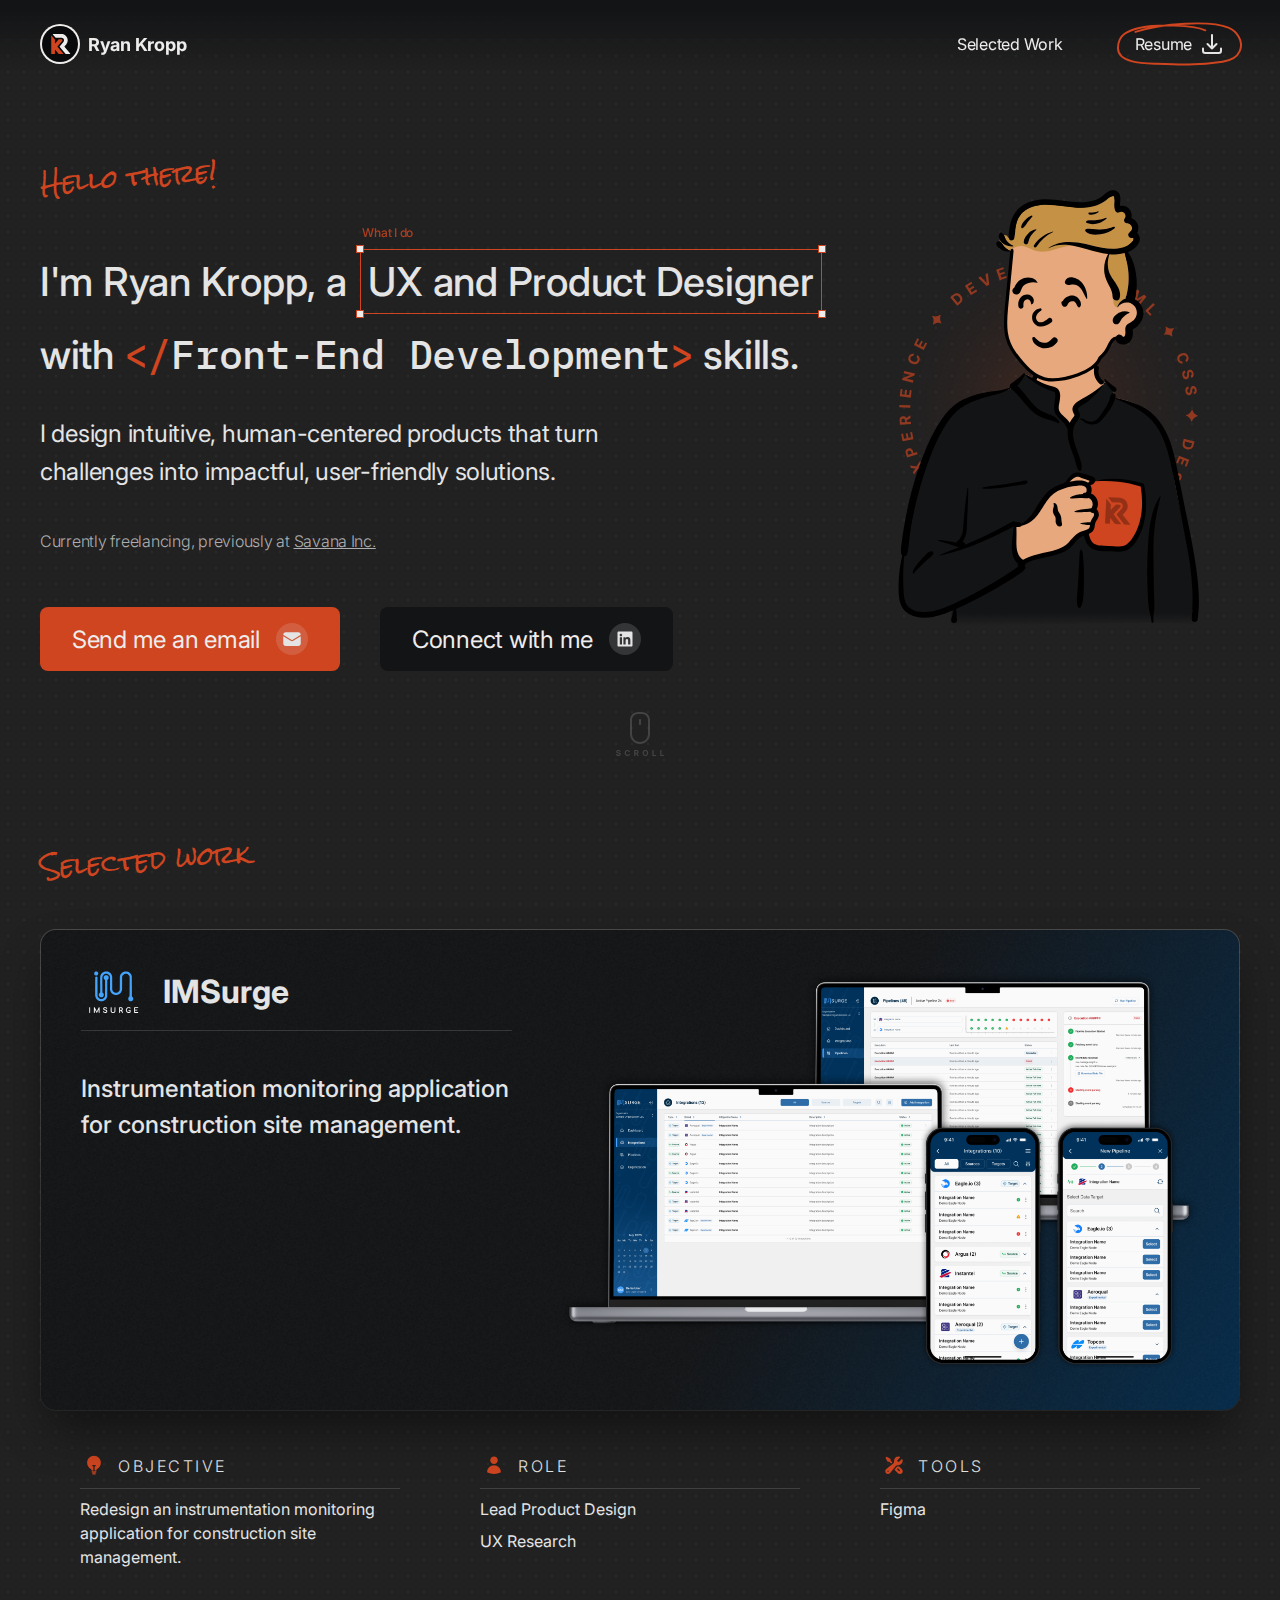
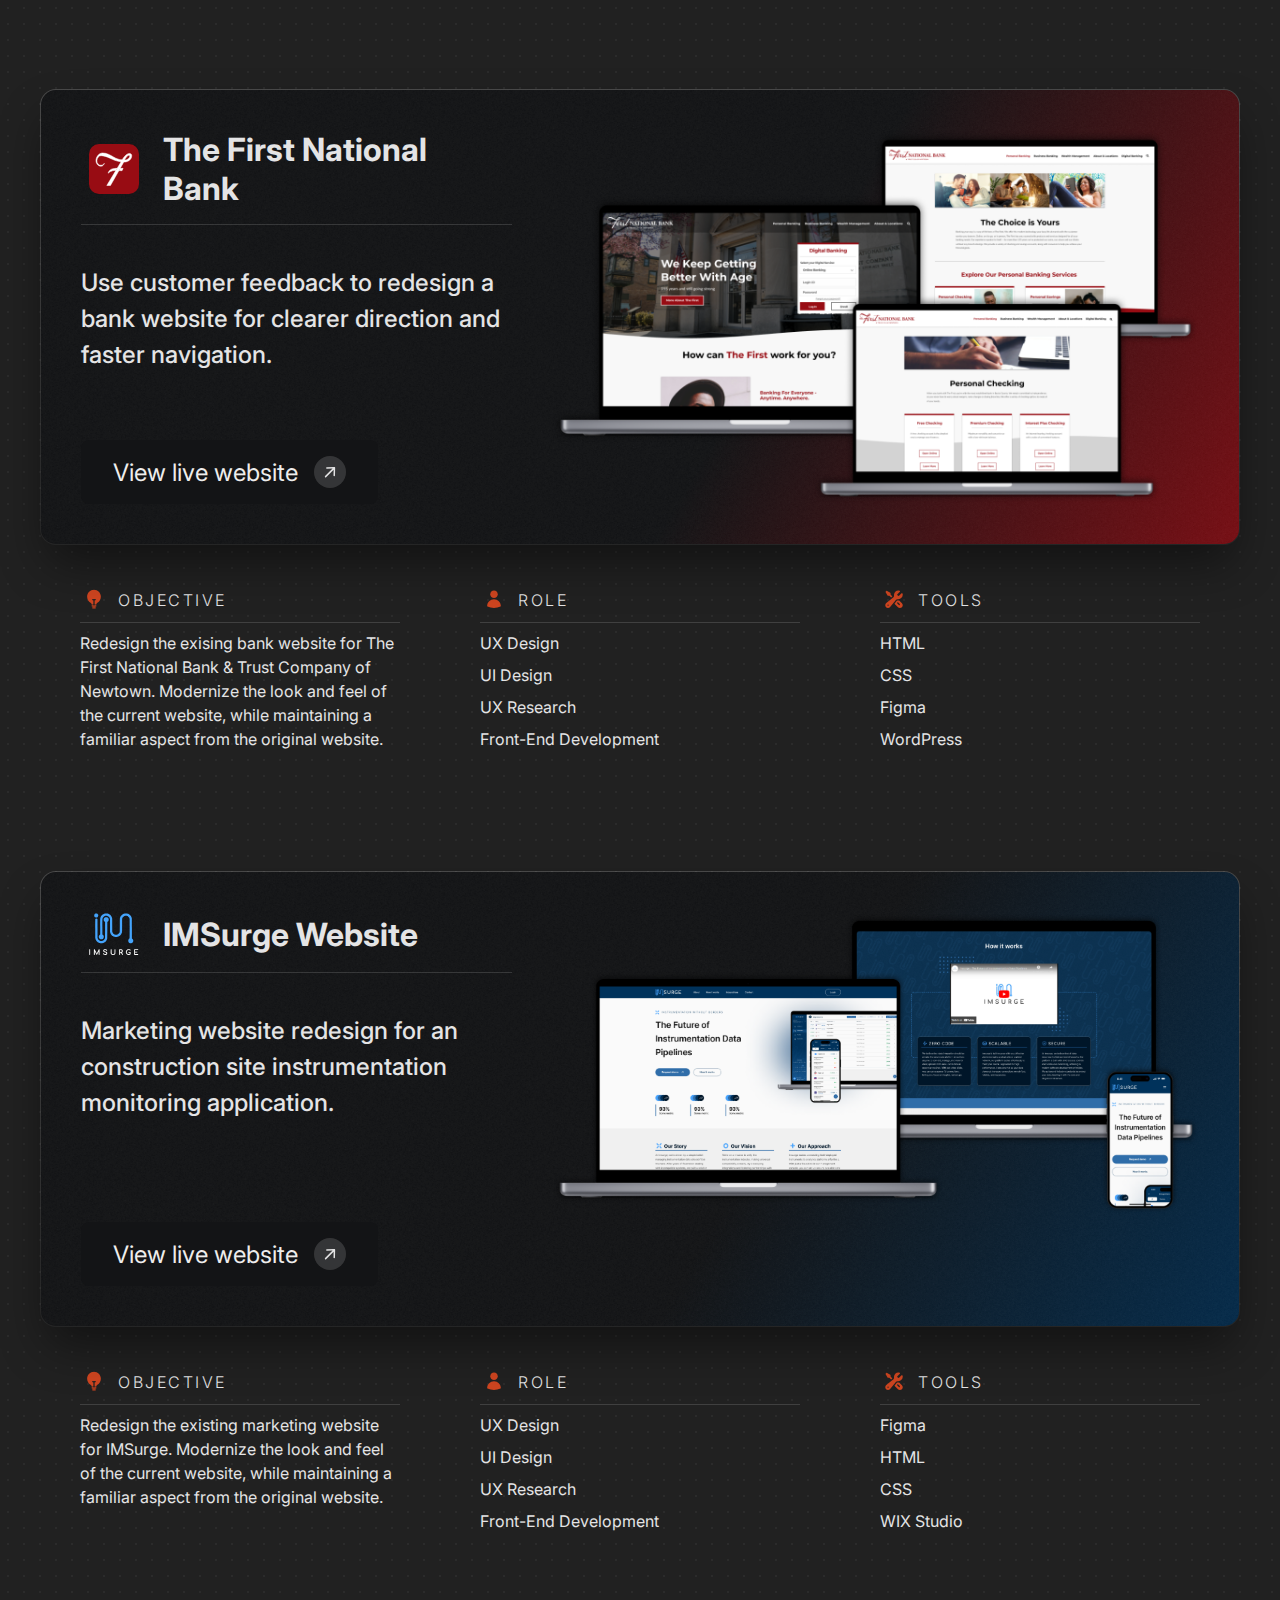
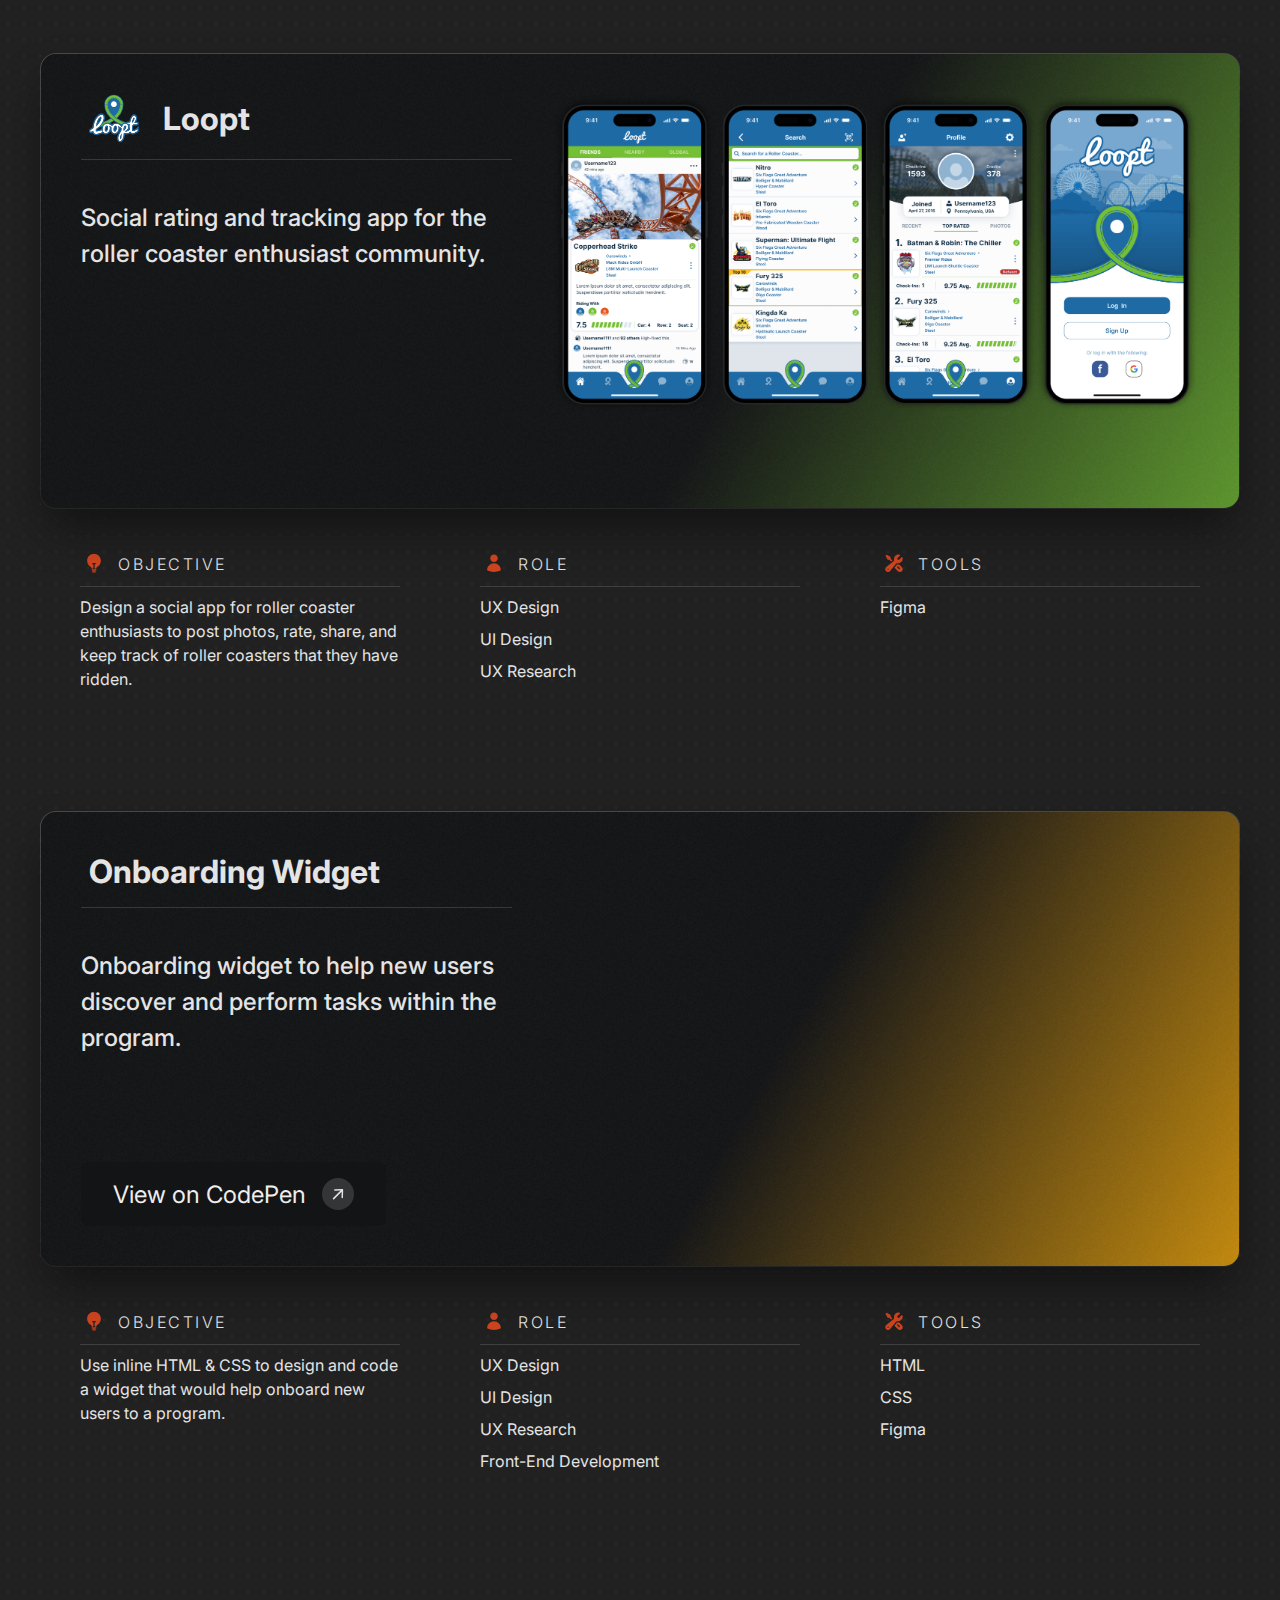
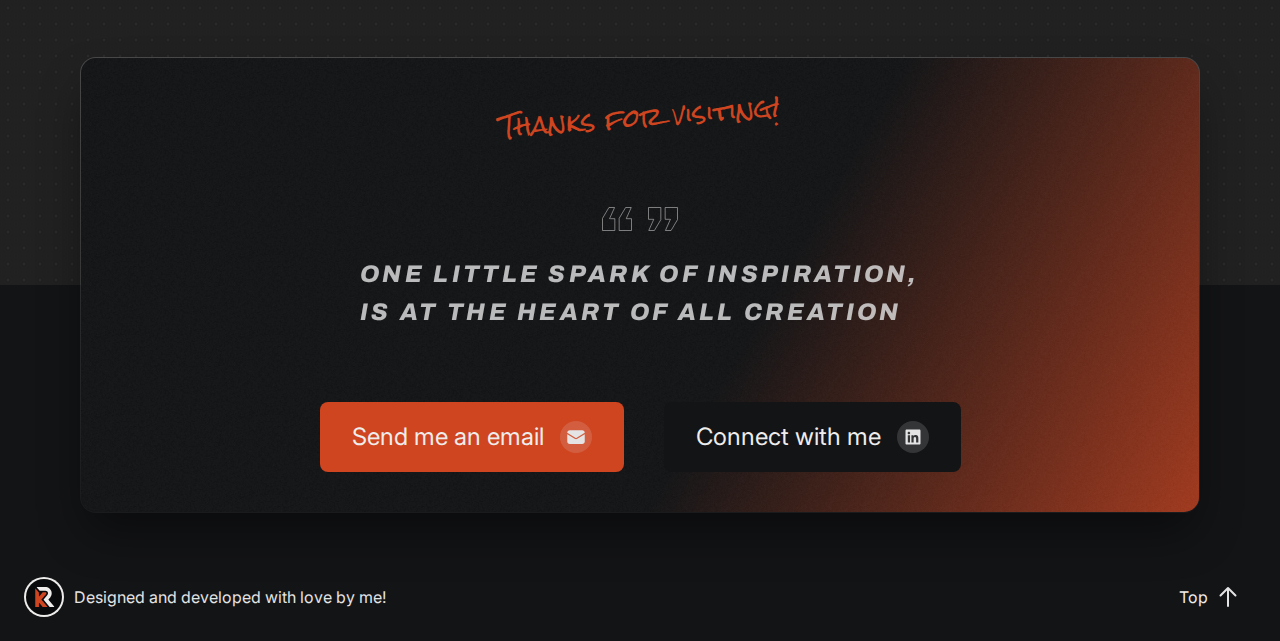
==== commit 62746c61: "Update index.html" ====
--- a/index.html
+++ b/index.html
@@ -104,6 +104,7 @@
         </section>
         <section class="selected-work" id="work">
             <div class="title-text">Selected work</div>
+            <!-- RemovedSection
             <div class="work-container">
                 <div class="card" id="savana-ao">
                     <div class="card-left">
@@ -150,7 +151,8 @@
                         <li>Jira</li>
                     </ul>
                 </div>
-            </div>    
+            </div>
+            -->
             <div class="work-container">
                 <div class="card" id="imsurge">
                     <div class="card-left">
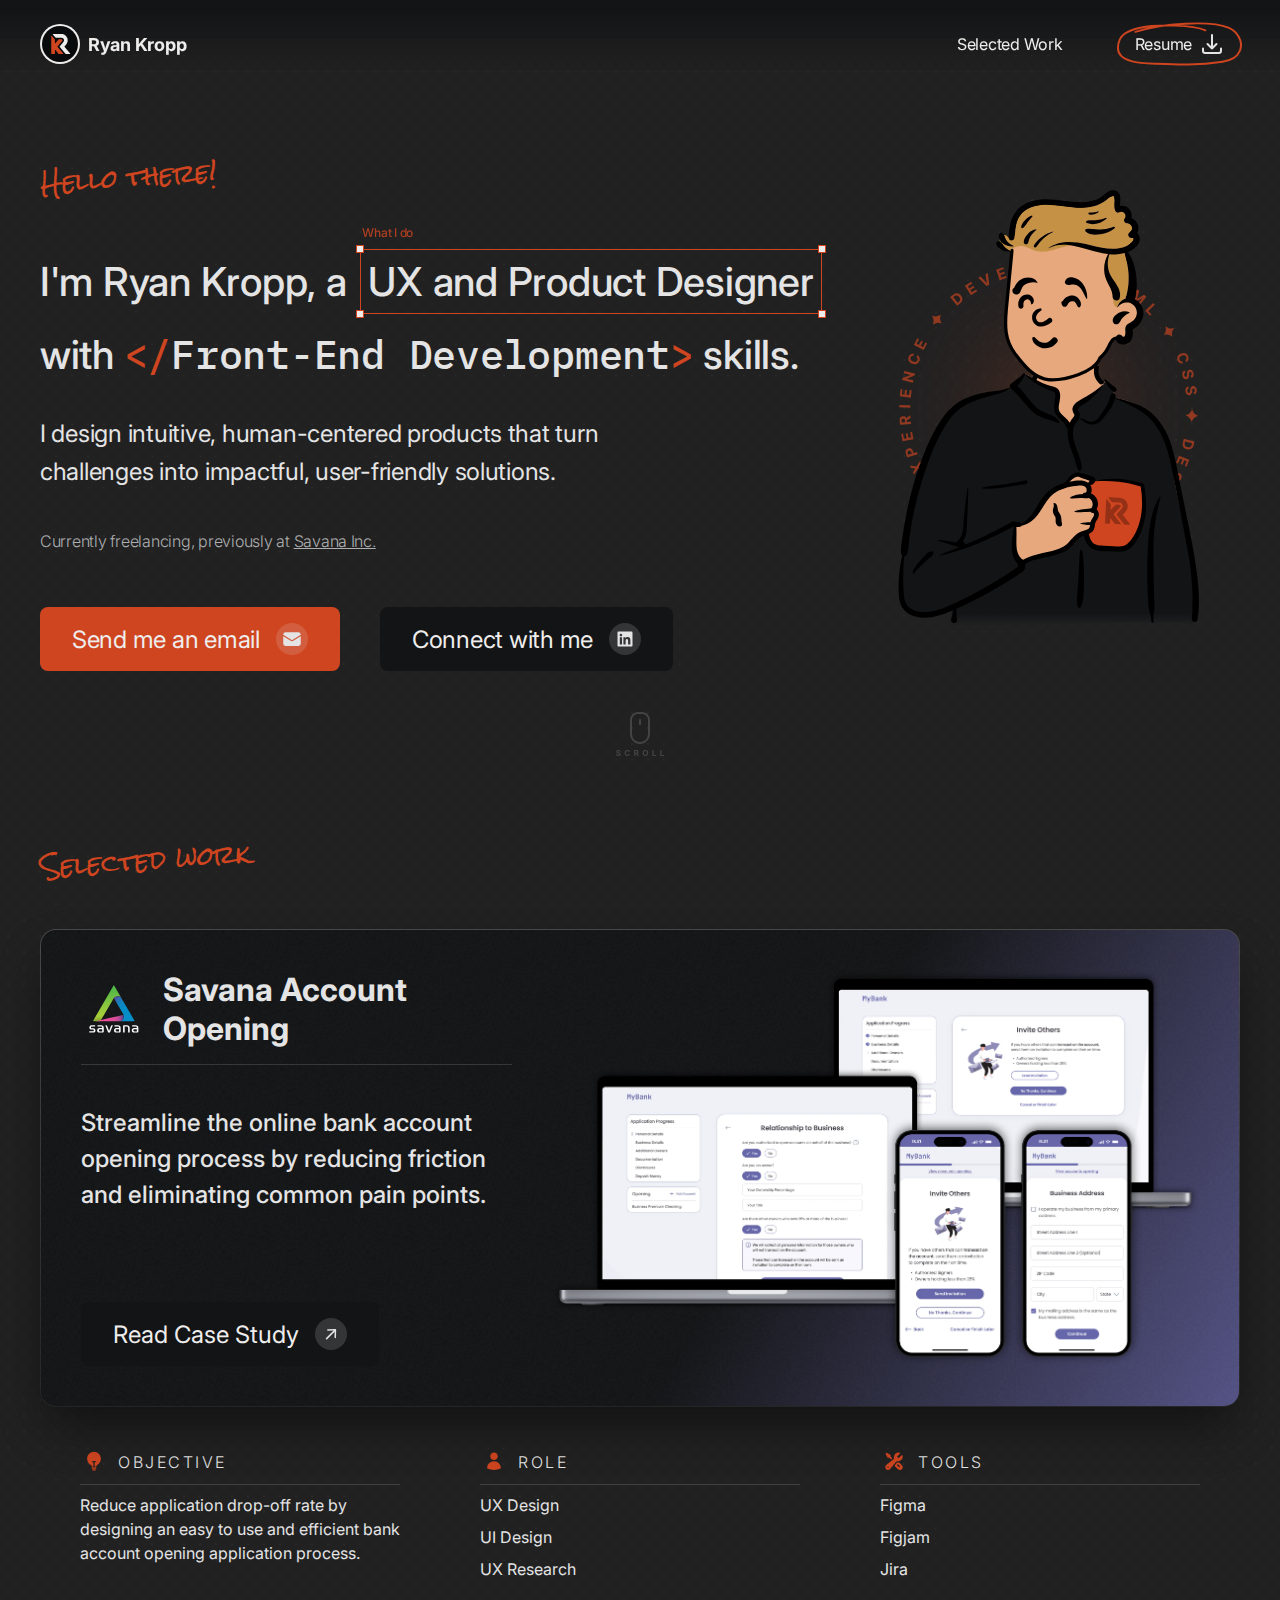
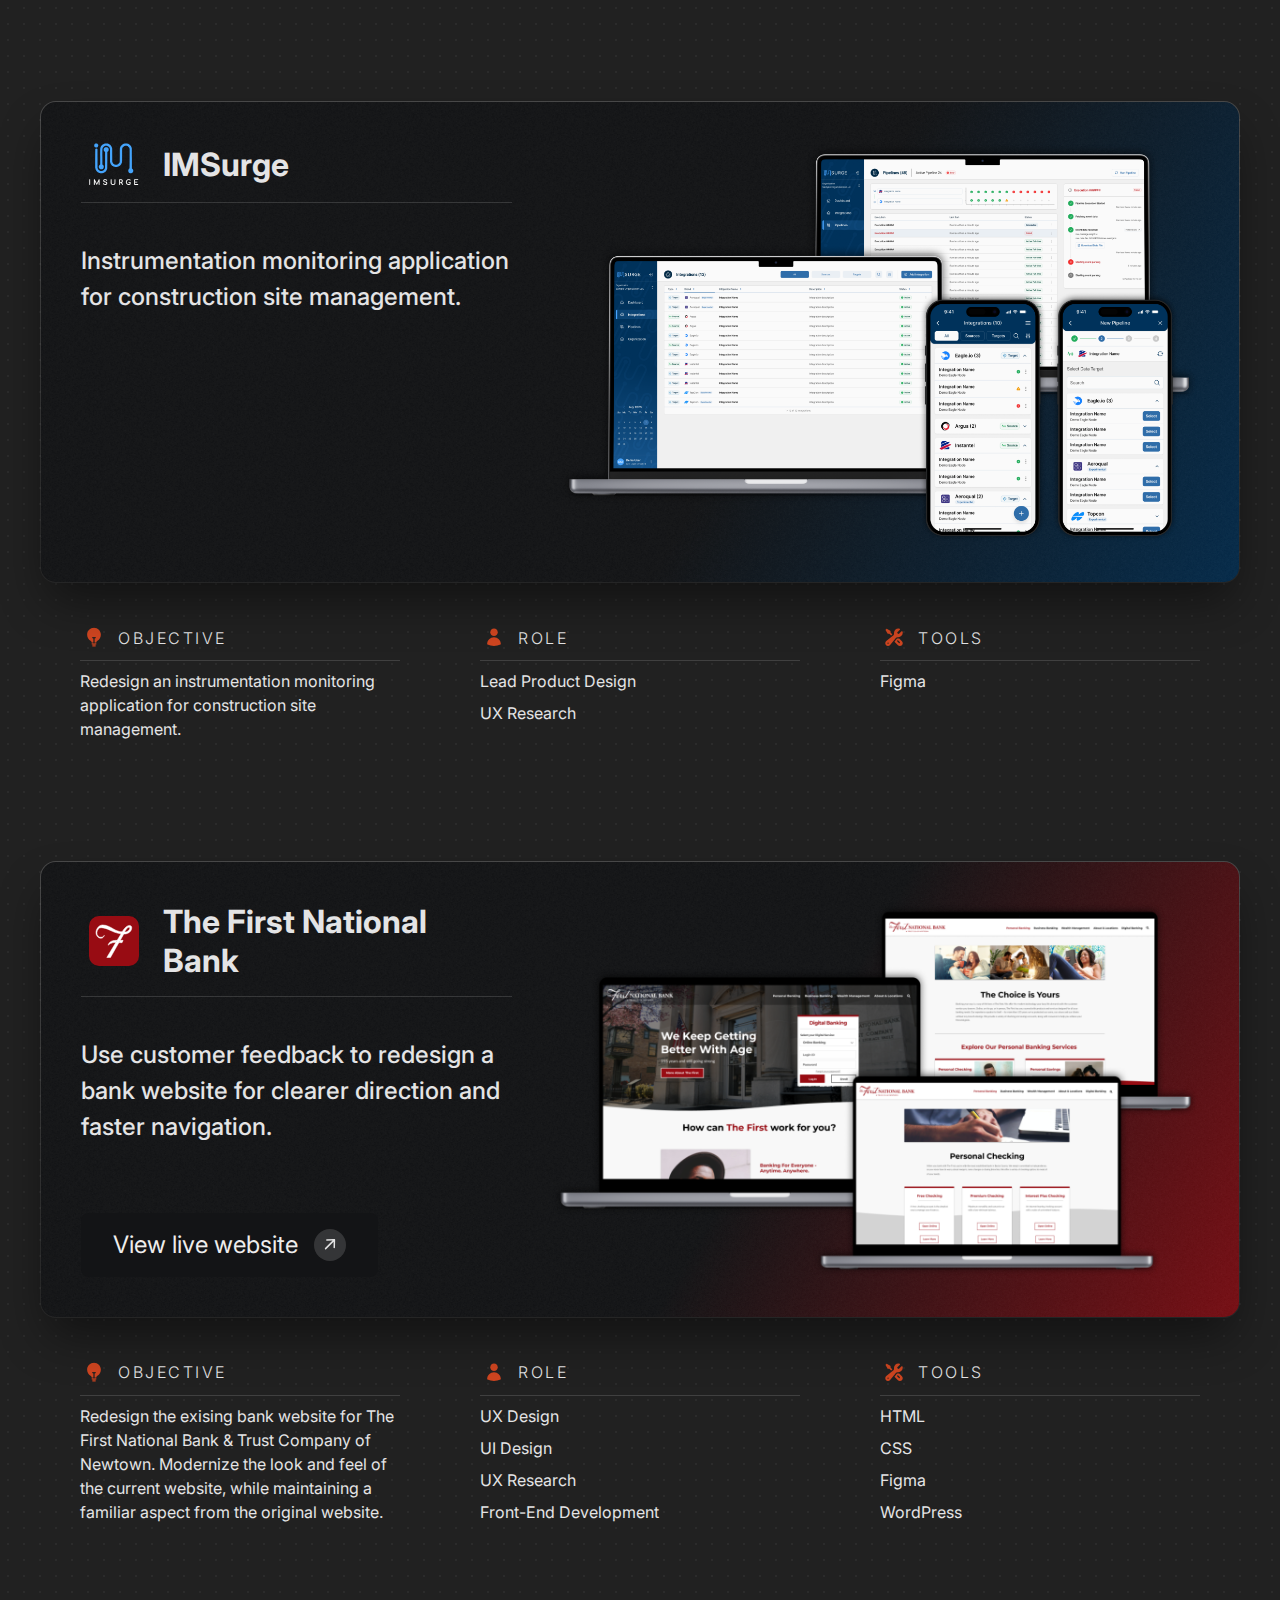
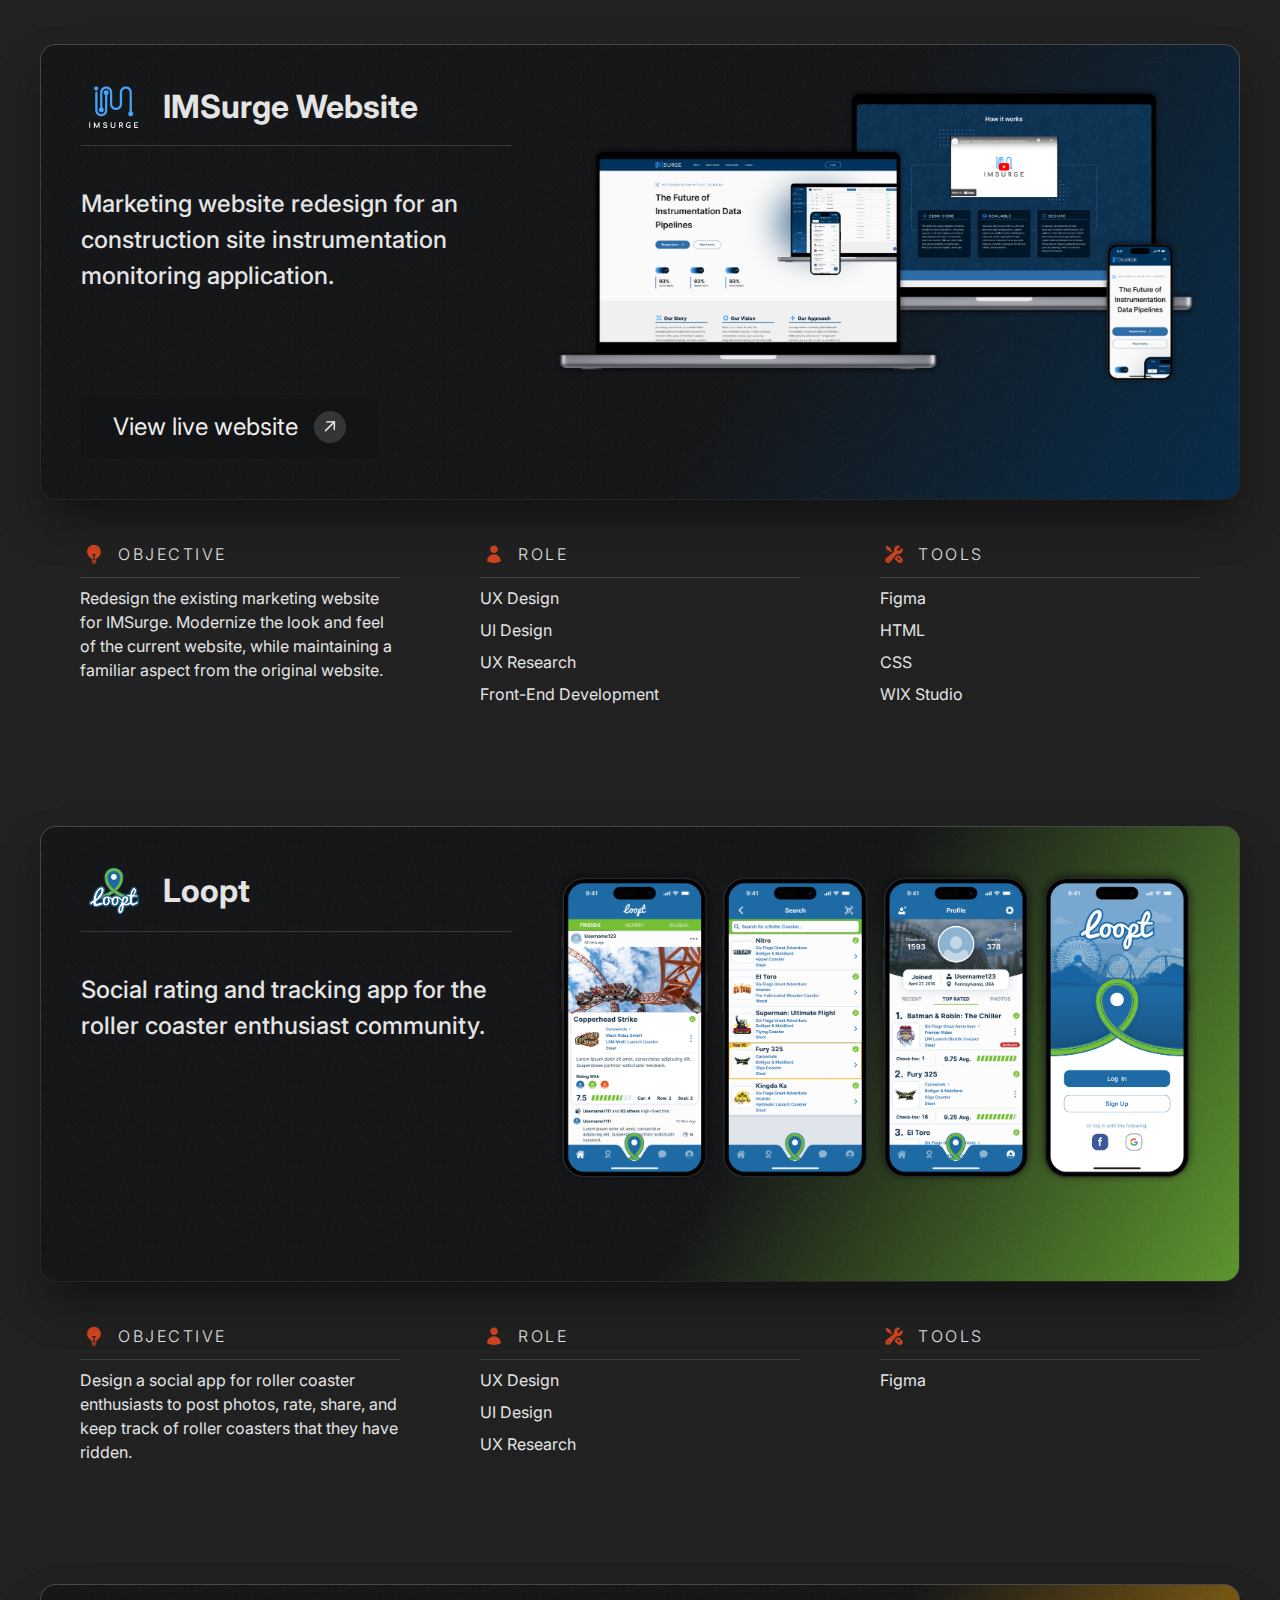
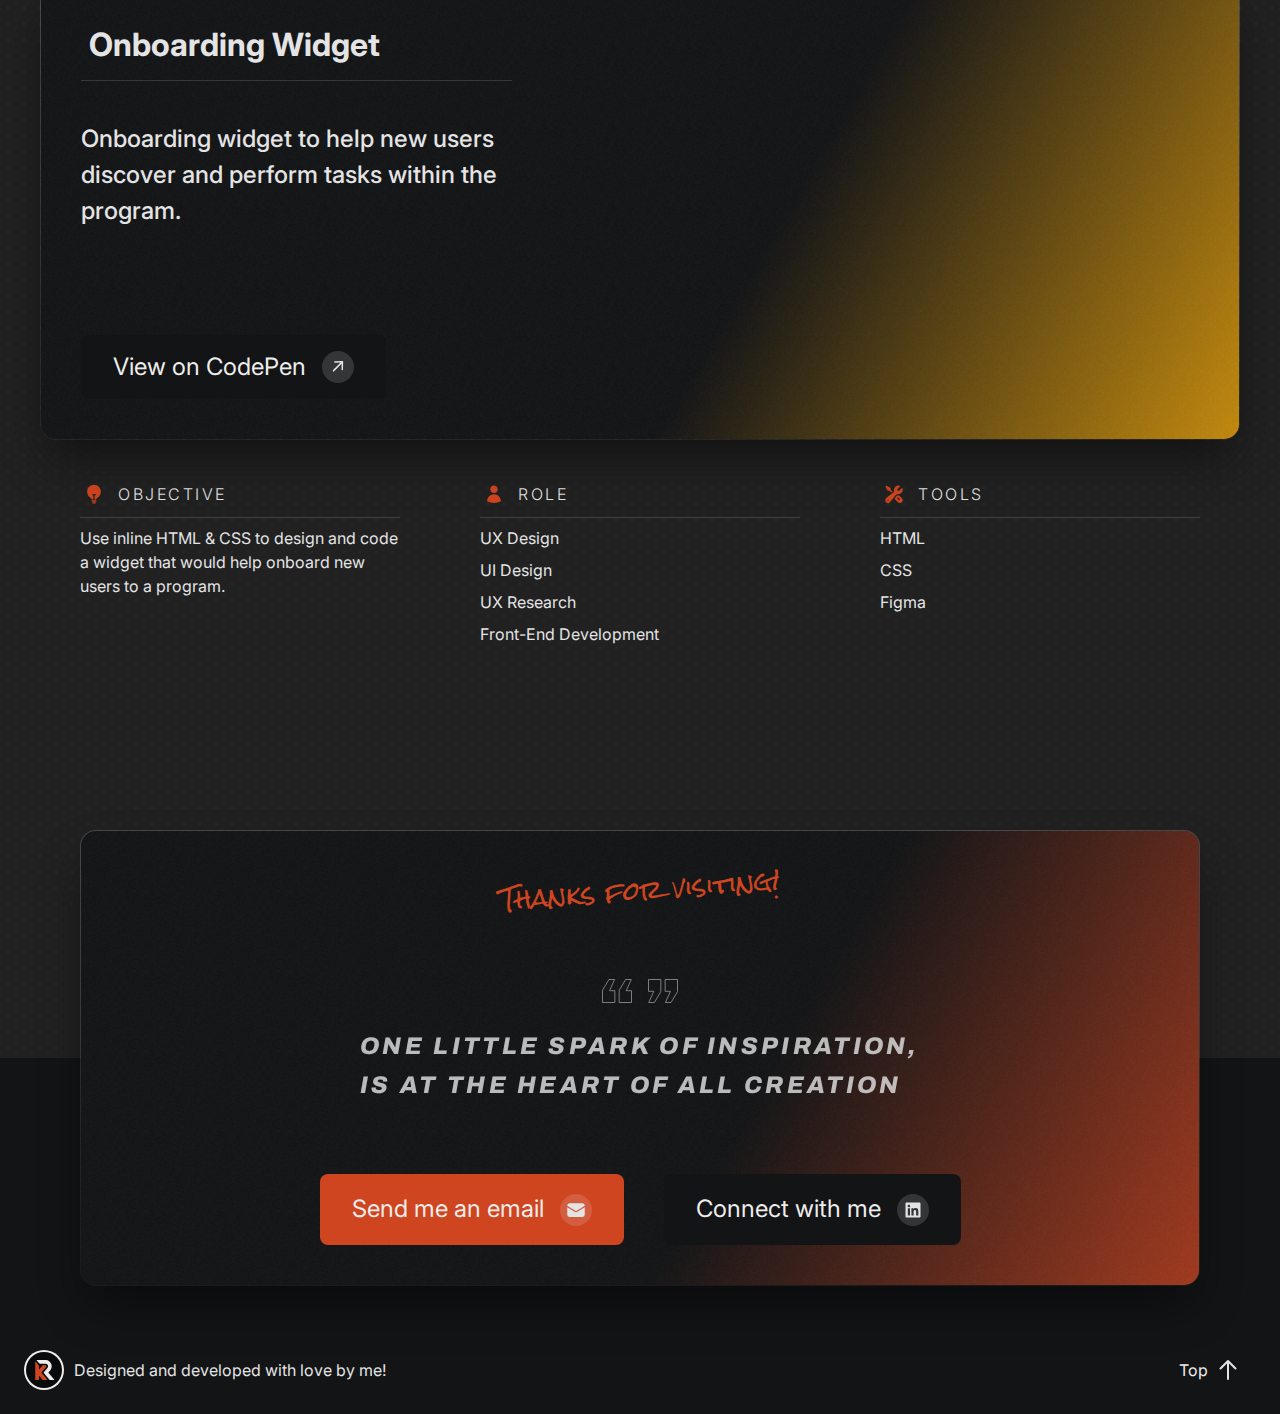
==== commit ecd40278: "Update index.html" ====
--- a/index.html
+++ b/index.html
@@ -104,7 +104,6 @@
         </section>
         <section class="selected-work" id="work">
             <div class="title-text">Selected work</div>
-            <!-- RemovedSection
             <div class="work-container">
                 <div class="card" id="savana-ao">
                     <div class="card-left">
@@ -152,7 +151,6 @@
                     </ul>
                 </div>
             </div>
-            -->
             <div class="work-container">
                 <div class="card" id="imsurge">
                     <div class="card-left">
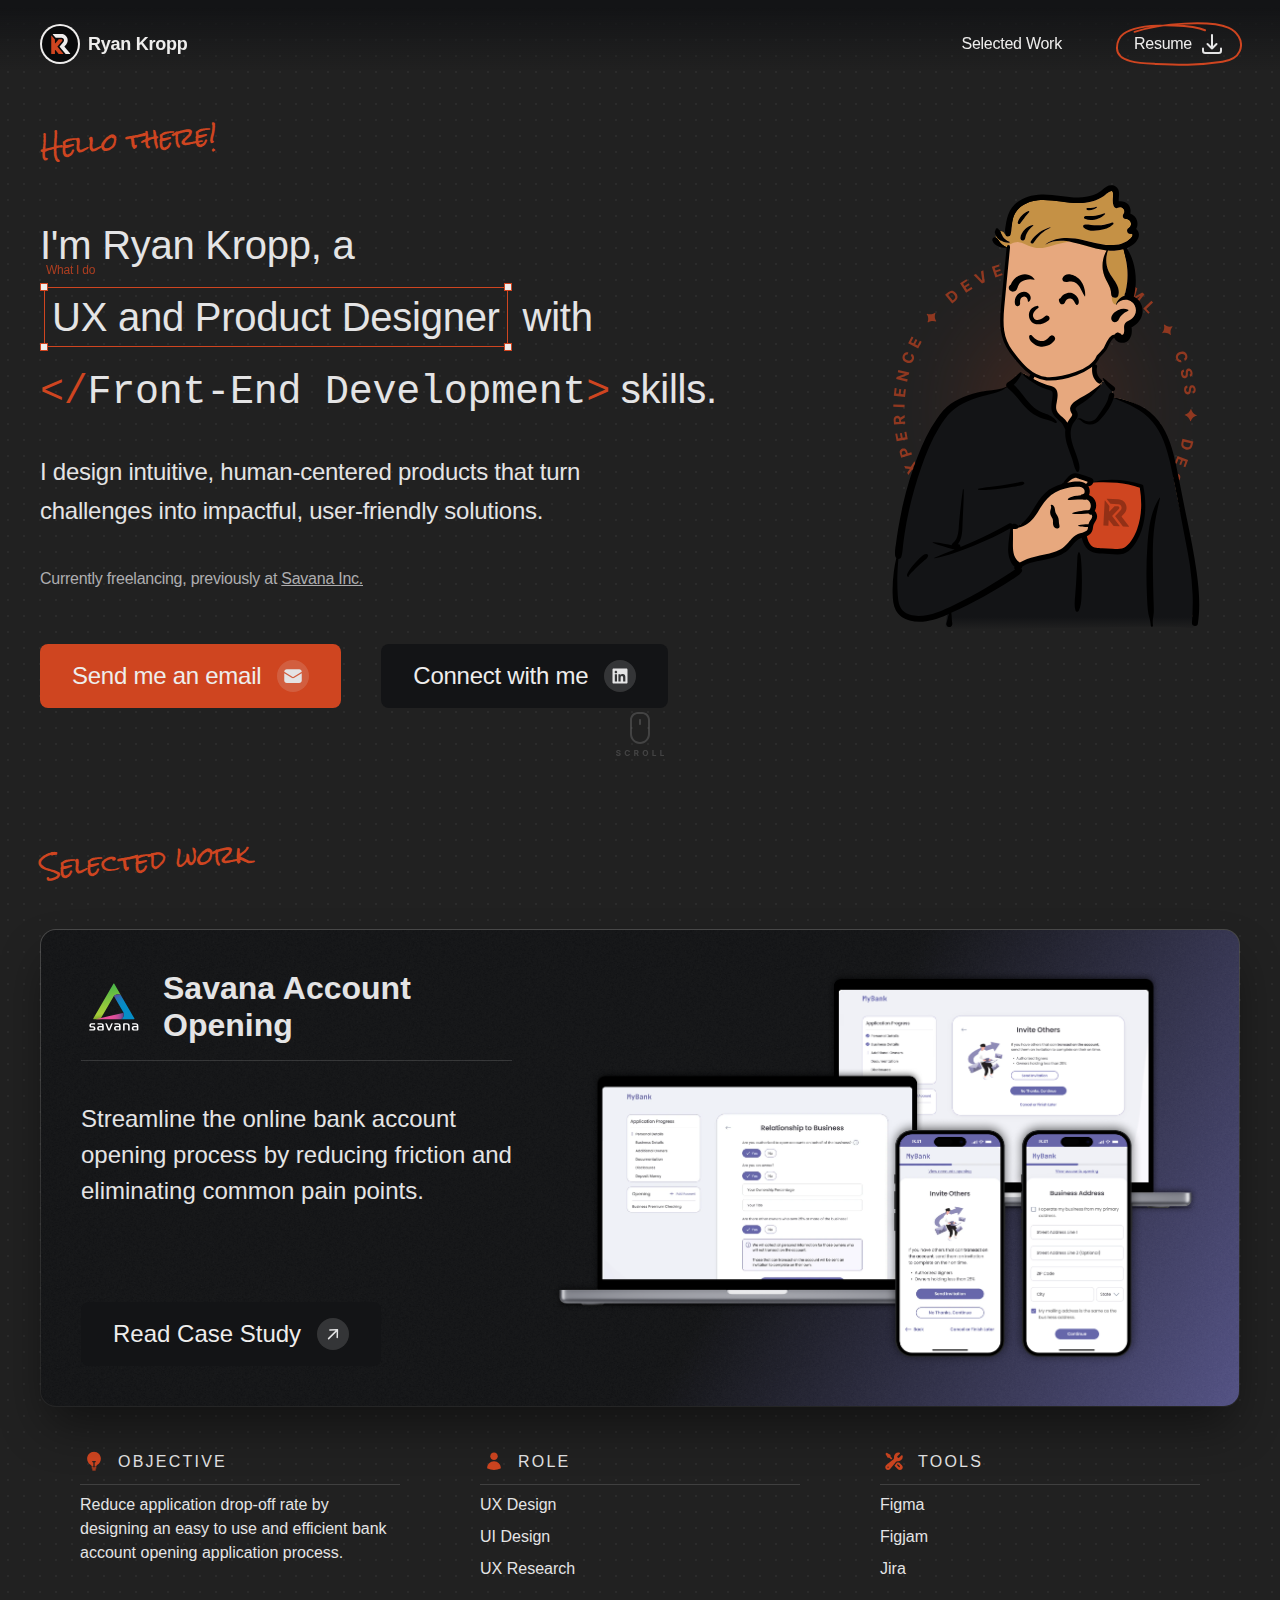
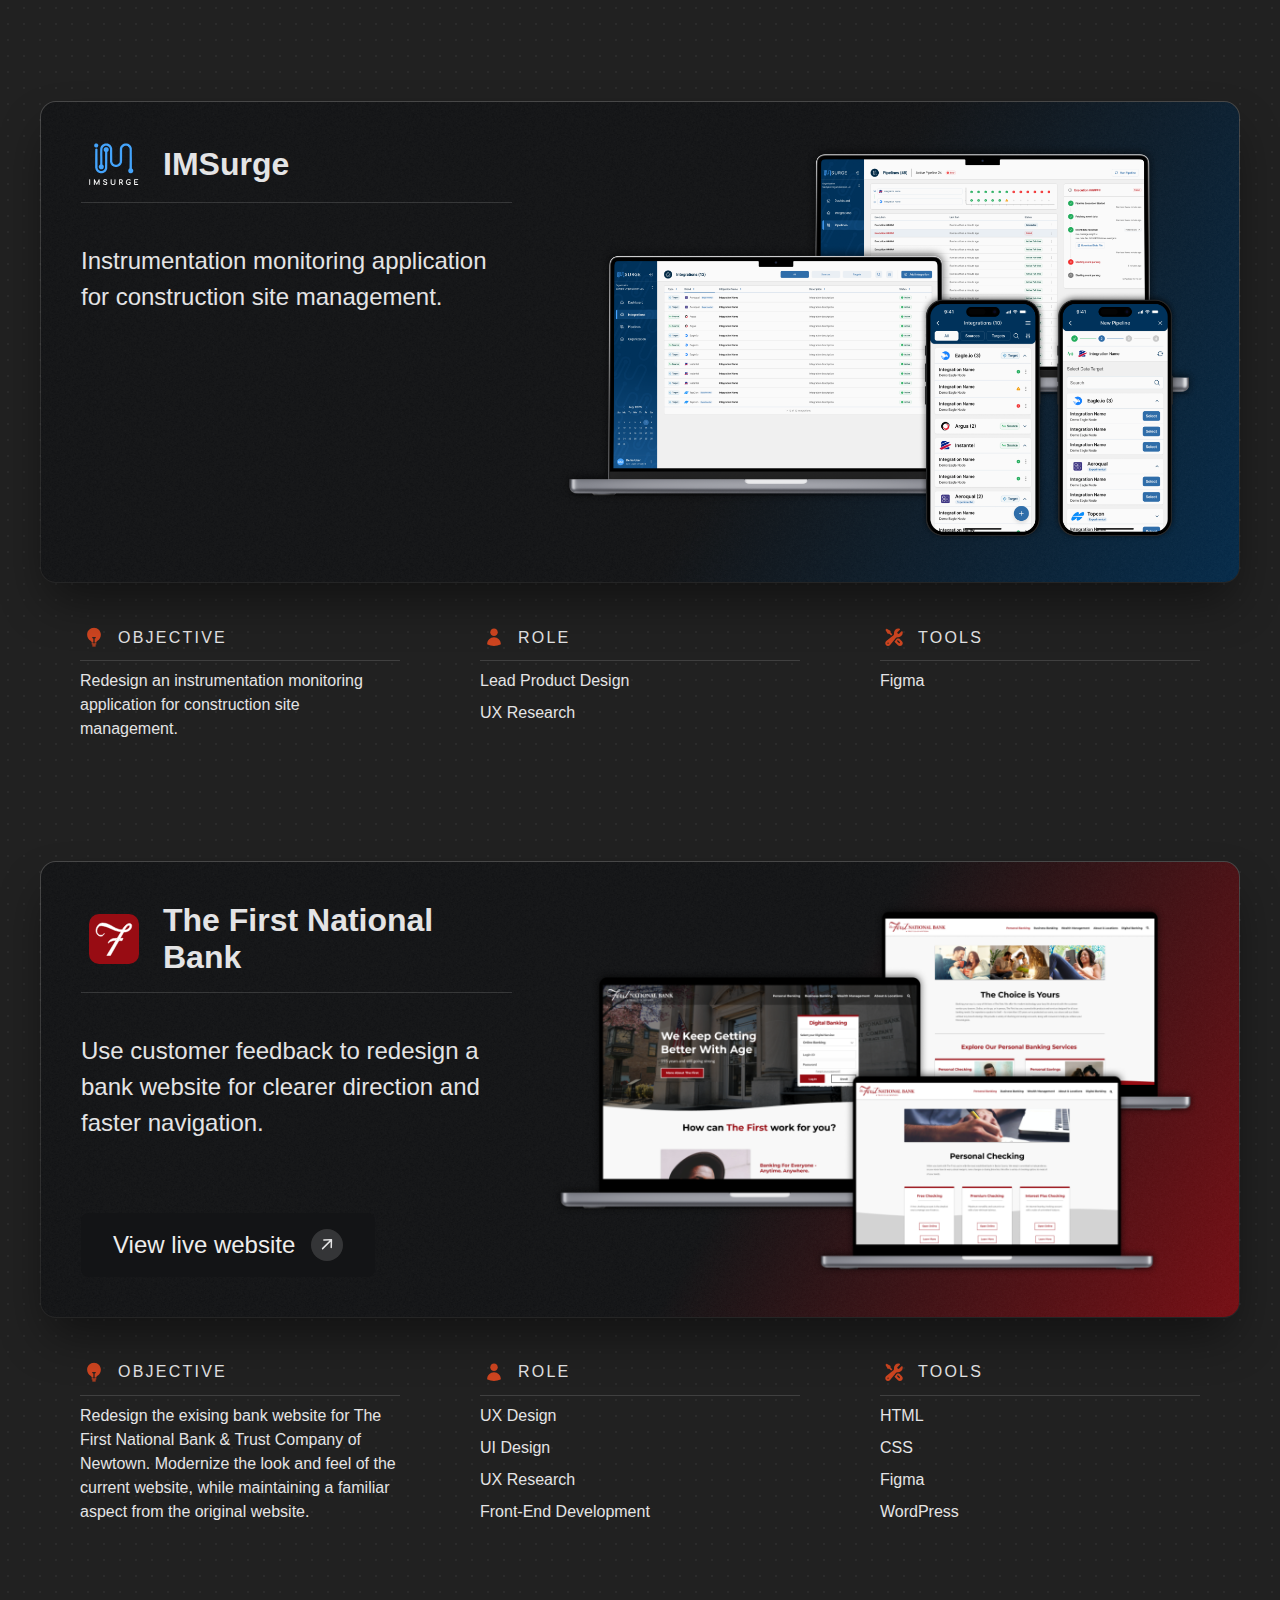
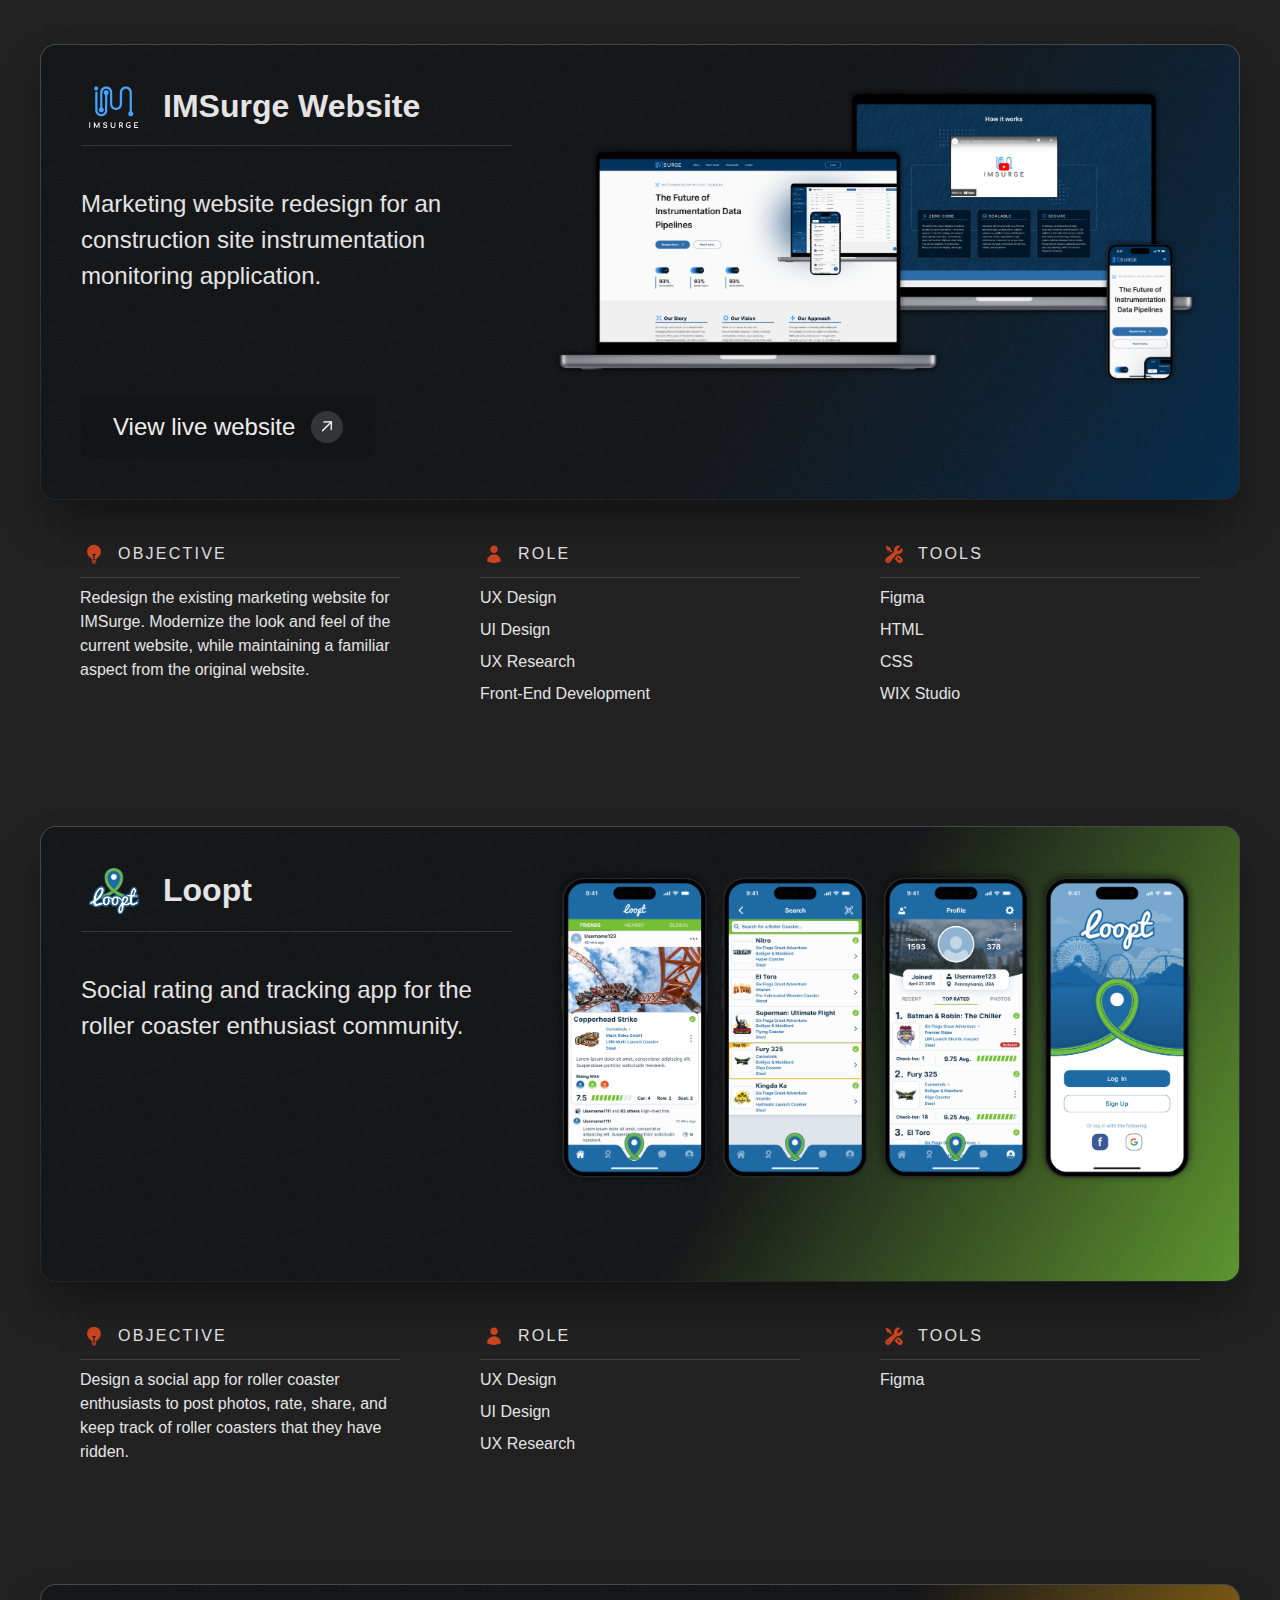
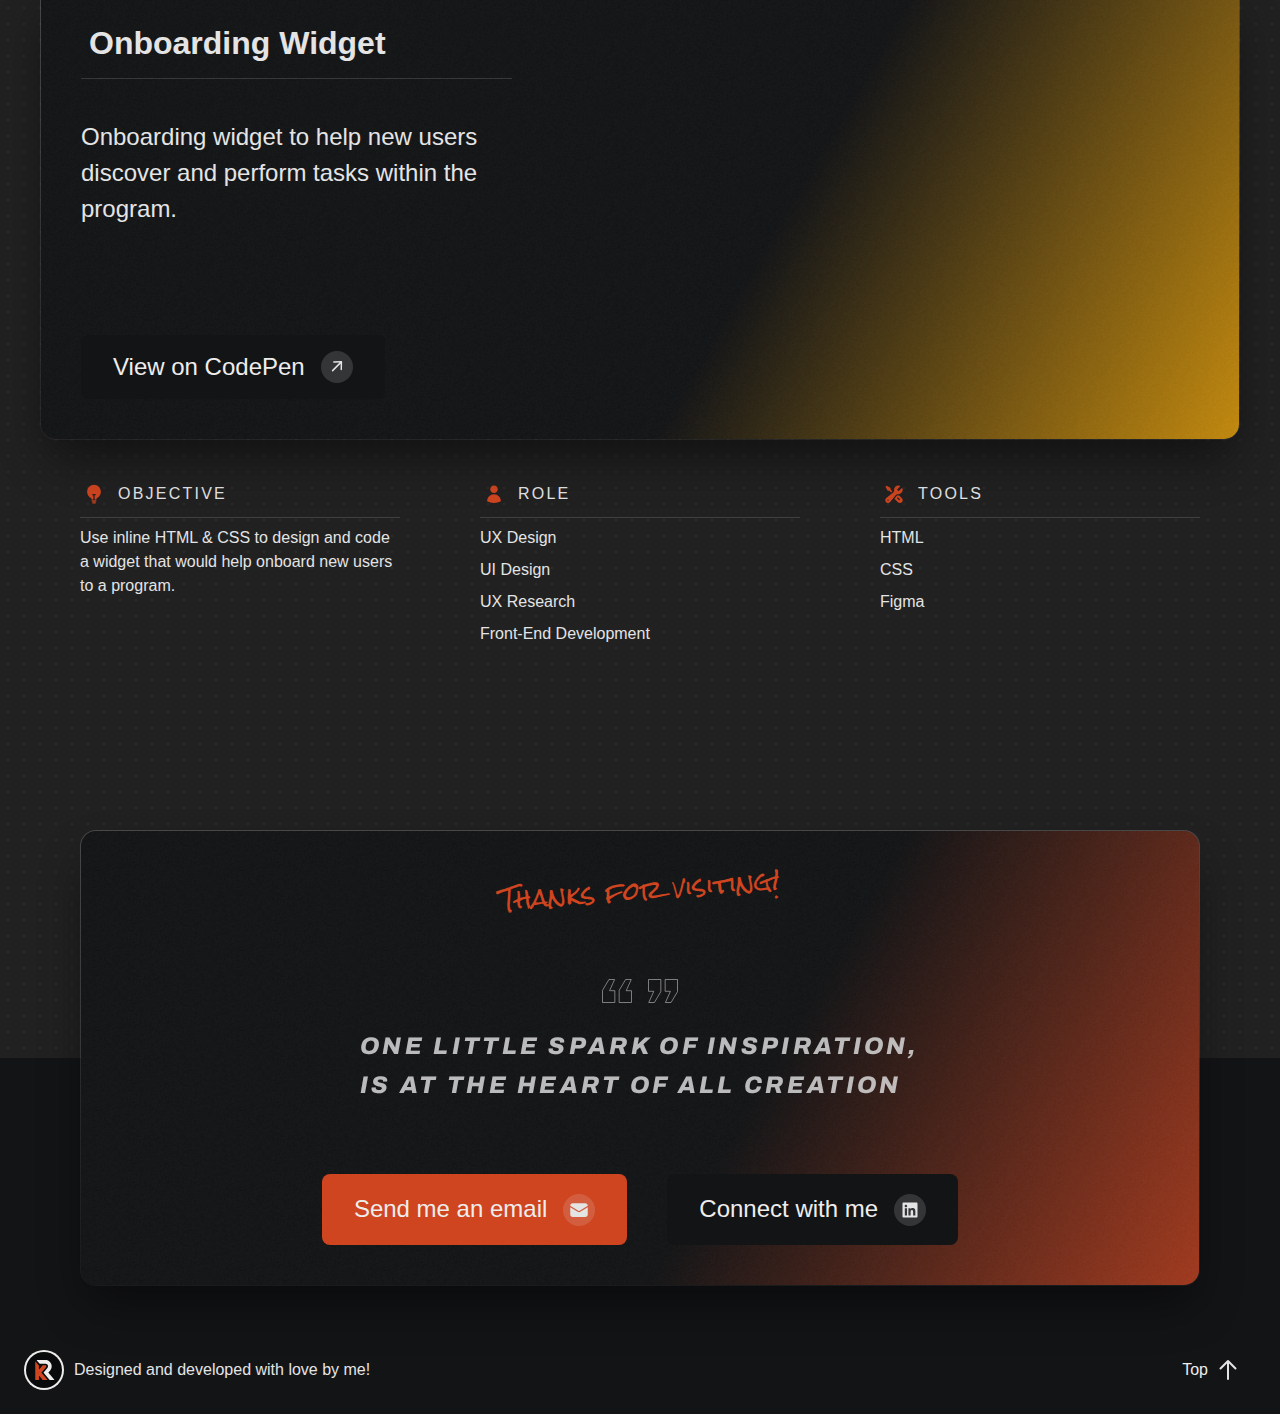
==== commit fcf2559c: "Update index.html" ====
--- a/index.html
+++ b/index.html
@@ -12,7 +12,7 @@
     <!-- Fonts -->
     <link rel="preconnect" href="https://fonts.googleapis.com">
     <link rel="preconnect" href="https://fonts.gstatic.com" crossorigin>
-    <link href="https://fonts.googleapis.com/css2?family=Inter:wght@300;400;500;600;700&family=Rock+Salt&family=IBM+Plex+Mono&family=Archivo" rel="stylesheet">
+    <link href="https://fonts.googleapis.com/css2?family=Geist:wght@300;400;500;600;700&family=Rock+Salt&family=Geist+Mono&family=Archivo" rel="stylesheet">
     <!-- Stylesheet -->
     <link rel="stylesheet" href="./style.css" />
 </head>
@@ -150,7 +150,7 @@
                         <li>Jira</li>
                     </ul>
                 </div>
-            </div>
+            </div>    
             <div class="work-container">
                 <div class="card" id="imsurge">
                     <div class="card-left">
